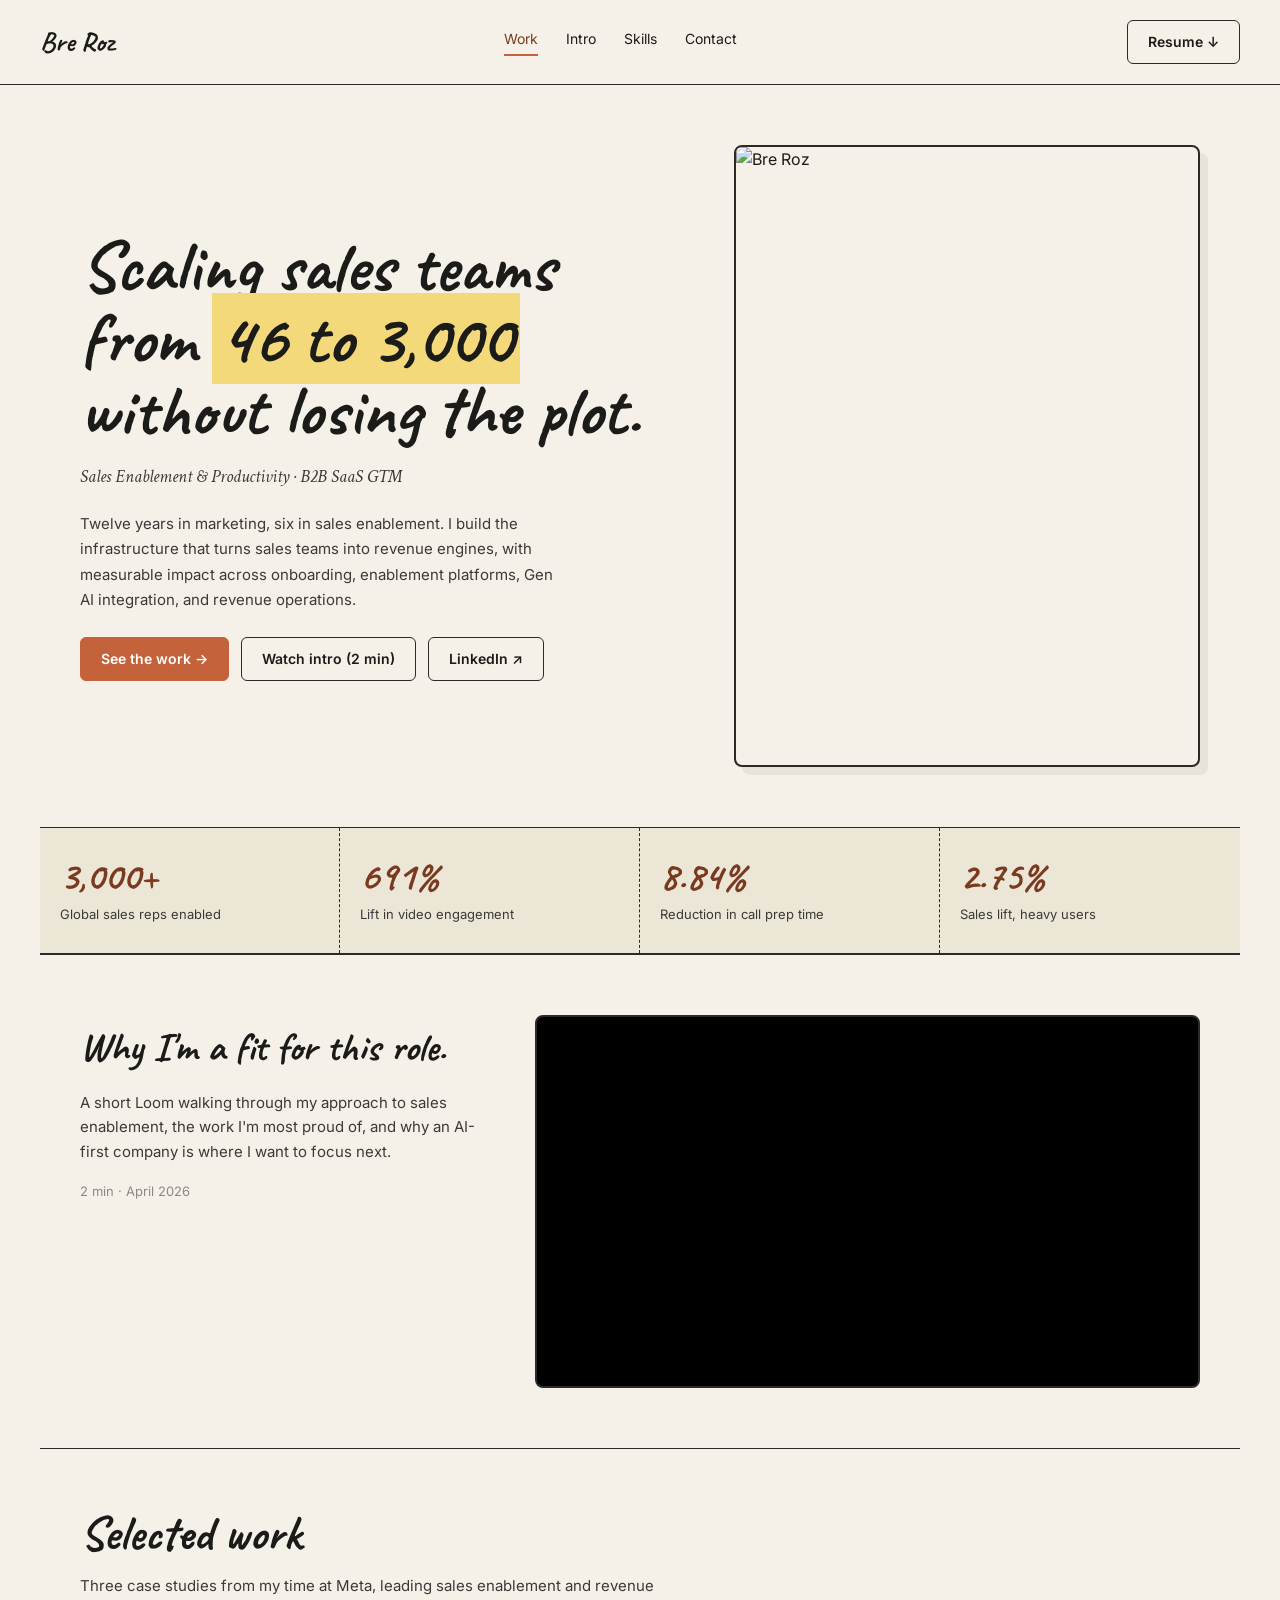
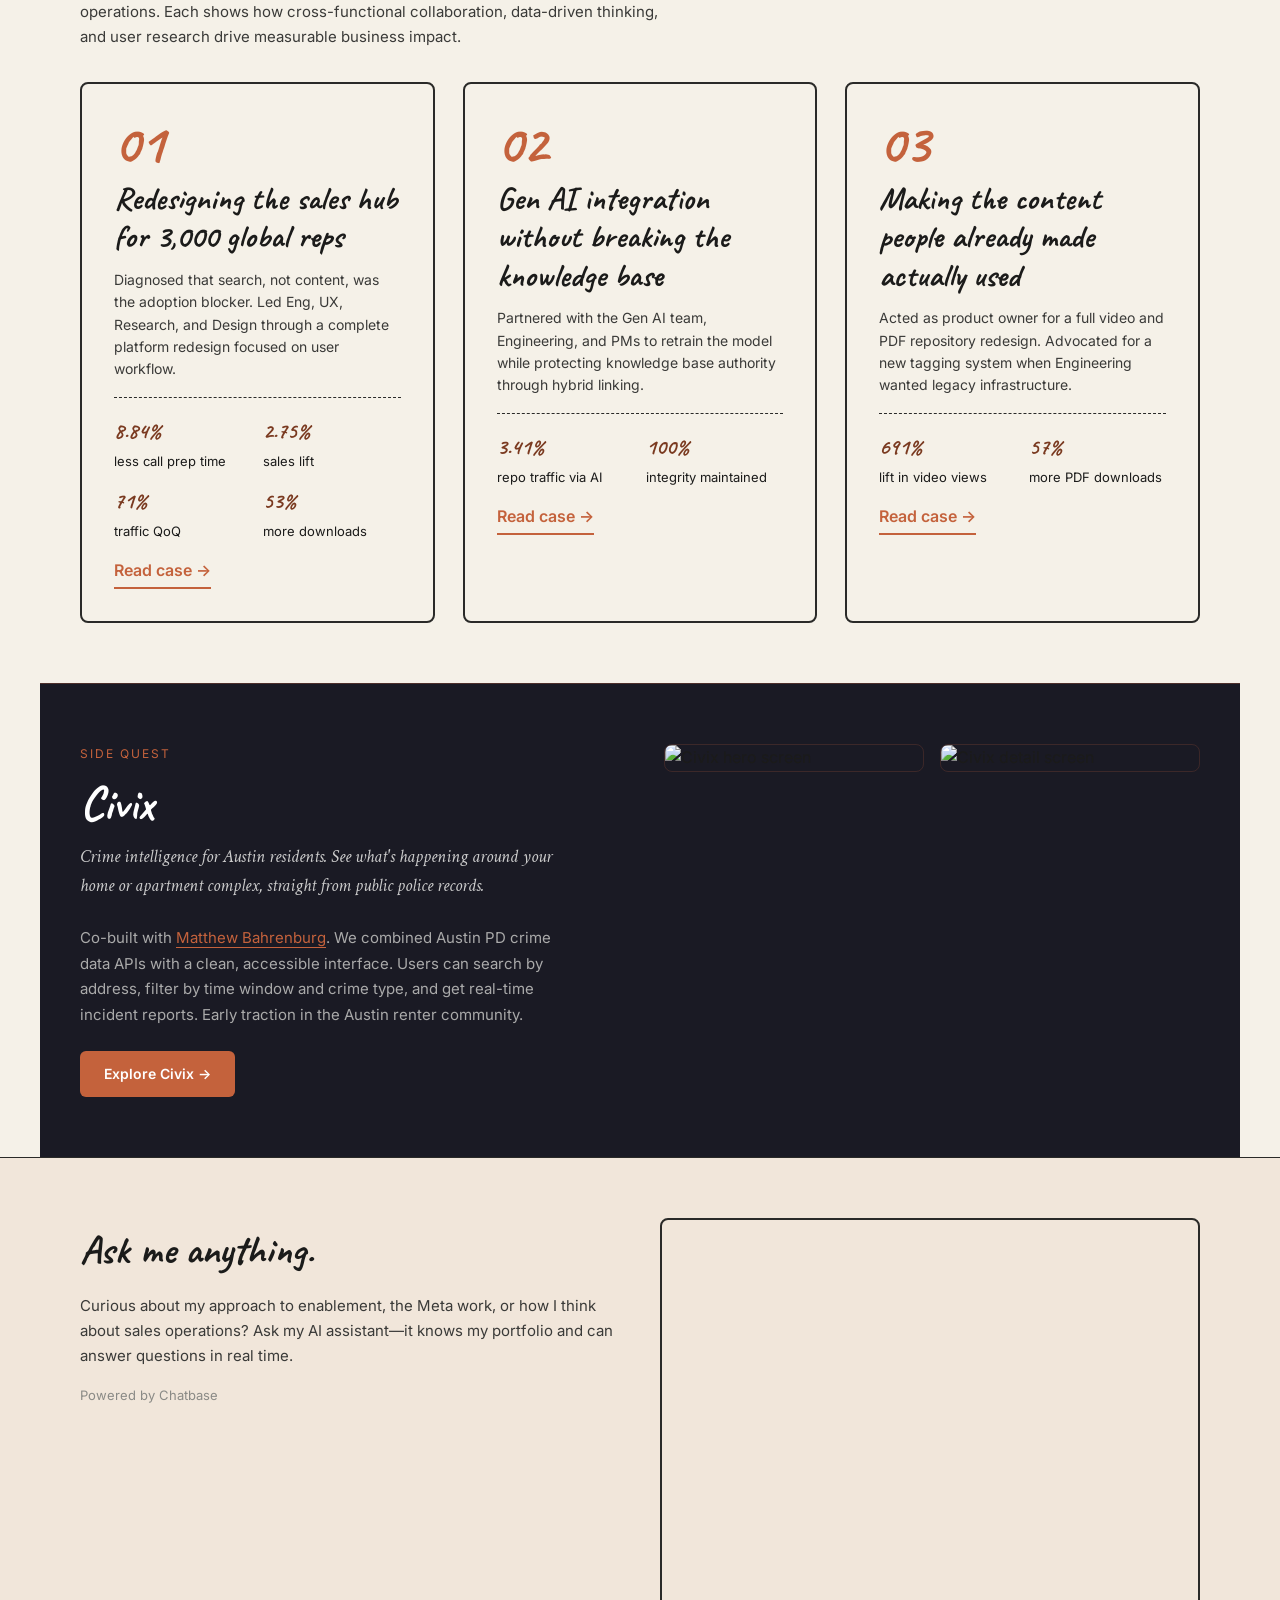
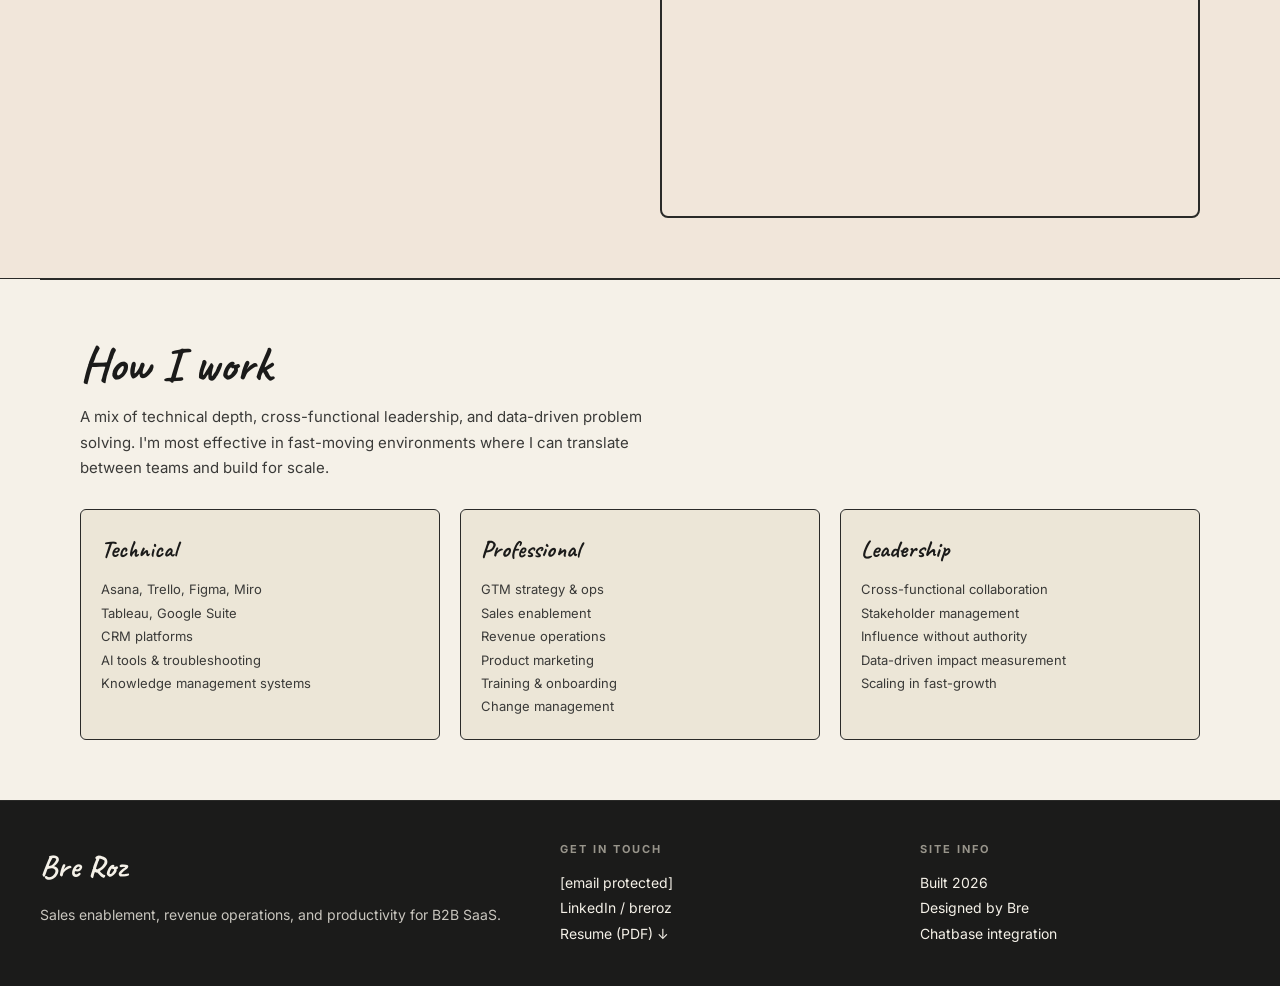
==== zorerb/index.html @ 5a3e775c "Add files via upload" ====
<!doctype html>
<html lang="en">
<head>
<meta charset="utf-8" />
<meta name="viewport" content="width=device-width, initial-scale=1" />
<title>Bre Roz — Sales Enablement & Productivity</title>
<link rel="preconnect" href="https://fonts.googleapis.com" />
<link rel="preconnect" href="https://fonts.gstatic.com" crossorigin />
<link href="https://fonts.googleapis.com/css2?family=Caveat:wght@400;600;700&family=Crimson+Text:ital@0;1&family=Inter:wght@400;500;600;700&display=swap" rel="stylesheet" />
<style>
:root {
  --ink: #1b1b1a;
  --ink-2: #3a3a38;
  --muted: #8a8a86;
  --paper: #f5f1e8;
  --paper-2: #ece6d7;
  --line: #2a2a28;
  --accent: #c4623c;
  --accent-ink: #7a3a20;
  --highlight: #f4d97a;
}

* { box-sizing: border-box; }
html, body { margin: 0; padding: 0; background: var(--paper); color: var(--ink); font-family: 'Inter', sans-serif; line-height: 1.6; }

a { color: var(--accent); text-decoration: none; }
a:hover { text-decoration: underline; }

/* ---- Top nav ---- */
.top-nav {
  display: grid;
  grid-template-columns: auto 1fr auto;
  gap: 24px;
  align-items: center;
  padding: 20px 40px;
  border-bottom: 1px solid var(--line);
  position: sticky;
  top: 0;
  background: var(--paper);
  z-index: 100;
}

.top-nav .brand {
  font-family: 'Caveat', cursive;
  font-weight: 700;
  font-size: 28px;
  line-height: 1;
}

.top-nav .nav-links {
  display: flex;
  gap: 28px;
  justify-content: center;
  font-size: 14px;
}

.top-nav .nav-links a {
  color: var(--ink);
  text-decoration: none;
  border-bottom: 2px solid transparent;
  padding-bottom: 4px;
  transition: border-color .2s;
}

.top-nav .nav-links a:hover,
.top-nav .nav-links a.current {
  border-bottom-color: var(--accent);
  color: var(--accent-ink);
}

.btn {
  display: inline-flex;
  align-items: center;
  gap: 8px;
  padding: 10px 20px;
  border: 1.5px solid var(--line);
  border-radius: 6px;
  font-size: 14px;
  font-weight: 600;
  background: var(--paper);
  color: var(--ink);
  text-decoration: none;
  cursor: pointer;
  transition: all .2s;
}

.btn:hover {
  background: var(--paper-2);
  border-color: var(--accent);
}

.btn.filled {
  background: var(--accent);
  color: white;
  border-color: var(--accent);
}

.btn.filled:hover {
  opacity: .9;
}

/* ---- Hero ---- */
.hero {
  display: grid;
  grid-template-columns: 1.3fr 1fr;
  gap: 48px;
  align-items: center;
  padding: 60px 40px;
  max-width: 1200px;
  margin: 0 auto;
}

.hero h1 {
  font-family: 'Caveat', cursive;
  font-size: 72px;
  line-height: 1;
  margin: 0 0 16px;
  font-weight: 700;
}

.hero h1 em {
  font-style: normal;
  background: var(--highlight);
  padding: 0 8px;
}

.hero .tagline {
  font-family: 'Crimson Text', serif;
  font-size: 18px;
  color: var(--ink-2);
  margin: 0 0 20px;
  max-width: 520px;
  line-height: 1.55;
  font-style: italic;
}

.hero .bio {
  font-size: 15px;
  color: var(--ink-2);
  max-width: 480px;
  line-height: 1.7;
  margin: 0 0 24px;
}

.hero .cta-row {
  display: flex;
  gap: 12px;
  flex-wrap: wrap;
}

.hero-photo {
  aspect-ratio: 3/4;
  border: 2px solid var(--line);
  border-radius: 8px;
  overflow: hidden;
  box-shadow: 8px 8px 0 rgba(0, 0, 0, .06);
}

.hero-photo img {
  width: 100%;
  height: 100%;
  object-fit: cover;
}

/* ---- Metrics strip ---- */
.metrics-strip {
  display: grid;
  grid-template-columns: repeat(4, 1fr);
  gap: 0;
  background: var(--paper-2);
  border-top: 1px solid var(--line);
  border-bottom: 1px solid var(--line);
  max-width: 1200px;
  margin: 0 auto;
}

.metric {
  padding: 28px 20px;
  border-right: 1px dashed var(--line);
}

.metric:last-child { border-right: none; }

.metric .num {
  font-family: 'Caveat', cursive;
  font-weight: 700;
  font-size: 40px;
  line-height: 1;
  color: var(--accent-ink);
  margin-bottom: 8px;
}

.metric .label {
  font-size: 13px;
  color: var(--ink-2);
}

/* ---- Section ---- */
.section {
  max-width: 1200px;
  margin: 0 auto;
  padding: 60px 40px;
  border-top: 1px solid var(--line);
}

.section h2 {
  font-family: 'Caveat', cursive;
  font-size: 48px;
  margin: 0 0 16px;
  font-weight: 700;
  line-height: 1;
}

.section .desc {
  font-size: 15px;
  color: var(--ink-2);
  max-width: 600px;
  margin: 0 0 28px;
  line-height: 1.7;
}

/* ---- Loom section ---- */
.loom-wrapper {
  display: grid;
  grid-template-columns: 1fr 1.6fr;
  gap: 40px;
  align-items: start;
}

.loom-text h3 {
  font-family: 'Caveat', cursive;
  font-size: 40px;
  margin: 0 0 12px;
  font-weight: 700;
}

.loom-text p {
  font-size: 15px;
  color: var(--ink-2);
  line-height: 1.65;
  margin: 0 0 8px;
}

.loom-frame {
  position: relative;
  aspect-ratio: 16/9;
  border: 2px solid var(--line);
  border-radius: 8px;
  overflow: hidden;
  background: #000;
}

.loom-frame iframe {
  width: 100%;
  height: 100%;
  border: none;
}

/* ---- Chatbot section ---- */
.chatbot-section {
  background: color-mix(in srgb, var(--accent) 8%, var(--paper));
  border-top: 1px solid var(--line);
  border-bottom: 1px solid var(--line);
}

.chatbot-wrapper {
  max-width: 1200px;
  margin: 0 auto;
  padding: 60px 40px;
  display: grid;
  grid-template-columns: 1fr 1fr;
  gap: 40px;
  align-items: start;
}

.chatbot-text h3 {
  font-family: 'Caveat', cursive;
  font-size: 40px;
  margin: 0 0 12px;
  font-weight: 700;
}

.chatbot-text p {
  font-size: 15px;
  color: var(--ink-2);
  line-height: 1.65;
  margin: 0 0 16px;
}

.chatbot-embed {
  border: 2px solid var(--line);
  border-radius: 8px;
  overflow: hidden;
  height: 600px;
}

.chatbot-embed iframe {
  width: 100%;
  height: 100%;
  border: none;
}

/* ---- Case studies grid ---- */
.cases-grid {
  display: grid;
  grid-template-columns: repeat(3, 1fr);
  gap: 28px;
  margin-top: 32px;
}

.case-card {
  border: 2px solid var(--line);
  border-radius: 8px;
  padding: 32px;
  background: var(--paper);
  transition: all .2s;
}

.case-card:hover {
  box-shadow: 8px 8px 0 rgba(0, 0, 0, .06);
  transform: translate(-2px, -2px);
}

.case-card .num {
  font-family: 'Caveat', cursive;
  font-size: 56px;
  color: var(--accent);
  line-height: 1;
  margin: 0 0 8px;
  font-weight: 700;
}

.case-card h3 {
  font-family: 'Caveat', cursive;
  font-size: 32px;
  line-height: 1.2;
  margin: 0 0 12px;
  font-weight: 700;
}

.case-card p {
  font-size: 14px;
  color: var(--ink-2);
  line-height: 1.6;
  margin: 0 0 16px;
}

.case-card .kpi-inline {
  display: grid;
  grid-template-columns: repeat(2, 1fr);
  gap: 12px;
  border-top: 1px dashed var(--line);
  padding-top: 16px;
  margin-top: 16px;
}

.case-card .kpi {
  font-size: 13px;
}

.case-card .kpi b {
  font-family: 'Caveat', cursive;
  font-size: 22px;
  color: var(--accent-ink);
  display: block;
  margin-bottom: 2px;
}

.case-card a {
  display: inline-block;
  margin-top: 16px;
  font-weight: 600;
  color: var(--accent);
  border-bottom: 2px solid var(--accent);
  padding-bottom: 4px;
}

/* ---- Skills section ---- */
.skills-grid {
  display: grid;
  grid-template-columns: repeat(3, 1fr);
  gap: 20px;
  margin-top: 28px;
}

.skill-block {
  background: var(--paper-2);
  padding: 20px;
  border-radius: 6px;
  border: 1px solid var(--line);
}

.skill-block h4 {
  font-family: 'Caveat', cursive;
  font-size: 24px;
  margin: 0 0 10px;
  font-weight: 700;
}

.skill-block ul {
  list-style: none;
  padding: 0;
  margin: 0;
  font-size: 13px;
  color: var(--ink-2);
  line-height: 1.8;
}

/* ---- Footer ---- */
.footer {
  background: var(--ink);
  color: var(--paper);
  padding: 40px;
  border-top: 1px solid var(--line);
}

.footer-content {
  max-width: 1200px;
  margin: 0 auto;
  display: grid;
  grid-template-columns: 1.5fr 1fr 1fr;
  gap: 40px;
}

.footer h3 {
  font-family: 'Caveat', cursive;
  font-size: 32px;
  margin: 0 0 12px;
  font-weight: 700;
}

.footer .tagline {
  font-size: 14px;
  opacity: .8;
  margin: 0;
}

.footer h4 {
  font-size: 11px;
  text-transform: uppercase;
  letter-spacing: 2px;
  color: var(--paper-2);
  opacity: .6;
  margin: 0 0 12px;
}

.footer ul {
  list-style: none;
  padding: 0;
  margin: 0;
  font-size: 14px;
  line-height: 1.8;
}

.footer a {
  color: var(--paper);
  text-decoration: none;
  border-bottom: 1px solid transparent;
  transition: border-color .2s;
}

.footer a:hover {
  border-bottom-color: var(--paper);
}

/* ---- Responsive ---- */
@media (max-width: 1024px) {
  .hero, .loom-wrapper, .chatbot-wrapper { grid-template-columns: 1fr; }
  .cases-grid { grid-template-columns: repeat(2, 1fr); }
  .footer-content { grid-template-columns: 1fr; }
  .metrics-strip { grid-template-columns: repeat(2, 1fr); }
}

@media (max-width: 640px) {
  .top-nav { grid-template-columns: 1fr; gap: 12px; }
  .top-nav .nav-links { gap: 16px; font-size: 13px; }
  .hero { padding: 40px 24px; gap: 24px; }
  .hero h1 { font-size: 48px; }
  .section { padding: 40px 24px; }
  .cases-grid { grid-template-columns: 1fr; }
  .skills-grid { grid-template-columns: 1fr; }
  .hero .cta-row { flex-direction: column; }
  .hero .cta-row .btn { width: 100%; justify-content: center; }
}
</style>
</head>
<body>

<!-- NAV -->
<nav class="top-nav">
  <div class="brand">Bre Roz</div>
  <div class="nav-links">
    <a href="#work" class="current">Work</a>
    <a href="#intro">Intro</a>
    <a href="#skills">Skills</a>
    <a href="#contact">Contact</a>
  </div>
  <a href="assets/Bre_Roz_Resume.pdf" download class="btn">Resume ↓</a>
</nav>

<!-- HERO -->
<section class="hero">
  <div>
    <h1>Scaling sales teams from <em>46 to 3,000</em> without losing the plot.</h1>
    <div class="tagline">Sales Enablement & Productivity · B2B SaaS GTM</div>
    <div class="bio">Twelve years in marketing, six in sales enablement. I build the infrastructure that turns sales teams into revenue engines, with measurable impact across onboarding, enablement platforms, Gen AI integration, and revenue operations.</div>
    <div class="cta-row">
      <a href="#work" class="btn filled">See the work →</a>
      <a href="#intro" class="btn">Watch intro (2 min)</a>
      <a href="https://linkedin.com/in/breroz" target="_blank" rel="noopener" class="btn">LinkedIn ↗</a>
    </div>
  </div>
  <div class="hero-photo">
    <img src="assets/headshot.png" alt="Bre Roz" />
  </div>
</section>

<!-- METRICS -->
<div class="metrics-strip">
  <div class="metric">
    <div class="num">3,000+</div>
    <div class="label">Global sales reps enabled</div>
  </div>
  <div class="metric">
    <div class="num">691%</div>
    <div class="label">Lift in video engagement</div>
  </div>
  <div class="metric">
    <div class="num">8.84%</div>
    <div class="label">Reduction in call prep time</div>
  </div>
  <div class="metric">
    <div class="num">2.75%</div>
    <div class="label">Sales lift, heavy users</div>
  </div>
</div>

<!-- LOOM -->
<section id="intro" class="section">
  <div class="loom-wrapper">
    <div class="loom-text">
      <h3>Why I'm a fit for this role.</h3>
      <p>A short Loom walking through my approach to sales enablement, the work I'm most proud of, and why an AI-first company is where I want to focus next.</p>
      <p style="font-size: 13px; color: var(--muted); margin-top: 16px;">2 min · April 2026</p>
    </div>
    <div class="loom-frame">
      <iframe src="https://www.loom.com/embed/7dcdf3bd07a341d9876f40f1c26fb5cd" frameborder="0" webkitallowfullscreen mozallowfullscreen allowfullscreen></iframe>
    </div>
  </div>
</section>

<!-- CASE STUDIES -->
<section id="work" class="section">
  <h2>Selected work</h2>
  <div class="desc">Three case studies from my time at Meta, leading sales enablement and revenue operations. Each shows how cross-functional collaboration, data-driven thinking, and user research drive measurable business impact.</div>
  
  <div class="cases-grid">
    
    <!-- Case 01 -->
    <div class="case-card">
      <div class="num">01</div>
      <h3>Redesigning the sales hub for 3,000 global reps</h3>
      <p>Diagnosed that search, not content, was the adoption blocker. Led Eng, UX, Research, and Design through a complete platform redesign focused on user workflow.</p>
      <div class="kpi-inline">
        <div class="kpi"><b>8.84%</b>less call prep time</div>
        <div class="kpi"><b>2.75%</b>sales lift</div>
        <div class="kpi"><b>71%</b>traffic QoQ</div>
        <div class="kpi"><b>53%</b>more downloads</div>
      </div>
      <a href="case-01-sales-hub.html">Read case →</a>
    </div>

    <!-- Case 02 -->
    <div class="case-card">
      <div class="num">02</div>
      <h3>Gen AI integration without breaking the knowledge base</h3>
      <p>Partnered with the Gen AI team, Engineering, and PMs to retrain the model while protecting knowledge base authority through hybrid linking.</p>
      <div class="kpi-inline">
        <div class="kpi"><b>3.41%</b>repo traffic via AI</div>
        <div class="kpi"><b>100%</b>integrity maintained</div>
      </div>
      <a href="case-02-gen-ai.html">Read case →</a>
    </div>

    <!-- Case 03 -->
    <div class="case-card">
      <div class="num">03</div>
      <h3>Making the content people already made actually used</h3>
      <p>Acted as product owner for a full video and PDF repository redesign. Advocated for a new tagging system when Engineering wanted legacy infrastructure.</p>
      <div class="kpi-inline">
        <div class="kpi"><b>691%</b>lift in video views</div>
        <div class="kpi"><b>57%</b>more PDF downloads</div>
      </div>
      <a href="case-03-video-repo.html">Read case →</a>
    </div>

  </div>
</section>

<!-- CIVIX -->
<section class="section" style="background: #1a1a24; border-top: 1px solid rgba(196, 98, 60, 0.3);">
  <div style="max-width: 1200px; margin: 0 auto;">
    <div style="display: grid; grid-template-columns: 1fr 1fr; gap: 48px; align-items: start;">
      <div>
        <div style="font-size: 12px; text-transform: uppercase; letter-spacing: 2px; color: var(--accent); margin-bottom: 16px;">Side quest</div>
        <h2 style="margin: 0 0 16px; color: white;">Civix</h2>
        <div style="font-family: 'Crimson Text', serif; font-size: 18px; color: #ccc; line-height: 1.6; max-width: 500px; margin-bottom: 24px; font-style: italic;">Crime intelligence for Austin residents. See what's happening around your home or apartment complex, straight from public police records.</div>
        <p style="font-size: 15px; color: #aaa; line-height: 1.7; max-width: 500px; margin: 0 0 24px;">Co-built with <a href="https://linkedin.com/in/matthew-bahrenburg" target="_blank" rel="noopener" style="color: var(--accent); text-decoration: none; border-bottom: 1px solid var(--accent);">Matthew Bahrenburg</a>. We combined Austin PD crime data APIs with a clean, accessible interface. Users can search by address, filter by time window and crime type, and get real-time incident reports. Early traction in the Austin renter community.</p>
        <a href="#" style="display: inline-block; padding: 12px 24px; background: var(--accent); color: white; border-radius: 6px; text-decoration: none; font-weight: 600; font-size: 14px;">Explore Civix →</a>
      </div>
      <div style="display: grid; grid-template-columns: 1fr 1fr; gap: 16px;">
        <img src="assets/civix-1.jpg" alt="Civix hero screen" style="width: 100%; border-radius: 8px; border: 1px solid rgba(196, 98, 60, 0.2);" />
        <img src="assets/civix-2.jpg" alt="Civix detail screen" style="width: 100%; border-radius: 8px; border: 1px solid rgba(196, 98, 60, 0.2);" />
      </div>
    </div>
  </div>
</section>

<!-- CHATBOT -->
<section class="chatbot-section">
  <div class="chatbot-wrapper">
    <div class="chatbot-text">
      <h3>Ask me anything.</h3>
      <p>Curious about my approach to enablement, the Meta work, or how I think about sales operations? Ask my AI assistant—it knows my portfolio and can answer questions in real time.</p>
      <p style="font-size: 13px; color: var(--muted); margin-top: 16px;">Powered by Chatbase</p>
    </div>
    <div class="chatbot-embed">
      <iframe src="https://www.chatbase.co/chatbot-iframe/XVTWdjRxUA3-aeE9b2GaA" frameborder="0"></iframe>
    </div>
  </div>
</section>

<!-- SKILLS -->
<section id="skills" class="section">
  <h2>How I work</h2>
  <div class="desc">A mix of technical depth, cross-functional leadership, and data-driven problem solving. I'm most effective in fast-moving environments where I can translate between teams and build for scale.</div>
  
  <div class="skills-grid">
    
    <div class="skill-block">
      <h4>Technical</h4>
      <ul>
        <li>Asana, Trello, Figma, Miro</li>
        <li>Tableau, Google Suite</li>
        <li>CRM platforms</li>
        <li>AI tools & troubleshooting</li>
        <li>Knowledge management systems</li>
      </ul>
    </div>

    <div class="skill-block">
      <h4>Professional</h4>
      <ul>
        <li>GTM strategy & ops</li>
        <li>Sales enablement</li>
        <li>Revenue operations</li>
        <li>Product marketing</li>
        <li>Training & onboarding</li>
        <li>Change management</li>
      </ul>
    </div>

    <div class="skill-block">
      <h4>Leadership</h4>
      <ul>
        <li>Cross-functional collaboration</li>
        <li>Stakeholder management</li>
        <li>Influence without authority</li>
        <li>Data-driven impact measurement</li>
        <li>Scaling in fast-growth</li>
      </ul>
    </div>

  </div>
</section>

<!-- FOOTER -->
<footer id="contact" class="footer">
  <div class="footer-content">
    <div>
      <h3>Bre Roz</h3>
      <p class="tagline">Sales enablement, revenue operations, and productivity for B2B SaaS.</p>
    </div>
    <div>
      <h4>Get in touch</h4>
      <ul>
        <li><a href="/cdn-cgi/l/email-protection#b9dbcbdcf9dbcbdccbd6c397dad6d4"><span class="__cf_email__" data-cfemail="9af8e8ffdaf8e8ffe8f5e0b4f9f5f7">[email&#160;protected]</span></a></li>
        <li><a href="https://linkedin.com/in/breroz" target="_blank" rel="noopener">LinkedIn / breroz</a></li>
        <li><a href="assets/Bre_Roz_Resume.pdf" download>Resume (PDF) ↓</a></li>
      </ul>
    </div>
    <div>
      <h4>Site info</h4>
      <ul>
        <li>Built 2026</li>
        <li>Designed by Bre</li>
        <li><a href="https://www.chatbase.co" target="_blank" rel="noopener">Chatbase integration</a></li>
      </ul>
    </div>
  </div>
</footer>

<script data-cfasync="false" src="/cdn-cgi/scripts/5c5dd728/cloudflare-static/email-decode.min.js" defer></script></body>
</html>
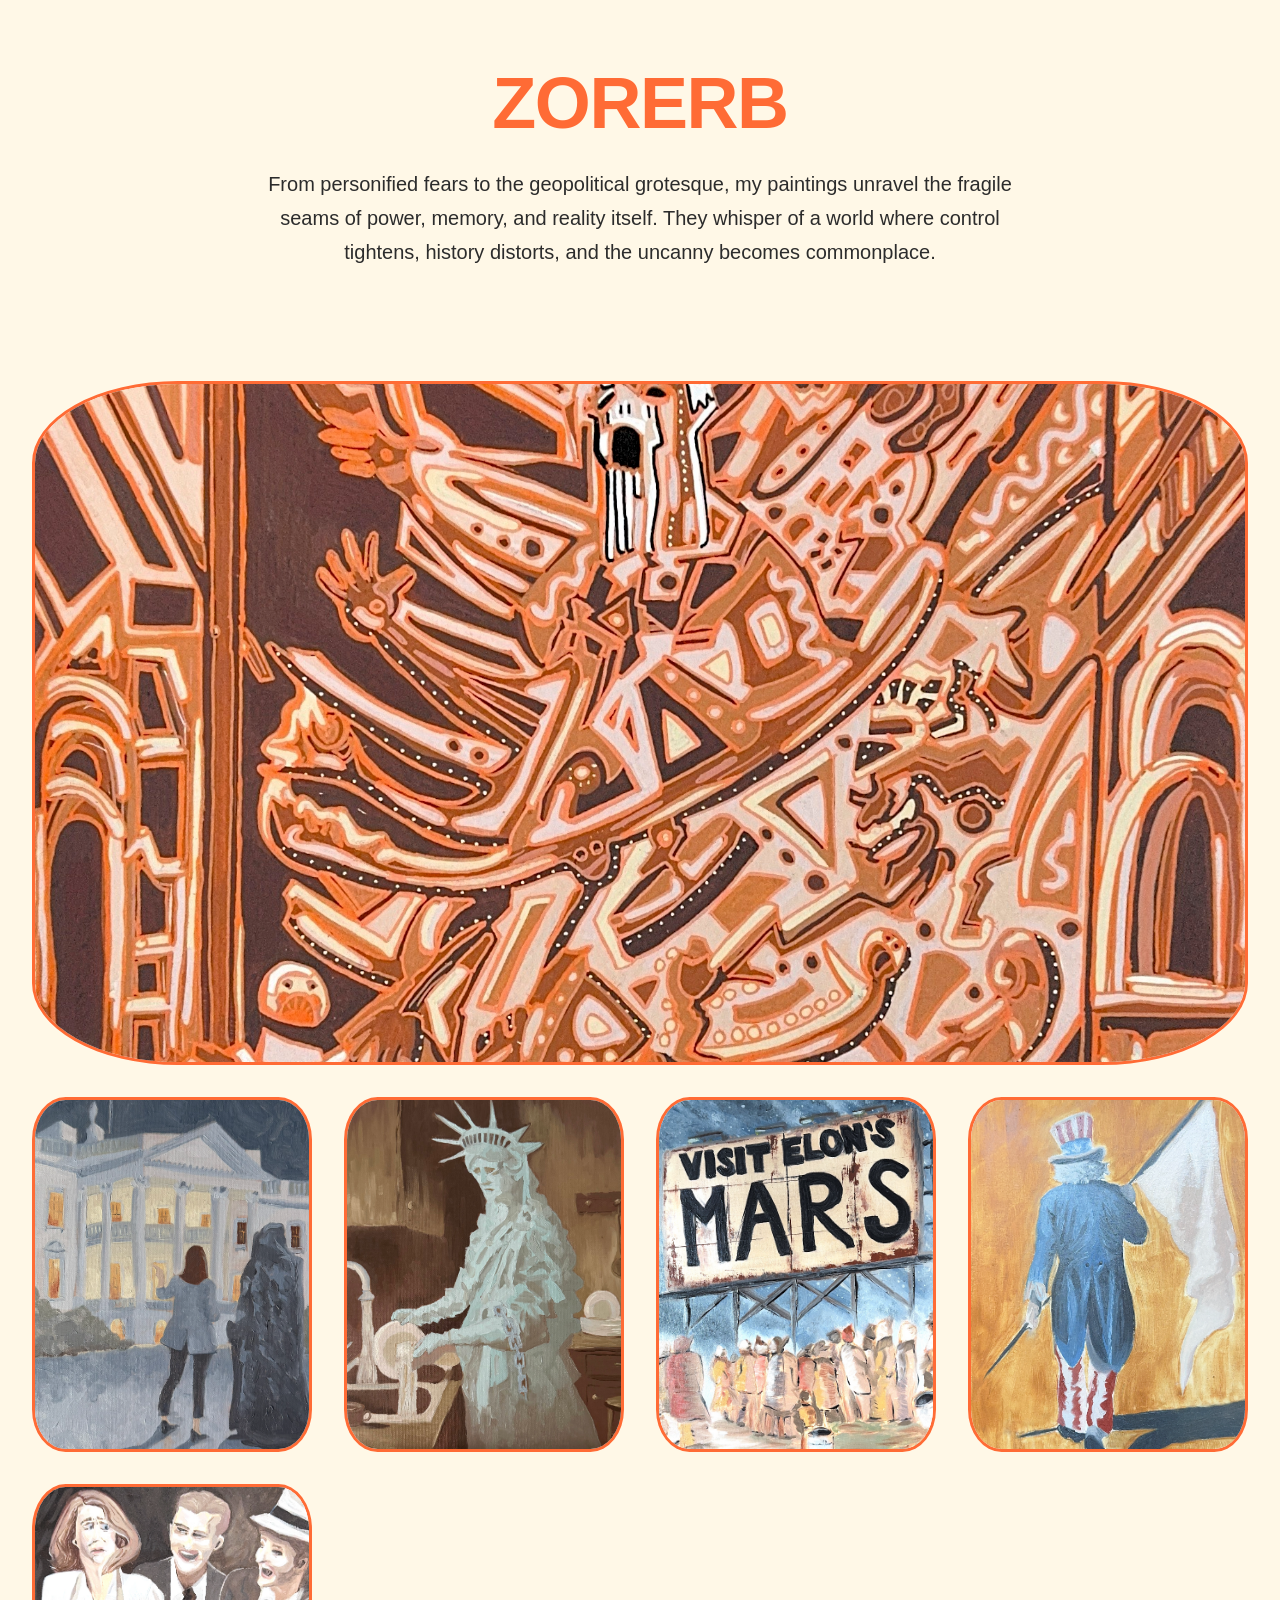
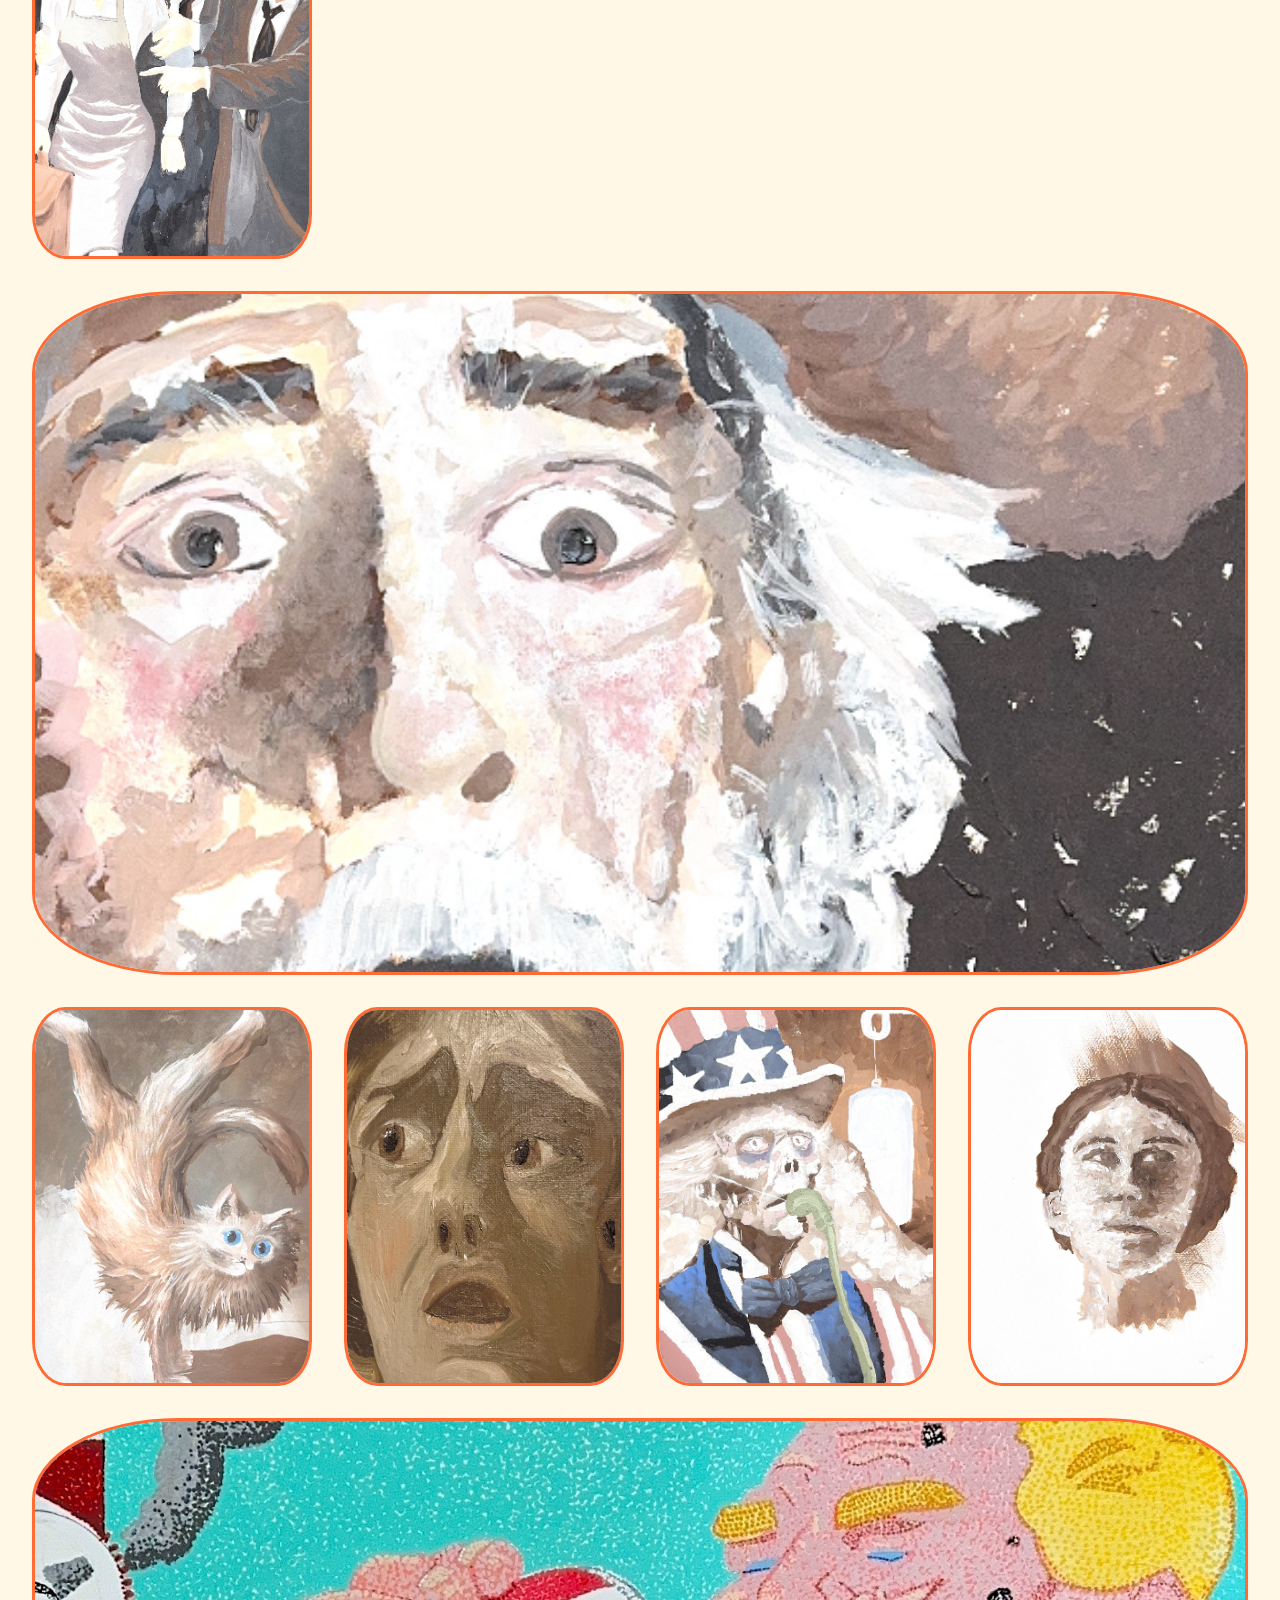
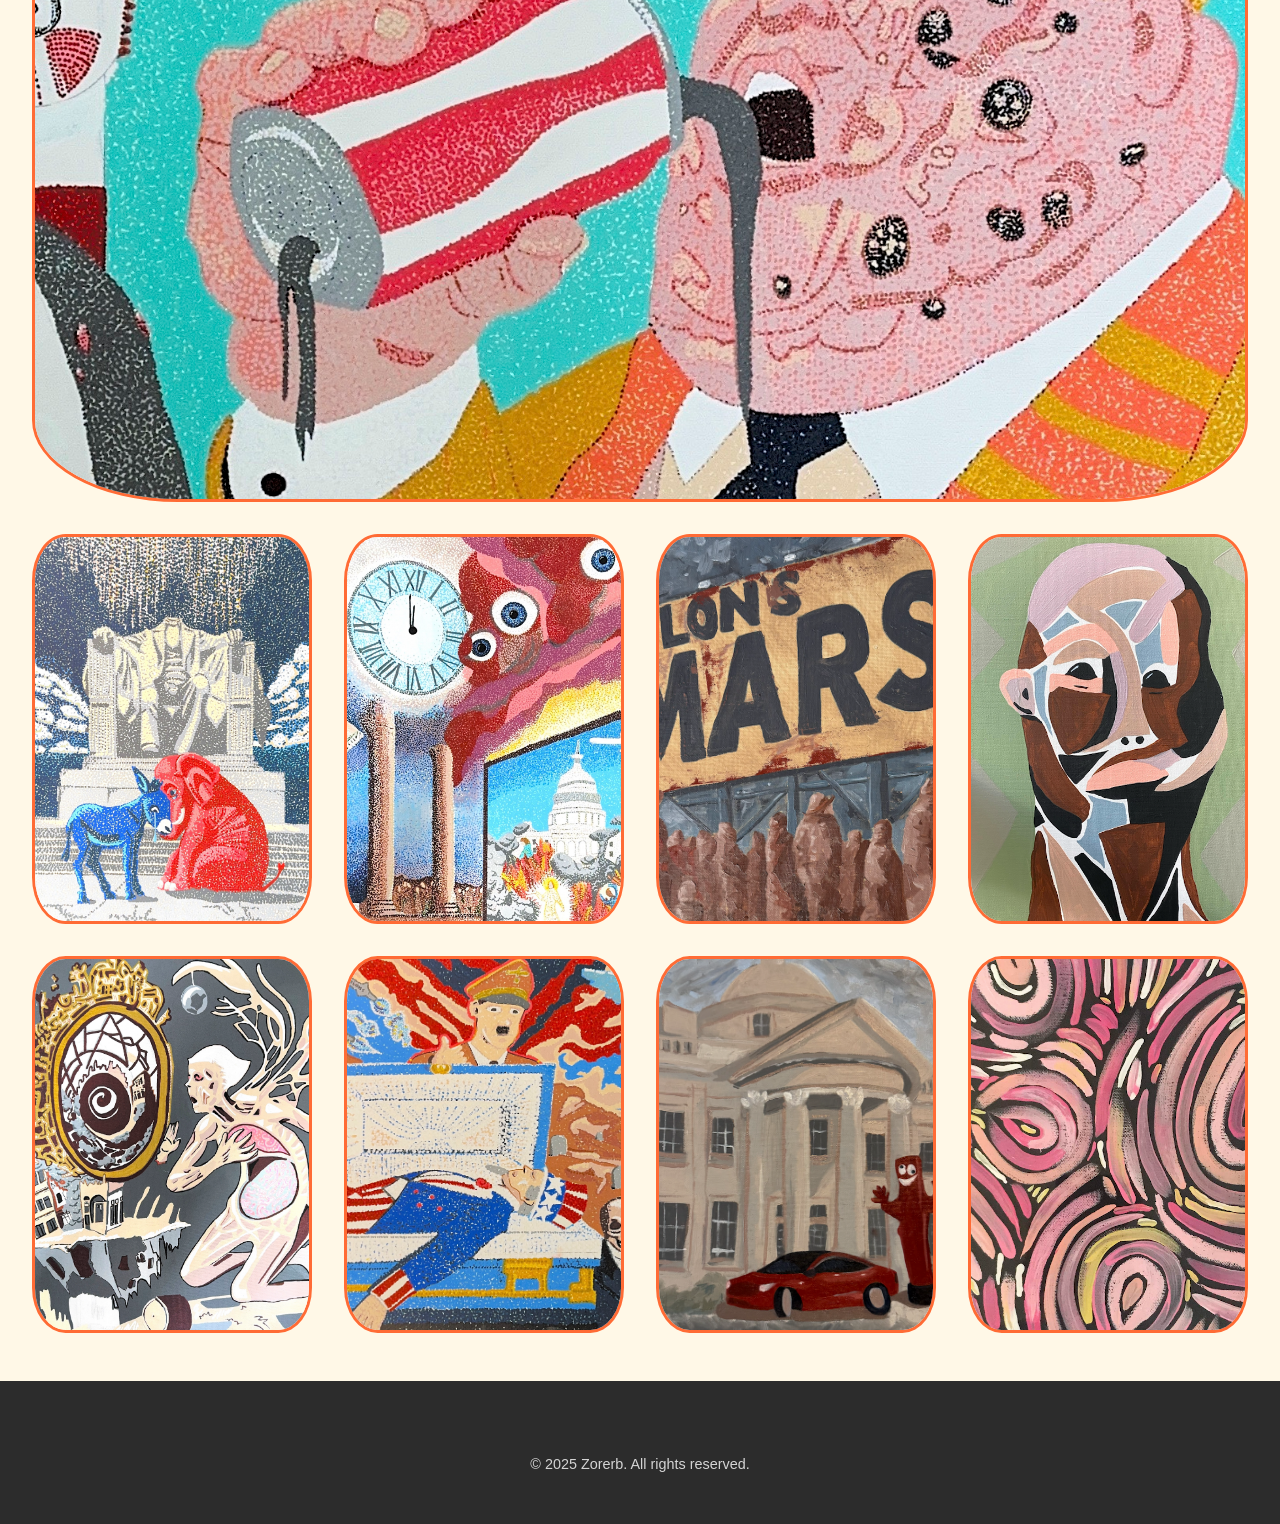
==== commit 4b2f17f8: "Add files via upload" ====
--- a/zorerb/index.html
+++ b/zorerb/index.html
@@ -1,704 +1,619 @@
-<!doctype html>
+<!DOCTYPE html>
 <html lang="en">
 <head>
-<meta charset="utf-8" />
-<meta name="viewport" content="width=device-width, initial-scale=1" />
-<title>Bre Roz — Sales Enablement & Productivity</title>
-<link rel="preconnect" href="https://fonts.googleapis.com" />
-<link rel="preconnect" href="https://fonts.gstatic.com" crossorigin />
-<link href="https://fonts.googleapis.com/css2?family=Caveat:wght@400;600;700&family=Crimson+Text:ital@0;1&family=Inter:wght@400;500;600;700&display=swap" rel="stylesheet" />
-<style>
-:root {
-  --ink: #1b1b1a;
-  --ink-2: #3a3a38;
-  --muted: #8a8a86;
-  --paper: #f5f1e8;
-  --paper-2: #ece6d7;
-  --line: #2a2a28;
-  --accent: #c4623c;
-  --accent-ink: #7a3a20;
-  --highlight: #f4d97a;
-}
-
-* { box-sizing: border-box; }
-html, body { margin: 0; padding: 0; background: var(--paper); color: var(--ink); font-family: 'Inter', sans-serif; line-height: 1.6; }
-
-a { color: var(--accent); text-decoration: none; }
-a:hover { text-decoration: underline; }
-
-/* ---- Top nav ---- */
-.top-nav {
-  display: grid;
-  grid-template-columns: auto 1fr auto;
-  gap: 24px;
-  align-items: center;
-  padding: 20px 40px;
-  border-bottom: 1px solid var(--line);
-  position: sticky;
-  top: 0;
-  background: var(--paper);
-  z-index: 100;
-}
-
-.top-nav .brand {
-  font-family: 'Caveat', cursive;
-  font-weight: 700;
-  font-size: 28px;
-  line-height: 1;
-}
-
-.top-nav .nav-links {
-  display: flex;
-  gap: 28px;
-  justify-content: center;
-  font-size: 14px;
-}
-
-.top-nav .nav-links a {
-  color: var(--ink);
-  text-decoration: none;
-  border-bottom: 2px solid transparent;
-  padding-bottom: 4px;
-  transition: border-color .2s;
-}
-
-.top-nav .nav-links a:hover,
-.top-nav .nav-links a.current {
-  border-bottom-color: var(--accent);
-  color: var(--accent-ink);
-}
-
-.btn {
-  display: inline-flex;
-  align-items: center;
-  gap: 8px;
-  padding: 10px 20px;
-  border: 1.5px solid var(--line);
-  border-radius: 6px;
-  font-size: 14px;
-  font-weight: 600;
-  background: var(--paper);
-  color: var(--ink);
-  text-decoration: none;
-  cursor: pointer;
-  transition: all .2s;
-}
-
-.btn:hover {
-  background: var(--paper-2);
-  border-color: var(--accent);
-}
-
-.btn.filled {
-  background: var(--accent);
-  color: white;
-  border-color: var(--accent);
-}
-
-.btn.filled:hover {
-  opacity: .9;
-}
-
-/* ---- Hero ---- */
-.hero {
-  display: grid;
-  grid-template-columns: 1.3fr 1fr;
-  gap: 48px;
-  align-items: center;
-  padding: 60px 40px;
-  max-width: 1200px;
-  margin: 0 auto;
-}
-
-.hero h1 {
-  font-family: 'Caveat', cursive;
-  font-size: 72px;
-  line-height: 1;
-  margin: 0 0 16px;
-  font-weight: 700;
-}
-
-.hero h1 em {
-  font-style: normal;
-  background: var(--highlight);
-  padding: 0 8px;
-}
-
-.hero .tagline {
-  font-family: 'Crimson Text', serif;
-  font-size: 18px;
-  color: var(--ink-2);
-  margin: 0 0 20px;
-  max-width: 520px;
-  line-height: 1.55;
-  font-style: italic;
-}
-
-.hero .bio {
-  font-size: 15px;
-  color: var(--ink-2);
-  max-width: 480px;
-  line-height: 1.7;
-  margin: 0 0 24px;
-}
-
-.hero .cta-row {
-  display: flex;
-  gap: 12px;
-  flex-wrap: wrap;
-}
-
-.hero-photo {
-  aspect-ratio: 3/4;
-  border: 2px solid var(--line);
-  border-radius: 8px;
-  overflow: hidden;
-  box-shadow: 8px 8px 0 rgba(0, 0, 0, .06);
-}
-
-.hero-photo img {
-  width: 100%;
-  height: 100%;
-  object-fit: cover;
-}
-
-/* ---- Metrics strip ---- */
-.metrics-strip {
-  display: grid;
-  grid-template-columns: repeat(4, 1fr);
-  gap: 0;
-  background: var(--paper-2);
-  border-top: 1px solid var(--line);
-  border-bottom: 1px solid var(--line);
-  max-width: 1200px;
-  margin: 0 auto;
-}
-
-.metric {
-  padding: 28px 20px;
-  border-right: 1px dashed var(--line);
-}
-
-.metric:last-child { border-right: none; }
-
-.metric .num {
-  font-family: 'Caveat', cursive;
-  font-weight: 700;
-  font-size: 40px;
-  line-height: 1;
-  color: var(--accent-ink);
-  margin-bottom: 8px;
-}
-
-.metric .label {
-  font-size: 13px;
-  color: var(--ink-2);
-}
-
-/* ---- Section ---- */
-.section {
-  max-width: 1200px;
-  margin: 0 auto;
-  padding: 60px 40px;
-  border-top: 1px solid var(--line);
-}
-
-.section h2 {
-  font-family: 'Caveat', cursive;
-  font-size: 48px;
-  margin: 0 0 16px;
-  font-weight: 700;
-  line-height: 1;
-}
-
-.section .desc {
-  font-size: 15px;
-  color: var(--ink-2);
-  max-width: 600px;
-  margin: 0 0 28px;
-  line-height: 1.7;
-}
-
-/* ---- Loom section ---- */
-.loom-wrapper {
-  display: grid;
-  grid-template-columns: 1fr 1.6fr;
-  gap: 40px;
-  align-items: start;
-}
-
-.loom-text h3 {
-  font-family: 'Caveat', cursive;
-  font-size: 40px;
-  margin: 0 0 12px;
-  font-weight: 700;
-}
-
-.loom-text p {
-  font-size: 15px;
-  color: var(--ink-2);
-  line-height: 1.65;
-  margin: 0 0 8px;
-}
-
-.loom-frame {
-  position: relative;
-  aspect-ratio: 16/9;
-  border: 2px solid var(--line);
-  border-radius: 8px;
-  overflow: hidden;
-  background: #000;
-}
-
-.loom-frame iframe {
-  width: 100%;
-  height: 100%;
-  border: none;
-}
-
-/* ---- Chatbot section ---- */
-.chatbot-section {
-  background: color-mix(in srgb, var(--accent) 8%, var(--paper));
-  border-top: 1px solid var(--line);
-  border-bottom: 1px solid var(--line);
-}
-
-.chatbot-wrapper {
-  max-width: 1200px;
-  margin: 0 auto;
-  padding: 60px 40px;
-  display: grid;
-  grid-template-columns: 1fr 1fr;
-  gap: 40px;
-  align-items: start;
-}
-
-.chatbot-text h3 {
-  font-family: 'Caveat', cursive;
-  font-size: 40px;
-  margin: 0 0 12px;
-  font-weight: 700;
-}
-
-.chatbot-text p {
-  font-size: 15px;
-  color: var(--ink-2);
-  line-height: 1.65;
-  margin: 0 0 16px;
-}
-
-.chatbot-embed {
-  border: 2px solid var(--line);
-  border-radius: 8px;
-  overflow: hidden;
-  height: 600px;
-}
-
-.chatbot-embed iframe {
-  width: 100%;
-  height: 100%;
-  border: none;
-}
-
-/* ---- Case studies grid ---- */
-.cases-grid {
-  display: grid;
-  grid-template-columns: repeat(3, 1fr);
-  gap: 28px;
-  margin-top: 32px;
-}
-
-.case-card {
-  border: 2px solid var(--line);
-  border-radius: 8px;
-  padding: 32px;
-  background: var(--paper);
-  transition: all .2s;
-}
-
-.case-card:hover {
-  box-shadow: 8px 8px 0 rgba(0, 0, 0, .06);
-  transform: translate(-2px, -2px);
-}
-
-.case-card .num {
-  font-family: 'Caveat', cursive;
-  font-size: 56px;
-  color: var(--accent);
-  line-height: 1;
-  margin: 0 0 8px;
-  font-weight: 700;
-}
-
-.case-card h3 {
-  font-family: 'Caveat', cursive;
-  font-size: 32px;
-  line-height: 1.2;
-  margin: 0 0 12px;
-  font-weight: 700;
-}
-
-.case-card p {
-  font-size: 14px;
-  color: var(--ink-2);
-  line-height: 1.6;
-  margin: 0 0 16px;
-}
-
-.case-card .kpi-inline {
-  display: grid;
-  grid-template-columns: repeat(2, 1fr);
-  gap: 12px;
-  border-top: 1px dashed var(--line);
-  padding-top: 16px;
-  margin-top: 16px;
-}
-
-.case-card .kpi {
-  font-size: 13px;
-}
-
-.case-card .kpi b {
-  font-family: 'Caveat', cursive;
-  font-size: 22px;
-  color: var(--accent-ink);
-  display: block;
-  margin-bottom: 2px;
-}
-
-.case-card a {
-  display: inline-block;
-  margin-top: 16px;
-  font-weight: 600;
-  color: var(--accent);
-  border-bottom: 2px solid var(--accent);
-  padding-bottom: 4px;
-}
-
-/* ---- Skills section ---- */
-.skills-grid {
-  display: grid;
-  grid-template-columns: repeat(3, 1fr);
-  gap: 20px;
-  margin-top: 28px;
-}
-
-.skill-block {
-  background: var(--paper-2);
-  padding: 20px;
-  border-radius: 6px;
-  border: 1px solid var(--line);
-}
-
-.skill-block h4 {
-  font-family: 'Caveat', cursive;
-  font-size: 24px;
-  margin: 0 0 10px;
-  font-weight: 700;
-}
-
-.skill-block ul {
-  list-style: none;
-  padding: 0;
-  margin: 0;
-  font-size: 13px;
-  color: var(--ink-2);
-  line-height: 1.8;
-}
-
-/* ---- Footer ---- */
-.footer {
-  background: var(--ink);
-  color: var(--paper);
-  padding: 40px;
-  border-top: 1px solid var(--line);
-}
-
-.footer-content {
-  max-width: 1200px;
-  margin: 0 auto;
-  display: grid;
-  grid-template-columns: 1.5fr 1fr 1fr;
-  gap: 40px;
-}
-
-.footer h3 {
-  font-family: 'Caveat', cursive;
-  font-size: 32px;
-  margin: 0 0 12px;
-  font-weight: 700;
-}
-
-.footer .tagline {
-  font-size: 14px;
-  opacity: .8;
-  margin: 0;
-}
-
-.footer h4 {
-  font-size: 11px;
-  text-transform: uppercase;
-  letter-spacing: 2px;
-  color: var(--paper-2);
-  opacity: .6;
-  margin: 0 0 12px;
-}
-
-.footer ul {
-  list-style: none;
-  padding: 0;
-  margin: 0;
-  font-size: 14px;
-  line-height: 1.8;
-}
-
-.footer a {
-  color: var(--paper);
-  text-decoration: none;
-  border-bottom: 1px solid transparent;
-  transition: border-color .2s;
-}
-
-.footer a:hover {
-  border-bottom-color: var(--paper);
-}
-
-/* ---- Responsive ---- */
-@media (max-width: 1024px) {
-  .hero, .loom-wrapper, .chatbot-wrapper { grid-template-columns: 1fr; }
-  .cases-grid { grid-template-columns: repeat(2, 1fr); }
-  .footer-content { grid-template-columns: 1fr; }
-  .metrics-strip { grid-template-columns: repeat(2, 1fr); }
-}
-
-@media (max-width: 640px) {
-  .top-nav { grid-template-columns: 1fr; gap: 12px; }
-  .top-nav .nav-links { gap: 16px; font-size: 13px; }
-  .hero { padding: 40px 24px; gap: 24px; }
-  .hero h1 { font-size: 48px; }
-  .section { padding: 40px 24px; }
-  .cases-grid { grid-template-columns: 1fr; }
-  .skills-grid { grid-template-columns: 1fr; }
-  .hero .cta-row { flex-direction: column; }
-  .hero .cta-row .btn { width: 100%; justify-content: center; }
-}
-</style>
+    <meta charset="UTF-8">
+    <meta name="viewport" content="width=device-width, initial-scale=1.0">
+    <title>Zorerb — Contemporary Art</title>
+    <style>
+        * {
+            margin: 0;
+            padding: 0;
+            box-sizing: border-box;
+        }
+
+        :root {
+            --cream: #FFF8E7;
+            --orange: #FF6B35;
+            --pink: #FF6B9D;
+            --yellow: #FFC837;
+            --dark: #2C2C2C;
+            --light-gray: #F5F5F5;
+        }
+
+        html {
+            scroll-behavior: smooth;
+        }
+
+        body {
+            font-family: -apple-system, BlinkMacSystemFont, 'Segoe UI', 'Helvetica Neue', sans-serif;
+            background: var(--cream);
+            color: var(--dark);
+            line-height: 1.6;
+        }
+
+        /* HEADER / HERO */
+        header {
+            background: var(--cream);
+            padding: 4rem 2rem;
+            text-align: center;
+            position: relative;
+            overflow: hidden;
+        }
+
+        header h1 {
+            font-size: clamp(2.5rem, 8vw, 4.5rem);
+            font-weight: 900;
+            color: var(--orange);
+            text-transform: uppercase;
+            letter-spacing: -0.02em;
+            margin-bottom: 1.5rem;
+            line-height: 1.1;
+        }
+
+        header p {
+            font-size: clamp(1rem, 2vw, 1.25rem);
+            color: var(--dark);
+            max-width: 800px;
+            margin: 0 auto;
+            line-height: 1.7;
+        }
+
+        /* NAVIGATION */
+        nav {
+            display: none;
+        }
+
+        /* MAIN CONTENT */
+        main {
+            max-width: 1400px;
+            margin: 0 auto;
+            padding: 3rem 2rem;
+        }
+
+        /* GALLERY GRID */
+        .gallery {
+            display: grid;
+            gap: 2rem;
+        }
+
+        .gallery-item {
+            position: relative;
+            overflow: hidden;
+            background: white;
+            cursor: pointer;
+            transition: transform 0.3s ease, box-shadow 0.3s ease;
+            border: 3px solid var(--orange);
+            border-radius: 12%;
+        }
+
+        .gallery-item:hover {
+            transform: scale(1.02);
+            box-shadow: 0 10px 30px rgba(0, 0, 0, 0.2);
+        }
+
+        .gallery-item img {
+            width: 100%;
+            height: 100%;
+            object-fit: cover;
+            object-position: center;
+            display: block;
+            scale: 1.05;
+        }
+
+        /* FULL-BLEED HERO ITEMS */
+        .gallery-item.hero {
+            grid-column: 1 / -1;
+            aspect-ratio: 16 / 9;
+        }
+
+        .gallery-item.worry-is-worship img {
+            object-position: center 35%;
+        }
+
+        .gallery-item.sipping-on-empire img {
+            object-position: center 30%;
+        }
+
+        /* GRID ITEMS */
+        .gallery {
+            grid-template-columns: repeat(auto-fit, minmax(250px, 1fr));
+        }
+
+        .gallery-item.hero {
+            grid-column: 1 / -1;
+        }
+
+        /* TITLE & DESCRIPTION OVERLAY */
+        .gallery-item-info {
+            position: absolute;
+            bottom: 0;
+            left: 0;
+            right: 0;
+            background: linear-gradient(to top, rgba(0,0,0,0.8), transparent);
+            padding: 2rem 1.5rem 1.5rem;
+            color: white;
+            opacity: 0;
+            transition: opacity 0.3s ease;
+        }
+
+        .gallery-item:hover .gallery-item-info {
+            opacity: 1;
+        }
+
+        .gallery-item-info h3 {
+            font-size: 1.25rem;
+            font-weight: 700;
+            margin-bottom: 0.5rem;
+        }
+
+        .gallery-item-info p {
+            font-size: 0.9rem;
+            opacity: 0.9;
+        }
+
+        /* LIGHTBOX */
+        .lightbox {
+            display: none;
+            position: fixed;
+            top: 0;
+            left: 0;
+            right: 0;
+            bottom: 0;
+            background: rgba(0, 0, 0, 0.95);
+            z-index: 1000;
+            align-items: center;
+            justify-content: center;
+            padding: 2rem;
+        }
+
+        .lightbox.active {
+            display: flex;
+        }
+
+        .lightbox-content {
+            position: relative;
+            max-width: 90vw;
+            max-height: 90vh;
+            display: flex;
+            flex-direction: column;
+            align-items: center;
+        }
+
+        .lightbox-image {
+            max-width: 100%;
+            max-height: 70vh;
+            object-fit: contain;
+            margin-bottom: 1.5rem;
+        }
+
+        .lightbox-info {
+            color: white;
+            text-align: center;
+            max-width: 600px;
+        }
+
+        .lightbox-info h3 {
+            font-size: 1.5rem;
+            margin-bottom: 0.5rem;
+        }
+
+        .lightbox-info p {
+            font-size: 1rem;
+            opacity: 0.9;
+        }
+
+        .lightbox-close {
+            position: absolute;
+            top: 1rem;
+            right: 1rem;
+            font-size: 2.5rem;
+            color: white;
+            cursor: pointer;
+            background: none;
+            border: none;
+            width: 50px;
+            height: 50px;
+            display: flex;
+            align-items: center;
+            justify-content: center;
+            transition: color 0.3s ease;
+        }
+
+        .lightbox-close:hover {
+            color: var(--orange);
+        }
+
+        .lightbox-nav {
+            position: absolute;
+            bottom: -60px;
+            left: 50%;
+            transform: translateX(-50%);
+            display: flex;
+            gap: 1rem;
+        }
+
+        .lightbox-nav button {
+            background: var(--orange);
+            color: white;
+            border: none;
+            padding: 0.75rem 1.5rem;
+            font-size: 1rem;
+            cursor: pointer;
+            font-weight: 600;
+            transition: background 0.3s ease;
+        }
+
+        .lightbox-nav button:hover {
+            background: var(--pink);
+        }
+
+        /* FOOTER */
+        footer {
+            background: var(--dark);
+            color: white;
+            padding: 3rem 2rem;
+            text-align: center;
+        }
+
+        .social-links {
+            display: flex;
+            justify-content: center;
+            gap: 2rem;
+            margin-bottom: 1.5rem;
+            flex-wrap: wrap;
+        }
+
+        .social-links a {
+            color: var(--orange);
+            text-decoration: none;
+            font-weight: 600;
+            transition: color 0.3s ease;
+        }
+
+        .social-links a:hover {
+            color: var(--yellow);
+        }
+
+        footer p {
+            opacity: 0.8;
+            font-size: 0.9rem;
+        }
+
+        /* RESPONSIVE */
+        @media (max-width: 768px) {
+            header {
+                padding: 2.5rem 1.5rem;
+            }
+
+            header h1 {
+                font-size: 2rem;
+            }
+
+            header p {
+                font-size: 1rem;
+            }
+
+            nav {
+                gap: 1rem;
+                padding: 0.75rem 1rem;
+            }
+
+            nav a {
+                font-size: 0.85rem;
+            }
+
+            main {
+                padding: 2rem 1rem;
+            }
+
+            .gallery {
+                gap: 1.5rem;
+                grid-template-columns: repeat(auto-fit, minmax(150px, 1fr));
+            }
+
+            .gallery-item.hero {
+                aspect-ratio: 4 / 3;
+            }
+
+            .lightbox-nav {
+                bottom: -50px;
+            }
+
+            .lightbox-nav button {
+                padding: 0.5rem 1rem;
+                font-size: 0.9rem;
+            }
+        }
+
+        @media (max-width: 480px) {
+            header h1 {
+                font-size: 1.5rem;
+            }
+
+            header p {
+                font-size: 0.9rem;
+            }
+
+            .gallery {
+                grid-template-columns: 1fr;
+            }
+
+            .gallery-item.hero {
+                aspect-ratio: auto;
+            }
+
+            .lightbox-nav {
+                flex-direction: column;
+                gap: 0.5rem;
+            }
+        }
+    </style>
 </head>
 <body>
-
-<!-- NAV -->
-<nav class="top-nav">
-  <div class="brand">Bre Roz</div>
-  <div class="nav-links">
-    <a href="#work" class="current">Work</a>
-    <a href="#intro">Intro</a>
-    <a href="#skills">Skills</a>
-    <a href="#contact">Contact</a>
-  </div>
-  <a href="assets/Bre_Roz_Resume.pdf" download class="btn">Resume ↓</a>
-</nav>
-
-<!-- HERO -->
-<section class="hero">
-  <div>
-    <h1>Scaling sales teams from <em>46 to 3,000</em> without losing the plot.</h1>
-    <div class="tagline">Sales Enablement & Productivity · B2B SaaS GTM</div>
-    <div class="bio">Twelve years in marketing, six in sales enablement. I build the infrastructure that turns sales teams into revenue engines, with measurable impact across onboarding, enablement platforms, Gen AI integration, and revenue operations.</div>
-    <div class="cta-row">
-      <a href="#work" class="btn filled">See the work →</a>
-      <a href="#intro" class="btn">Watch intro (2 min)</a>
-      <a href="https://linkedin.com/in/breroz" target="_blank" rel="noopener" class="btn">LinkedIn ↗</a>
+    <!-- HEADER -->
+    <header>
+        <h1>Zorerb</h1>
+        <p>From personified fears to the geopolitical grotesque, my paintings unravel the fragile seams of power, memory, and reality itself. They whisper of a world where control tightens, history distorts, and the uncanny becomes commonplace.</p>
+    </header>
+
+    <!-- NAVIGATION -->
+    <nav>
+        <a href="#gallery">Gallery</a>
+        <a href="/cdn-cgi/l/email-protection#42212d2c3623213602382d302730206c212d2f">Email</a>
+        <a href="https://zorerb.artstation.com" target="_blank">ArtStation</a>
+        <a href="https://www.tiktok.com/@chiknpox" target="_blank">TikTok</a>
+        <a href="https://bsky.app/profile/zorerb.bsky.social" target="_blank">Bluesky</a>
+    </nav>
+
+    <!-- MAIN GALLERY -->
+    <main>
+        <section class="gallery" id="gallery">
+            <!-- Hero Piece 1 -->
+            <div class="gallery-item hero worry-is-worship" data-title="Worry is Worship" data-medium="Acrylic marker on paper" data-size="11&quot; x 15&quot;" data-date="January 2025" data-image="uploads/worry_is_worship.jpg">
+                <img src="uploads/worry_is_worship.jpg" alt="Worry is Worship">
+                <div class="gallery-item-info">
+                    <h3>Worry is Worship</h3>
+                    <p>Acrylic marker on paper • 11" x 15" • January 2025</p>
+                </div>
+            </div>
+
+            <!-- Grid Items -->
+            <div class="gallery-item" data-title="A Request" data-medium="Oil on canvas" data-size="12&quot; x 12&quot;" data-date="March 2025" data-image="uploads/a_request.png">
+                <img src="uploads/a_request.png" alt="A Request">
+                <div class="gallery-item-info">
+                    <h3>A Request</h3>
+                    <p>Oil on canvas • 12" x 12"</p>
+                </div>
+            </div>
+
+            <div class="gallery-item" data-title="From Power to Plates" data-medium="Oil on canvas" data-size="12&quot; x 12&quot;" data-date="March 2025" data-image="uploads/from_power_to_plates.jpeg">
+                <img src="uploads/from_power_to_plates.jpeg" alt="From Power to Plates">
+                <div class="gallery-item-info">
+                    <h3>From Power to Plates</h3>
+                    <p>Oil on canvas • 12" x 12"</p>
+                </div>
+            </div>
+
+            <div class="gallery-item" data-title="Billionaire's Ark (V1)" data-medium="Oil on canvas" data-size="11&quot; x 14&quot;" data-date="March 2025" data-image="uploads/billionaires_ark_v1.png">
+                <img src="uploads/billionaires_ark_v1.png" alt="Billionaire's Ark (V1)">
+                <div class="gallery-item-info">
+                    <h3>Billionaire's Ark (V1)</h3>
+                    <p>Oil on canvas • 11" x 14"</p>
+                </div>
+            </div>
+
+            <div class="gallery-item" data-title="No Foreign War Needed" data-medium="Oil on canvas" data-size="11&quot; x 14&quot;" data-date="March 2025" data-image="uploads/no_foreign_war_needed.png">
+                <img src="uploads/no_foreign_war_needed.png" alt="No Foreign War Needed">
+                <div class="gallery-item-info">
+                    <h3>No Foreign War Needed</h3>
+                    <p>Oil on canvas • 11" x 14"</p>
+                </div>
+            </div>
+
+            <div class="gallery-item" data-title="Back Where You Belong?" data-medium="Oil on canvas" data-size="11&quot; x 14&quot;" data-date="March 2025" data-image="uploads/back_where_you_belong.png">
+                <img src="uploads/back_where_you_belong.png" alt="Back Where You Belong?">
+                <div class="gallery-item-info">
+                    <h3>Back Where You Belong?</h3>
+                    <p>Oil on canvas • 11" x 14"</p>
+                </div>
+            </div>
+
+            <!-- Hero Piece 2 -->
+            <div class="gallery-item hero" data-title="Last Light of Liberty" data-medium="Oil on paper" data-size="11&quot; x 15&quot;" data-date="March 2025" data-image="uploads/last_light_of_liberty.png">
+                <img src="uploads/last_light_of_liberty.png" alt="Last Light of Liberty">
+                <div class="gallery-item-info">
+                    <h3>Last Light of Liberty</h3>
+                    <p>Oil on paper • 11" x 15" • March 2025</p>
+                </div>
+            </div>
+
+            <!-- More Grid Items -->
+            <div class="gallery-item" data-title="Balance in Chaos" data-medium="Oil on paper" data-size="11&quot; x 15&quot;" data-date="February 2025" data-image="uploads/balance_in_chaos.png">
+                <img src="uploads/balance_in_chaos.png" alt="Balance in Chaos">
+                <div class="gallery-item-info">
+                    <h3>Balance in Chaos</h3>
+                    <p>Oil on paper • 11" x 15"</p>
+                </div>
+            </div>
+
+            <div class="gallery-item" data-title="Oizys" data-medium="Oil on canvas" data-size="5&quot; x 7&quot;" data-date="February 2025" data-image="uploads/oizys.png">
+                <img src="uploads/oizys.png" alt="Oizys">
+                <div class="gallery-item-info">
+                    <h3>Oizys</h3>
+                    <p>Oil on canvas • 5" x 7"</p>
+                </div>
+            </div>
+
+            <div class="gallery-item" data-title="Samsara" data-medium="Oil on paper" data-size="11&quot; x 15&quot;" data-date="February 2025" data-image="uploads/samsara.png">
+                <img src="uploads/samsara.png" alt="Samsara">
+                <div class="gallery-item-info">
+                    <h3>Samsara</h3>
+                    <p>Oil on paper • 11" x 15"</p>
+                </div>
+            </div>
+
+            <div class="gallery-item" data-title="Stuck in Time" data-medium="Oil on paper" data-size="11&quot; x 15&quot;" data-date="February 2025" data-image="uploads/stuck_in_time.png">
+                <img src="uploads/stuck_in_time.png" alt="Stuck in Time">
+                <div class="gallery-item-info">
+                    <h3>Stuck in Time</h3>
+                    <p>Oil on paper • 11" x 15"</p>
+                </div>
+            </div>
+
+            <!-- Hero Piece 3 -->
+            <div class="gallery-item hero sipping-on-empire" data-title="Sipping on Empire" data-medium="Acrylic marker on canvas" data-size="24&quot; x 36&quot;" data-date="January 2025" data-image="uploads/sipping_on_empire.jpg">
+                <img src="uploads/sipping_on_empire.jpg" alt="Sipping on Empire">
+                <div class="gallery-item-info">
+                    <h3>Sipping on Empire</h3>
+                    <p>Acrylic marker on canvas • 24" x 36" • January 2025</p>
+                </div>
+            </div>
+
+            <!-- More Grid Items -->
+            <div class="gallery-item" data-title="Eulogy for an Ideal" data-medium="Acrylic marker on paper" data-size="11&quot; x 15&quot;" data-date="January 2025" data-image="uploads/eulogy_for_an_ideal.jpg">
+                <img src="uploads/eulogy_for_an_ideal.jpg" alt="Eulogy for an Ideal">
+                <div class="gallery-item-info">
+                    <h3>Eulogy for an Ideal</h3>
+                    <p>Acrylic marker on paper • 11" x 15"</p>
+                </div>
+            </div>
+
+            <div class="gallery-item" data-title="The Last Broadcast" data-medium="Acrylic marker on canvas" data-size="24&quot; x 36&quot;" data-date="January 2025" data-image="uploads/the_last_broadcast.jpg">
+                <img src="uploads/the_last_broadcast.jpg" alt="The Last Broadcast">
+                <div class="gallery-item-info">
+                    <h3>The Last Broadcast</h3>
+                    <p>Acrylic marker on canvas • 24" x 36"</p>
+                </div>
+            </div>
+
+            <div class="gallery-item" data-title="Billionaire's Ark (V2)" data-medium="Oil on canvas" data-size="12&quot; x 12&quot;" data-date="March 2025" data-image="uploads/billionaires_ark_v2.png">
+                <img src="uploads/billionaires_ark_v2.png" alt="Billionaire's Ark (V2)">
+                <div class="gallery-item-info">
+                    <h3>Billionaire's Ark (V2)</h3>
+                    <p>Oil on canvas • 12" x 12"</p>
+                </div>
+            </div>
+
+            <div class="gallery-item" data-title="Warren Piece" data-medium="Acrylic marker on canvas" data-image="uploads/warren_piece.png">
+                <img src="uploads/warren_piece.png" alt="Warren Piece">
+                <div class="gallery-item-info">
+                    <h3>Warren Piece</h3>
+                    <p>Acrylic marker on canvas</p>
+                </div>
+            </div>
+
+            <div class="gallery-item" data-title="Echo Chamber of Dread" data-medium="Acrylic marker on canvas" data-size="11&quot; x 14&quot;" data-date="January 2025" data-image="uploads/echo_chamber_of_dread.jpg">
+                <img src="uploads/echo_chamber_of_dread.jpg" alt="Echo Chamber of Dread">
+                <div class="gallery-item-info">
+                    <h3>Echo Chamber of Dread</h3>
+                    <p>Acrylic marker on canvas • 11" x 14"</p>
+                </div>
+            </div>
+
+            <div class="gallery-item" data-title="American Afterlife" data-medium="Acrylic marker on canvas" data-size="24&quot; x 36&quot;" data-date="January 2025" data-image="uploads/american_afterlife.jpg">
+                <img src="uploads/american_afterlife.jpg" alt="American Afterlife">
+                <div class="gallery-item-info">
+                    <h3>American Afterlife</h3>
+                    <p>Acrylic marker on canvas • 24" x 36"</p>
+                </div>
+            </div>
+
+            <div class="gallery-item" data-title="Stars, Stripes, and Sticker Prices" data-medium="Oil on canvas" data-size="12&quot; x 12&quot;" data-date="March 2025" data-image="uploads/starsstripesandsticker_prices.png">
+                <img src="uploads/starsstripesandsticker_prices.png" alt="Stars, Stripes, and Sticker Prices">
+                <div class="gallery-item-info">
+                    <h3>Stars, Stripes, and Sticker Prices</h3>
+                    <p>Oil on canvas • 12" x 12"</p>
+                </div>
+            </div>
+
+            <div class="gallery-item" data-title="The Folds of Perception" data-medium="Acrylic on canvas" data-image="uploads/the_folds_of_perception.png">
+                <img src="uploads/the_folds_of_perception.png" alt="The Folds of Perception">
+                <div class="gallery-item-info">
+                    <h3>The Folds of Perception</h3>
+                    <p>Acrylic on canvas</p>
+                </div>
+            </div>
+        </section>
+    </main>
+
+    <!-- LIGHTBOX -->
+    <div class="lightbox" id="lightbox">
+        <button class="lightbox-close" onclick="closeLightbox()">&times;</button>
+        <div class="lightbox-content">
+            <img id="lightbox-image" class="lightbox-image" src="" alt="">
+            <div class="lightbox-info">
+                <h3 id="lightbox-title"></h3>
+                <p id="lightbox-description"></p>
+            </div>
+            <div class="lightbox-nav">
+                <button onclick="previousImage()">← Previous</button>
+                <button onclick="nextImage()">Next →</button>
+            </div>
+        </div>
     </div>
-  </div>
-  <div class="hero-photo">
-    <img src="assets/headshot.png" alt="Bre Roz" />
-  </div>
-</section>
-
-<!-- METRICS -->
-<div class="metrics-strip">
-  <div class="metric">
-    <div class="num">3,000+</div>
-    <div class="label">Global sales reps enabled</div>
-  </div>
-  <div class="metric">
-    <div class="num">691%</div>
-    <div class="label">Lift in video engagement</div>
-  </div>
-  <div class="metric">
-    <div class="num">8.84%</div>
-    <div class="label">Reduction in call prep time</div>
-  </div>
-  <div class="metric">
-    <div class="num">2.75%</div>
-    <div class="label">Sales lift, heavy users</div>
-  </div>
-</div>
-
-<!-- LOOM -->
-<section id="intro" class="section">
-  <div class="loom-wrapper">
-    <div class="loom-text">
-      <h3>Why I'm a fit for this role.</h3>
-      <p>A short Loom walking through my approach to sales enablement, the work I'm most proud of, and why an AI-first company is where I want to focus next.</p>
-      <p style="font-size: 13px; color: var(--muted); margin-top: 16px;">2 min · April 2026</p>
-    </div>
-    <div class="loom-frame">
-      <iframe src="https://www.loom.com/embed/7dcdf3bd07a341d9876f40f1c26fb5cd" frameborder="0" webkitallowfullscreen mozallowfullscreen allowfullscreen></iframe>
-    </div>
-  </div>
-</section>
-
-<!-- CASE STUDIES -->
-<section id="work" class="section">
-  <h2>Selected work</h2>
-  <div class="desc">Three case studies from my time at Meta, leading sales enablement and revenue operations. Each shows how cross-functional collaboration, data-driven thinking, and user research drive measurable business impact.</div>
-  
-  <div class="cases-grid">
-    
-    <!-- Case 01 -->
-    <div class="case-card">
-      <div class="num">01</div>
-      <h3>Redesigning the sales hub for 3,000 global reps</h3>
-      <p>Diagnosed that search, not content, was the adoption blocker. Led Eng, UX, Research, and Design through a complete platform redesign focused on user workflow.</p>
-      <div class="kpi-inline">
-        <div class="kpi"><b>8.84%</b>less call prep time</div>
-        <div class="kpi"><b>2.75%</b>sales lift</div>
-        <div class="kpi"><b>71%</b>traffic QoQ</div>
-        <div class="kpi"><b>53%</b>more downloads</div>
-      </div>
-      <a href="case-01-sales-hub.html">Read case →</a>
-    </div>
-
-    <!-- Case 02 -->
-    <div class="case-card">
-      <div class="num">02</div>
-      <h3>Gen AI integration without breaking the knowledge base</h3>
-      <p>Partnered with the Gen AI team, Engineering, and PMs to retrain the model while protecting knowledge base authority through hybrid linking.</p>
-      <div class="kpi-inline">
-        <div class="kpi"><b>3.41%</b>repo traffic via AI</div>
-        <div class="kpi"><b>100%</b>integrity maintained</div>
-      </div>
-      <a href="case-02-gen-ai.html">Read case →</a>
-    </div>
-
-    <!-- Case 03 -->
-    <div class="case-card">
-      <div class="num">03</div>
-      <h3>Making the content people already made actually used</h3>
-      <p>Acted as product owner for a full video and PDF repository redesign. Advocated for a new tagging system when Engineering wanted legacy infrastructure.</p>
-      <div class="kpi-inline">
-        <div class="kpi"><b>691%</b>lift in video views</div>
-        <div class="kpi"><b>57%</b>more PDF downloads</div>
-      </div>
-      <a href="case-03-video-repo.html">Read case →</a>
-    </div>
-
-  </div>
-</section>
-
-<!-- CIVIX -->
-<section class="section" style="background: #1a1a24; border-top: 1px solid rgba(196, 98, 60, 0.3);">
-  <div style="max-width: 1200px; margin: 0 auto;">
-    <div style="display: grid; grid-template-columns: 1fr 1fr; gap: 48px; align-items: start;">
-      <div>
-        <div style="font-size: 12px; text-transform: uppercase; letter-spacing: 2px; color: var(--accent); margin-bottom: 16px;">Side quest</div>
-        <h2 style="margin: 0 0 16px; color: white;">Civix</h2>
-        <div style="font-family: 'Crimson Text', serif; font-size: 18px; color: #ccc; line-height: 1.6; max-width: 500px; margin-bottom: 24px; font-style: italic;">Crime intelligence for Austin residents. See what's happening around your home or apartment complex, straight from public police records.</div>
-        <p style="font-size: 15px; color: #aaa; line-height: 1.7; max-width: 500px; margin: 0 0 24px;">Co-built with <a href="https://linkedin.com/in/matthew-bahrenburg" target="_blank" rel="noopener" style="color: var(--accent); text-decoration: none; border-bottom: 1px solid var(--accent);">Matthew Bahrenburg</a>. We combined Austin PD crime data APIs with a clean, accessible interface. Users can search by address, filter by time window and crime type, and get real-time incident reports. Early traction in the Austin renter community.</p>
-        <a href="#" style="display: inline-block; padding: 12px 24px; background: var(--accent); color: white; border-radius: 6px; text-decoration: none; font-weight: 600; font-size: 14px;">Explore Civix →</a>
-      </div>
-      <div style="display: grid; grid-template-columns: 1fr 1fr; gap: 16px;">
-        <img src="assets/civix-1.jpg" alt="Civix hero screen" style="width: 100%; border-radius: 8px; border: 1px solid rgba(196, 98, 60, 0.2);" />
-        <img src="assets/civix-2.jpg" alt="Civix detail screen" style="width: 100%; border-radius: 8px; border: 1px solid rgba(196, 98, 60, 0.2);" />
-      </div>
-    </div>
-  </div>
-</section>
-
-<!-- CHATBOT -->
-<section class="chatbot-section">
-  <div class="chatbot-wrapper">
-    <div class="chatbot-text">
-      <h3>Ask me anything.</h3>
-      <p>Curious about my approach to enablement, the Meta work, or how I think about sales operations? Ask my AI assistant—it knows my portfolio and can answer questions in real time.</p>
-      <p style="font-size: 13px; color: var(--muted); margin-top: 16px;">Powered by Chatbase</p>
-    </div>
-    <div class="chatbot-embed">
-      <iframe src="https://www.chatbase.co/chatbot-iframe/XVTWdjRxUA3-aeE9b2GaA" frameborder="0"></iframe>
-    </div>
-  </div>
-</section>
-
-<!-- SKILLS -->
-<section id="skills" class="section">
-  <h2>How I work</h2>
-  <div class="desc">A mix of technical depth, cross-functional leadership, and data-driven problem solving. I'm most effective in fast-moving environments where I can translate between teams and build for scale.</div>
-  
-  <div class="skills-grid">
-    
-    <div class="skill-block">
-      <h4>Technical</h4>
-      <ul>
-        <li>Asana, Trello, Figma, Miro</li>
-        <li>Tableau, Google Suite</li>
-        <li>CRM platforms</li>
-        <li>AI tools & troubleshooting</li>
-        <li>Knowledge management systems</li>
-      </ul>
-    </div>
-
-    <div class="skill-block">
-      <h4>Professional</h4>
-      <ul>
-        <li>GTM strategy & ops</li>
-        <li>Sales enablement</li>
-        <li>Revenue operations</li>
-        <li>Product marketing</li>
-        <li>Training & onboarding</li>
-        <li>Change management</li>
-      </ul>
-    </div>
-
-    <div class="skill-block">
-      <h4>Leadership</h4>
-      <ul>
-        <li>Cross-functional collaboration</li>
-        <li>Stakeholder management</li>
-        <li>Influence without authority</li>
-        <li>Data-driven impact measurement</li>
-        <li>Scaling in fast-growth</li>
-      </ul>
-    </div>
-
-  </div>
-</section>
-
-<!-- FOOTER -->
-<footer id="contact" class="footer">
-  <div class="footer-content">
-    <div>
-      <h3>Bre Roz</h3>
-      <p class="tagline">Sales enablement, revenue operations, and productivity for B2B SaaS.</p>
-    </div>
-    <div>
-      <h4>Get in touch</h4>
-      <ul>
-        <li><a href="/cdn-cgi/l/email-protection#b9dbcbdcf9dbcbdccbd6c397dad6d4"><span class="__cf_email__" data-cfemail="9af8e8ffdaf8e8ffe8f5e0b4f9f5f7">[email&#160;protected]</span></a></li>
-        <li><a href="https://linkedin.com/in/breroz" target="_blank" rel="noopener">LinkedIn / breroz</a></li>
-        <li><a href="assets/Bre_Roz_Resume.pdf" download>Resume (PDF) ↓</a></li>
-      </ul>
-    </div>
-    <div>
-      <h4>Site info</h4>
-      <ul>
-        <li>Built 2026</li>
-        <li>Designed by Bre</li>
-        <li><a href="https://www.chatbase.co" target="_blank" rel="noopener">Chatbase integration</a></li>
-      </ul>
-    </div>
-  </div>
-</footer>
-
-<script data-cfasync="false" src="/cdn-cgi/scripts/5c5dd728/cloudflare-static/email-decode.min.js" defer></script></body>
-</html>
+
+    <!-- FOOTER -->
+    <footer>
+        <div class="social-links">
+        </div>
+        <p>&copy; 2025 Zorerb. All rights reserved.</p>
+    </footer>
+
+    <script data-cfasync="false" src="/cdn-cgi/scripts/5c5dd728/cloudflare-static/email-decode.min.js" defer></script><script>
+        let currentImageIndex = 0;
+        const galleryItems = document.querySelectorAll('.gallery-item');
+
+        // Add click handlers to gallery items
+        galleryItems.forEach((item, index) => {
+            item.addEventListener('click', () => {
+                currentImageIndex = index;
+                openLightbox(item);
+            });
+        });
+
+        function openLightbox(element) {
+            const title = element.dataset.title;
+            const medium = element.dataset.medium;
+            const size = element.dataset.size;
+            const date = element.dataset.date;
+            const image = element.dataset.image;
+
+            document.getElementById('lightbox-image').src = image;
+            document.getElementById('lightbox-title').textContent = title;
+            
+            let description = medium;
+            if (size) description += ' • ' + size;
+            if (date) description += ' • ' + date;
+            document.getElementById('lightbox-description').textContent = description;
+
+            document.getElementById('lightbox').classList.add('active');
+        }
+
+        function closeLightbox() {
+            document.getElementById('lightbox').classList.remove('active');
+        }
+
+        function nextImage() {
+            currentImageIndex = (currentImageIndex + 1) % galleryItems.length;
+            openLightbox(galleryItems[currentImageIndex]);
+        }
+
+        function previousImage() {
+            currentImageIndex = (currentImageIndex - 1 + galleryItems.length) % galleryItems.length;
+            openLightbox(galleryItems[currentImageIndex]);
+        }
+
+        // Close lightbox on Esc key
+        document.addEventListener('keydown', (e) => {
+            if (e.key === 'Escape') closeLightbox();
+            if (e.key === 'ArrowRight') nextImage();
+            if (e.key === 'ArrowLeft') previousImage();
+        });
+
+        // Close lightbox when clicking outside the image
+        document.getElementById('lightbox').addEventListener('click', (e) => {
+            if (e.target.id === 'lightbox') closeLightbox();
+        });
+    </script>
+</body>
+</html>
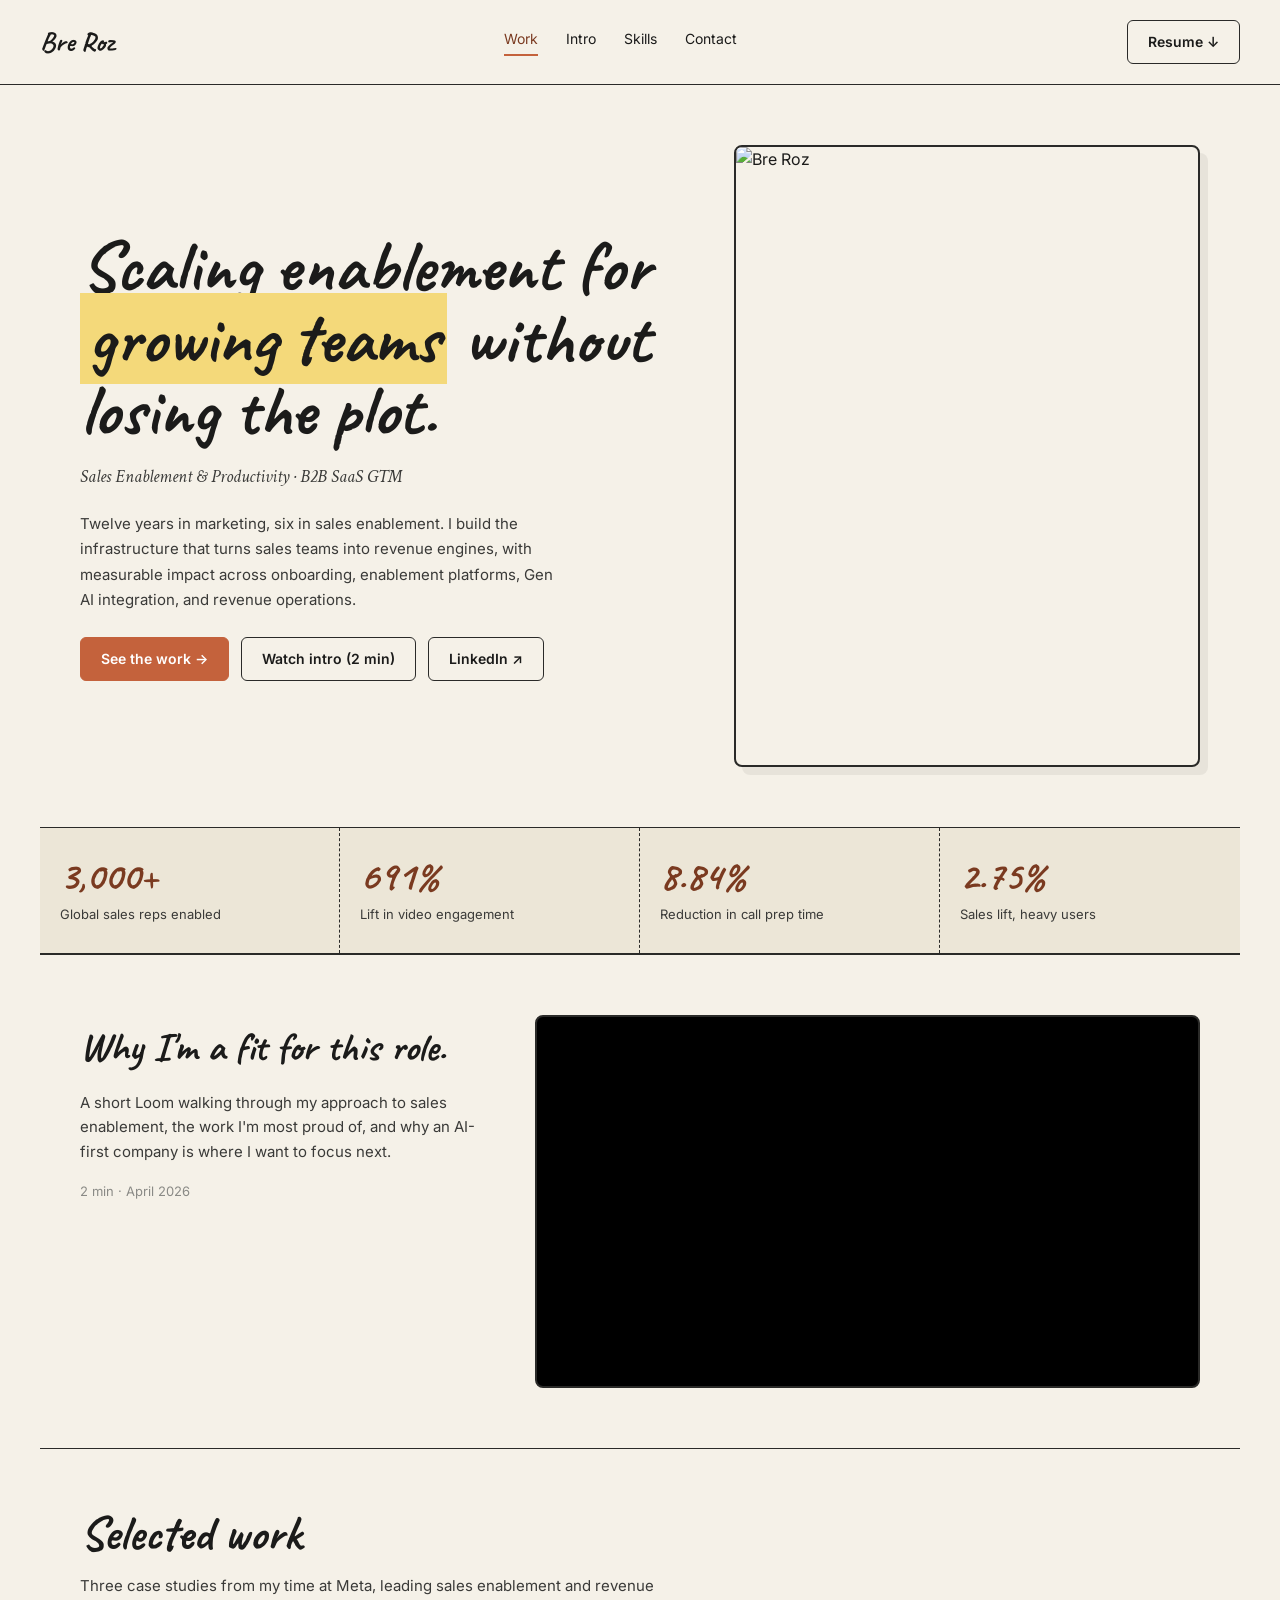
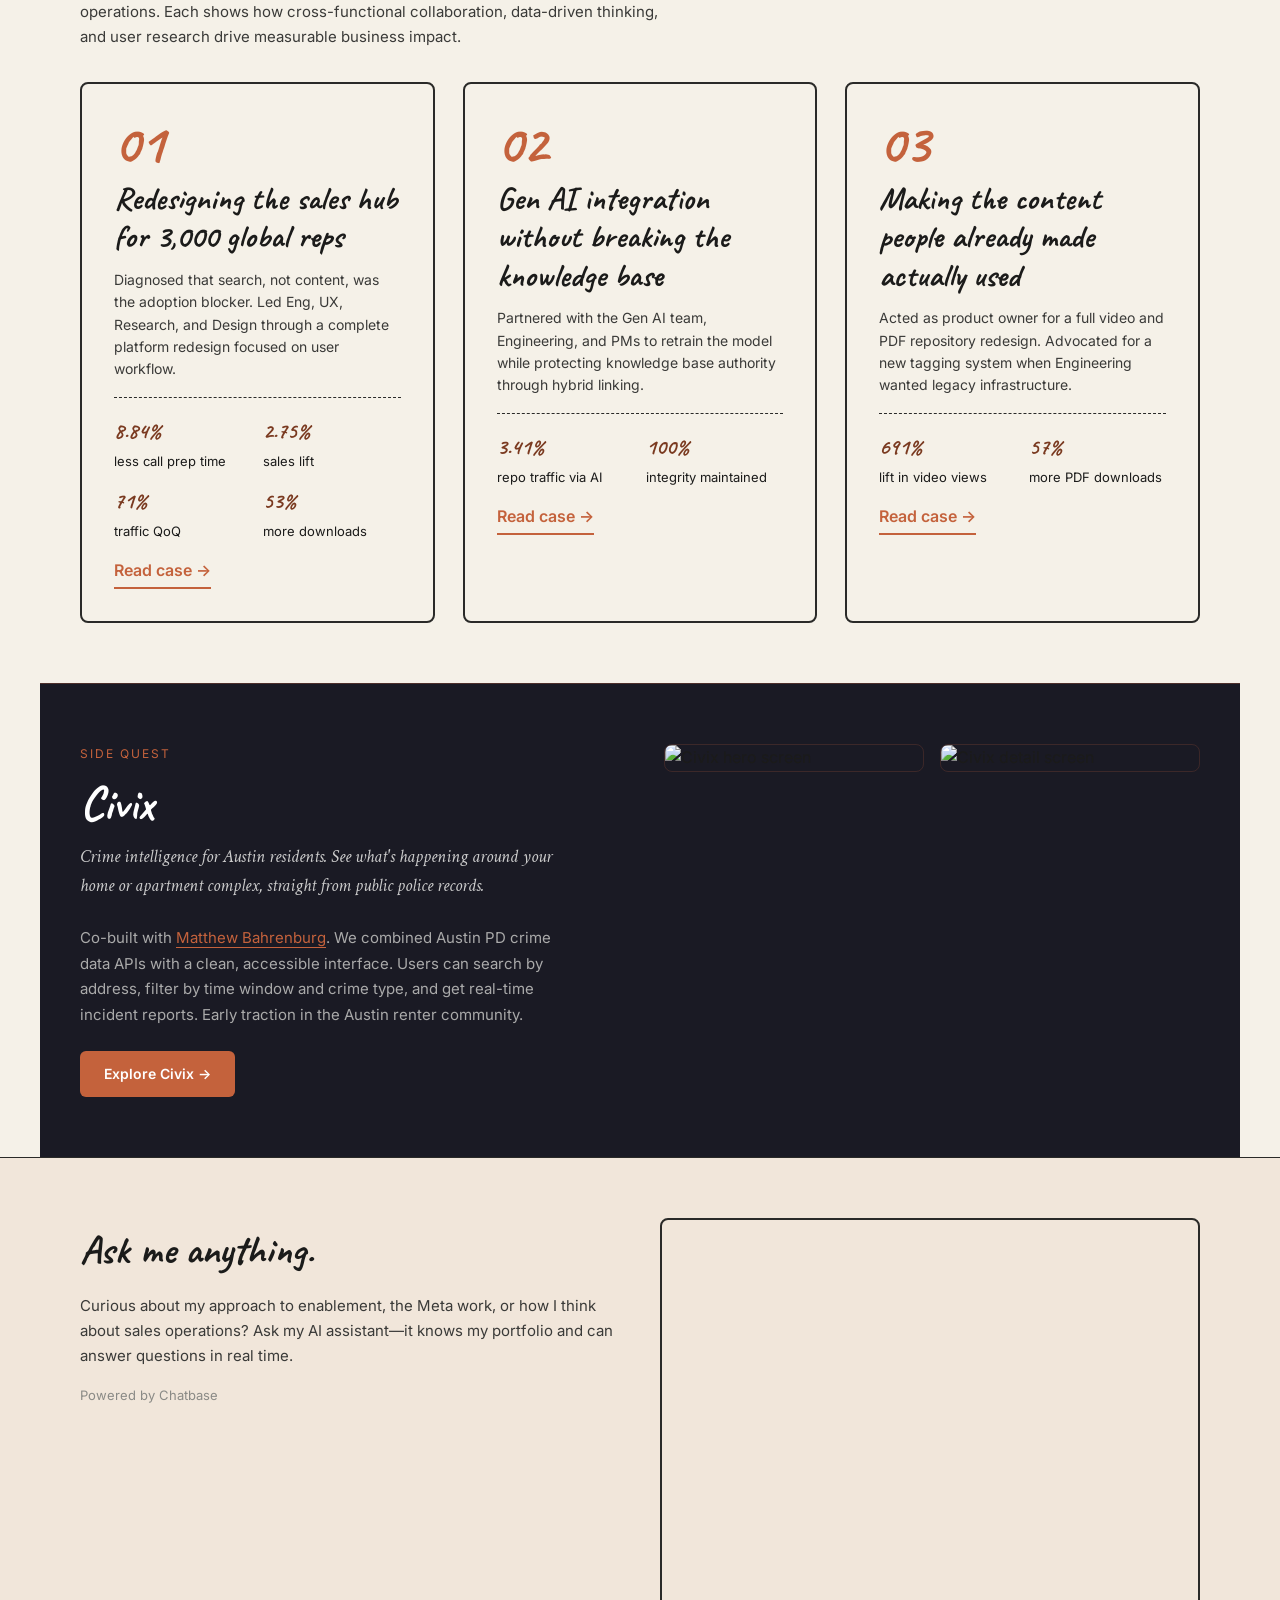
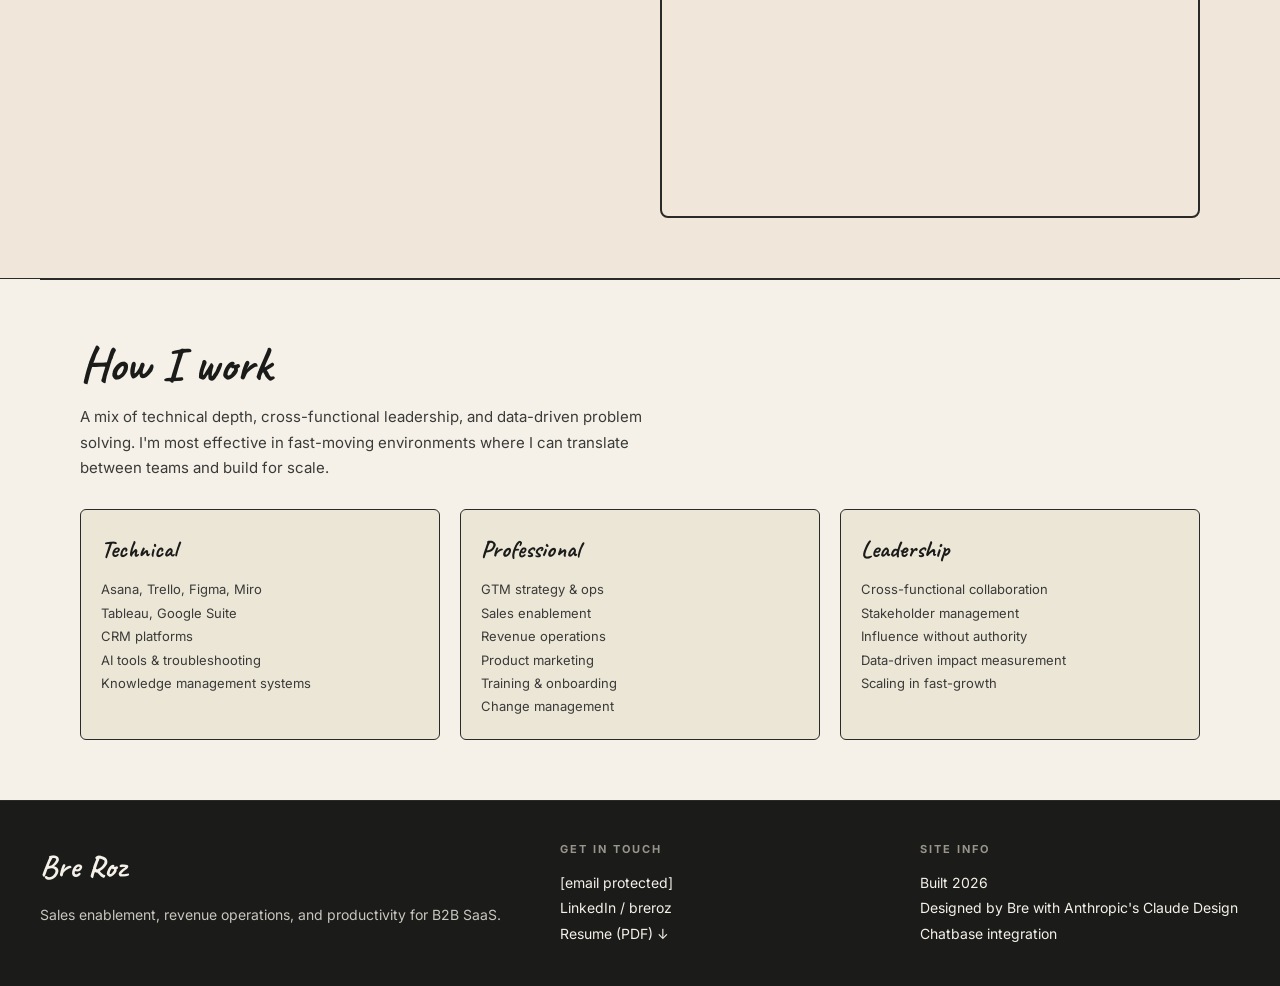
==== commit eb74b45f: "Add files via upload" ====
--- a/zorerb/index.html
+++ b/zorerb/index.html
@@ -1,619 +1,704 @@
-<!DOCTYPE html>
+<!doctype html>
 <html lang="en">
 <head>
-    <meta charset="UTF-8">
-    <meta name="viewport" content="width=device-width, initial-scale=1.0">
-    <title>Zorerb — Contemporary Art</title>
-    <style>
-        * {
-            margin: 0;
-            padding: 0;
-            box-sizing: border-box;
-        }
-
-        :root {
-            --cream: #FFF8E7;
-            --orange: #FF6B35;
-            --pink: #FF6B9D;
-            --yellow: #FFC837;
-            --dark: #2C2C2C;
-            --light-gray: #F5F5F5;
-        }
-
-        html {
-            scroll-behavior: smooth;
-        }
-
-        body {
-            font-family: -apple-system, BlinkMacSystemFont, 'Segoe UI', 'Helvetica Neue', sans-serif;
-            background: var(--cream);
-            color: var(--dark);
-            line-height: 1.6;
-        }
-
-        /* HEADER / HERO */
-        header {
-            background: var(--cream);
-            padding: 4rem 2rem;
-            text-align: center;
-            position: relative;
-            overflow: hidden;
-        }
-
-        header h1 {
-            font-size: clamp(2.5rem, 8vw, 4.5rem);
-            font-weight: 900;
-            color: var(--orange);
-            text-transform: uppercase;
-            letter-spacing: -0.02em;
-            margin-bottom: 1.5rem;
-            line-height: 1.1;
-        }
-
-        header p {
-            font-size: clamp(1rem, 2vw, 1.25rem);
-            color: var(--dark);
-            max-width: 800px;
-            margin: 0 auto;
-            line-height: 1.7;
-        }
-
-        /* NAVIGATION */
-        nav {
-            display: none;
-        }
-
-        /* MAIN CONTENT */
-        main {
-            max-width: 1400px;
-            margin: 0 auto;
-            padding: 3rem 2rem;
-        }
-
-        /* GALLERY GRID */
-        .gallery {
-            display: grid;
-            gap: 2rem;
-        }
-
-        .gallery-item {
-            position: relative;
-            overflow: hidden;
-            background: white;
-            cursor: pointer;
-            transition: transform 0.3s ease, box-shadow 0.3s ease;
-            border: 3px solid var(--orange);
-            border-radius: 12%;
-        }
-
-        .gallery-item:hover {
-            transform: scale(1.02);
-            box-shadow: 0 10px 30px rgba(0, 0, 0, 0.2);
-        }
-
-        .gallery-item img {
-            width: 100%;
-            height: 100%;
-            object-fit: cover;
-            object-position: center;
-            display: block;
-            scale: 1.05;
-        }
-
-        /* FULL-BLEED HERO ITEMS */
-        .gallery-item.hero {
-            grid-column: 1 / -1;
-            aspect-ratio: 16 / 9;
-        }
-
-        .gallery-item.worry-is-worship img {
-            object-position: center 35%;
-        }
-
-        .gallery-item.sipping-on-empire img {
-            object-position: center 30%;
-        }
-
-        /* GRID ITEMS */
-        .gallery {
-            grid-template-columns: repeat(auto-fit, minmax(250px, 1fr));
-        }
-
-        .gallery-item.hero {
-            grid-column: 1 / -1;
-        }
-
-        /* TITLE & DESCRIPTION OVERLAY */
-        .gallery-item-info {
-            position: absolute;
-            bottom: 0;
-            left: 0;
-            right: 0;
-            background: linear-gradient(to top, rgba(0,0,0,0.8), transparent);
-            padding: 2rem 1.5rem 1.5rem;
-            color: white;
-            opacity: 0;
-            transition: opacity 0.3s ease;
-        }
-
-        .gallery-item:hover .gallery-item-info {
-            opacity: 1;
-        }
-
-        .gallery-item-info h3 {
-            font-size: 1.25rem;
-            font-weight: 700;
-            margin-bottom: 0.5rem;
-        }
-
-        .gallery-item-info p {
-            font-size: 0.9rem;
-            opacity: 0.9;
-        }
-
-        /* LIGHTBOX */
-        .lightbox {
-            display: none;
-            position: fixed;
-            top: 0;
-            left: 0;
-            right: 0;
-            bottom: 0;
-            background: rgba(0, 0, 0, 0.95);
-            z-index: 1000;
-            align-items: center;
-            justify-content: center;
-            padding: 2rem;
-        }
-
-        .lightbox.active {
-            display: flex;
-        }
-
-        .lightbox-content {
-            position: relative;
-            max-width: 90vw;
-            max-height: 90vh;
-            display: flex;
-            flex-direction: column;
-            align-items: center;
-        }
-
-        .lightbox-image {
-            max-width: 100%;
-            max-height: 70vh;
-            object-fit: contain;
-            margin-bottom: 1.5rem;
-        }
-
-        .lightbox-info {
-            color: white;
-            text-align: center;
-            max-width: 600px;
-        }
-
-        .lightbox-info h3 {
-            font-size: 1.5rem;
-            margin-bottom: 0.5rem;
-        }
-
-        .lightbox-info p {
-            font-size: 1rem;
-            opacity: 0.9;
-        }
-
-        .lightbox-close {
-            position: absolute;
-            top: 1rem;
-            right: 1rem;
-            font-size: 2.5rem;
-            color: white;
-            cursor: pointer;
-            background: none;
-            border: none;
-            width: 50px;
-            height: 50px;
-            display: flex;
-            align-items: center;
-            justify-content: center;
-            transition: color 0.3s ease;
-        }
-
-        .lightbox-close:hover {
-            color: var(--orange);
-        }
-
-        .lightbox-nav {
-            position: absolute;
-            bottom: -60px;
-            left: 50%;
-            transform: translateX(-50%);
-            display: flex;
-            gap: 1rem;
-        }
-
-        .lightbox-nav button {
-            background: var(--orange);
-            color: white;
-            border: none;
-            padding: 0.75rem 1.5rem;
-            font-size: 1rem;
-            cursor: pointer;
-            font-weight: 600;
-            transition: background 0.3s ease;
-        }
-
-        .lightbox-nav button:hover {
-            background: var(--pink);
-        }
-
-        /* FOOTER */
-        footer {
-            background: var(--dark);
-            color: white;
-            padding: 3rem 2rem;
-            text-align: center;
-        }
-
-        .social-links {
-            display: flex;
-            justify-content: center;
-            gap: 2rem;
-            margin-bottom: 1.5rem;
-            flex-wrap: wrap;
-        }
-
-        .social-links a {
-            color: var(--orange);
-            text-decoration: none;
-            font-weight: 600;
-            transition: color 0.3s ease;
-        }
-
-        .social-links a:hover {
-            color: var(--yellow);
-        }
-
-        footer p {
-            opacity: 0.8;
-            font-size: 0.9rem;
-        }
-
-        /* RESPONSIVE */
-        @media (max-width: 768px) {
-            header {
-                padding: 2.5rem 1.5rem;
-            }
-
-            header h1 {
-                font-size: 2rem;
-            }
-
-            header p {
-                font-size: 1rem;
-            }
-
-            nav {
-                gap: 1rem;
-                padding: 0.75rem 1rem;
-            }
-
-            nav a {
-                font-size: 0.85rem;
-            }
-
-            main {
-                padding: 2rem 1rem;
-            }
-
-            .gallery {
-                gap: 1.5rem;
-                grid-template-columns: repeat(auto-fit, minmax(150px, 1fr));
-            }
-
-            .gallery-item.hero {
-                aspect-ratio: 4 / 3;
-            }
-
-            .lightbox-nav {
-                bottom: -50px;
-            }
-
-            .lightbox-nav button {
-                padding: 0.5rem 1rem;
-                font-size: 0.9rem;
-            }
-        }
-
-        @media (max-width: 480px) {
-            header h1 {
-                font-size: 1.5rem;
-            }
-
-            header p {
-                font-size: 0.9rem;
-            }
-
-            .gallery {
-                grid-template-columns: 1fr;
-            }
-
-            .gallery-item.hero {
-                aspect-ratio: auto;
-            }
-
-            .lightbox-nav {
-                flex-direction: column;
-                gap: 0.5rem;
-            }
-        }
-    </style>
+<meta charset="utf-8" />
+<meta name="viewport" content="width=device-width, initial-scale=1" />
+<title>Scaling enablement for growing teams without losing the plot — Bre Roz</title>
+<link rel="preconnect" href="https://fonts.googleapis.com" />
+<link rel="preconnect" href="https://fonts.gstatic.com" crossorigin />
+<link href="https://fonts.googleapis.com/css2?family=Caveat:wght@400;600;700&family=Crimson+Text:ital@0;1&family=Inter:wght@400;500;600;700&display=swap" rel="stylesheet" />
+<style>
+:root {
+  --ink: #1b1b1a;
+  --ink-2: #3a3a38;
+  --muted: #8a8a86;
+  --paper: #f5f1e8;
+  --paper-2: #ece6d7;
+  --line: #2a2a28;
+  --accent: #c4623c;
+  --accent-ink: #7a3a20;
+  --highlight: #f4d97a;
+}
+
+* { box-sizing: border-box; }
+html, body { margin: 0; padding: 0; background: var(--paper); color: var(--ink); font-family: 'Inter', sans-serif; line-height: 1.6; }
+
+a { color: var(--accent); text-decoration: none; }
+a:hover { text-decoration: underline; }
+
+/* ---- Top nav ---- */
+.top-nav {
+  display: grid;
+  grid-template-columns: auto 1fr auto;
+  gap: 24px;
+  align-items: center;
+  padding: 20px 40px;
+  border-bottom: 1px solid var(--line);
+  position: sticky;
+  top: 0;
+  background: var(--paper);
+  z-index: 100;
+}
+
+.top-nav .brand {
+  font-family: 'Caveat', cursive;
+  font-weight: 700;
+  font-size: 28px;
+  line-height: 1;
+}
+
+.top-nav .nav-links {
+  display: flex;
+  gap: 28px;
+  justify-content: center;
+  font-size: 14px;
+}
+
+.top-nav .nav-links a {
+  color: var(--ink);
+  text-decoration: none;
+  border-bottom: 2px solid transparent;
+  padding-bottom: 4px;
+  transition: border-color .2s;
+}
+
+.top-nav .nav-links a:hover,
+.top-nav .nav-links a.current {
+  border-bottom-color: var(--accent);
+  color: var(--accent-ink);
+}
+
+.btn {
+  display: inline-flex;
+  align-items: center;
+  gap: 8px;
+  padding: 10px 20px;
+  border: 1.5px solid var(--line);
+  border-radius: 6px;
+  font-size: 14px;
+  font-weight: 600;
+  background: var(--paper);
+  color: var(--ink);
+  text-decoration: none;
+  cursor: pointer;
+  transition: all .2s;
+}
+
+.btn:hover {
+  background: var(--paper-2);
+  border-color: var(--accent);
+}
+
+.btn.filled {
+  background: var(--accent);
+  color: white;
+  border-color: var(--accent);
+}
+
+.btn.filled:hover {
+  opacity: .9;
+}
+
+/* ---- Hero ---- */
+.hero {
+  display: grid;
+  grid-template-columns: 1.3fr 1fr;
+  gap: 48px;
+  align-items: center;
+  padding: 60px 40px;
+  max-width: 1200px;
+  margin: 0 auto;
+}
+
+.hero h1 {
+  font-family: 'Caveat', cursive;
+  font-size: 72px;
+  line-height: 1;
+  margin: 0 0 16px;
+  font-weight: 700;
+}
+
+.hero h1 em {
+  font-style: normal;
+  background: var(--highlight);
+  padding: 0 8px;
+}
+
+.hero .tagline {
+  font-family: 'Crimson Text', serif;
+  font-size: 18px;
+  color: var(--ink-2);
+  margin: 0 0 20px;
+  max-width: 520px;
+  line-height: 1.55;
+  font-style: italic;
+}
+
+.hero .bio {
+  font-size: 15px;
+  color: var(--ink-2);
+  max-width: 480px;
+  line-height: 1.7;
+  margin: 0 0 24px;
+}
+
+.hero .cta-row {
+  display: flex;
+  gap: 12px;
+  flex-wrap: wrap;
+}
+
+.hero-photo {
+  aspect-ratio: 3/4;
+  border: 2px solid var(--line);
+  border-radius: 8px;
+  overflow: hidden;
+  box-shadow: 8px 8px 0 rgba(0, 0, 0, .06);
+}
+
+.hero-photo img {
+  width: 100%;
+  height: 100%;
+  object-fit: cover;
+}
+
+/* ---- Metrics strip ---- */
+.metrics-strip {
+  display: grid;
+  grid-template-columns: repeat(4, 1fr);
+  gap: 0;
+  background: var(--paper-2);
+  border-top: 1px solid var(--line);
+  border-bottom: 1px solid var(--line);
+  max-width: 1200px;
+  margin: 0 auto;
+}
+
+.metric {
+  padding: 28px 20px;
+  border-right: 1px dashed var(--line);
+}
+
+.metric:last-child { border-right: none; }
+
+.metric .num {
+  font-family: 'Caveat', cursive;
+  font-weight: 700;
+  font-size: 40px;
+  line-height: 1;
+  color: var(--accent-ink);
+  margin-bottom: 8px;
+}
+
+.metric .label {
+  font-size: 13px;
+  color: var(--ink-2);
+}
+
+/* ---- Section ---- */
+.section {
+  max-width: 1200px;
+  margin: 0 auto;
+  padding: 60px 40px;
+  border-top: 1px solid var(--line);
+}
+
+.section h2 {
+  font-family: 'Caveat', cursive;
+  font-size: 48px;
+  margin: 0 0 16px;
+  font-weight: 700;
+  line-height: 1;
+}
+
+.section .desc {
+  font-size: 15px;
+  color: var(--ink-2);
+  max-width: 600px;
+  margin: 0 0 28px;
+  line-height: 1.7;
+}
+
+/* ---- Loom section ---- */
+.loom-wrapper {
+  display: grid;
+  grid-template-columns: 1fr 1.6fr;
+  gap: 40px;
+  align-items: start;
+}
+
+.loom-text h3 {
+  font-family: 'Caveat', cursive;
+  font-size: 40px;
+  margin: 0 0 12px;
+  font-weight: 700;
+}
+
+.loom-text p {
+  font-size: 15px;
+  color: var(--ink-2);
+  line-height: 1.65;
+  margin: 0 0 8px;
+}
+
+.loom-frame {
+  position: relative;
+  aspect-ratio: 16/9;
+  border: 2px solid var(--line);
+  border-radius: 8px;
+  overflow: hidden;
+  background: #000;
+}
+
+.loom-frame iframe {
+  width: 100%;
+  height: 100%;
+  border: none;
+}
+
+/* ---- Chatbot section ---- */
+.chatbot-section {
+  background: color-mix(in srgb, var(--accent) 8%, var(--paper));
+  border-top: 1px solid var(--line);
+  border-bottom: 1px solid var(--line);
+}
+
+.chatbot-wrapper {
+  max-width: 1200px;
+  margin: 0 auto;
+  padding: 60px 40px;
+  display: grid;
+  grid-template-columns: 1fr 1fr;
+  gap: 40px;
+  align-items: start;
+}
+
+.chatbot-text h3 {
+  font-family: 'Caveat', cursive;
+  font-size: 40px;
+  margin: 0 0 12px;
+  font-weight: 700;
+}
+
+.chatbot-text p {
+  font-size: 15px;
+  color: var(--ink-2);
+  line-height: 1.65;
+  margin: 0 0 16px;
+}
+
+.chatbot-embed {
+  border: 2px solid var(--line);
+  border-radius: 8px;
+  overflow: hidden;
+  height: 600px;
+}
+
+.chatbot-embed iframe {
+  width: 100%;
+  height: 100%;
+  border: none;
+}
+
+/* ---- Case studies grid ---- */
+.cases-grid {
+  display: grid;
+  grid-template-columns: repeat(3, 1fr);
+  gap: 28px;
+  margin-top: 32px;
+}
+
+.case-card {
+  border: 2px solid var(--line);
+  border-radius: 8px;
+  padding: 32px;
+  background: var(--paper);
+  transition: all .2s;
+}
+
+.case-card:hover {
+  box-shadow: 8px 8px 0 rgba(0, 0, 0, .06);
+  transform: translate(-2px, -2px);
+}
+
+.case-card .num {
+  font-family: 'Caveat', cursive;
+  font-size: 56px;
+  color: var(--accent);
+  line-height: 1;
+  margin: 0 0 8px;
+  font-weight: 700;
+}
+
+.case-card h3 {
+  font-family: 'Caveat', cursive;
+  font-size: 32px;
+  line-height: 1.2;
+  margin: 0 0 12px;
+  font-weight: 700;
+}
+
+.case-card p {
+  font-size: 14px;
+  color: var(--ink-2);
+  line-height: 1.6;
+  margin: 0 0 16px;
+}
+
+.case-card .kpi-inline {
+  display: grid;
+  grid-template-columns: repeat(2, 1fr);
+  gap: 12px;
+  border-top: 1px dashed var(--line);
+  padding-top: 16px;
+  margin-top: 16px;
+}
+
+.case-card .kpi {
+  font-size: 13px;
+}
+
+.case-card .kpi b {
+  font-family: 'Caveat', cursive;
+  font-size: 22px;
+  color: var(--accent-ink);
+  display: block;
+  margin-bottom: 2px;
+}
+
+.case-card a {
+  display: inline-block;
+  margin-top: 16px;
+  font-weight: 600;
+  color: var(--accent);
+  border-bottom: 2px solid var(--accent);
+  padding-bottom: 4px;
+}
+
+/* ---- Skills section ---- */
+.skills-grid {
+  display: grid;
+  grid-template-columns: repeat(3, 1fr);
+  gap: 20px;
+  margin-top: 28px;
+}
+
+.skill-block {
+  background: var(--paper-2);
+  padding: 20px;
+  border-radius: 6px;
+  border: 1px solid var(--line);
+}
+
+.skill-block h4 {
+  font-family: 'Caveat', cursive;
+  font-size: 24px;
+  margin: 0 0 10px;
+  font-weight: 700;
+}
+
+.skill-block ul {
+  list-style: none;
+  padding: 0;
+  margin: 0;
+  font-size: 13px;
+  color: var(--ink-2);
+  line-height: 1.8;
+}
+
+/* ---- Footer ---- */
+.footer {
+  background: var(--ink);
+  color: var(--paper);
+  padding: 40px;
+  border-top: 1px solid var(--line);
+}
+
+.footer-content {
+  max-width: 1200px;
+  margin: 0 auto;
+  display: grid;
+  grid-template-columns: 1.5fr 1fr 1fr;
+  gap: 40px;
+}
+
+.footer h3 {
+  font-family: 'Caveat', cursive;
+  font-size: 32px;
+  margin: 0 0 12px;
+  font-weight: 700;
+}
+
+.footer .tagline {
+  font-size: 14px;
+  opacity: .8;
+  margin: 0;
+}
+
+.footer h4 {
+  font-size: 11px;
+  text-transform: uppercase;
+  letter-spacing: 2px;
+  color: var(--paper-2);
+  opacity: .6;
+  margin: 0 0 12px;
+}
+
+.footer ul {
+  list-style: none;
+  padding: 0;
+  margin: 0;
+  font-size: 14px;
+  line-height: 1.8;
+}
+
+.footer a {
+  color: var(--paper);
+  text-decoration: none;
+  border-bottom: 1px solid transparent;
+  transition: border-color .2s;
+}
+
+.footer a:hover {
+  border-bottom-color: var(--paper);
+}
+
+/* ---- Responsive ---- */
+@media (max-width: 1024px) {
+  .hero, .loom-wrapper, .chatbot-wrapper { grid-template-columns: 1fr; }
+  .cases-grid { grid-template-columns: repeat(2, 1fr); }
+  .footer-content { grid-template-columns: 1fr; }
+  .metrics-strip { grid-template-columns: repeat(2, 1fr); }
+}
+
+@media (max-width: 640px) {
+  .top-nav { grid-template-columns: 1fr; gap: 12px; }
+  .top-nav .nav-links { gap: 16px; font-size: 13px; }
+  .hero { padding: 40px 24px; gap: 24px; }
+  .hero h1 { font-size: 48px; }
+  .section { padding: 40px 24px; }
+  .cases-grid { grid-template-columns: 1fr; }
+  .skills-grid { grid-template-columns: 1fr; }
+  .hero .cta-row { flex-direction: column; }
+  .hero .cta-row .btn { width: 100%; justify-content: center; }
+}
+</style>
 </head>
 <body>
-    <!-- HEADER -->
-    <header>
-        <h1>Zorerb</h1>
-        <p>From personified fears to the geopolitical grotesque, my paintings unravel the fragile seams of power, memory, and reality itself. They whisper of a world where control tightens, history distorts, and the uncanny becomes commonplace.</p>
-    </header>
-
-    <!-- NAVIGATION -->
-    <nav>
-        <a href="#gallery">Gallery</a>
-        <a href="/cdn-cgi/l/email-protection#42212d2c3623213602382d302730206c212d2f">Email</a>
-        <a href="https://zorerb.artstation.com" target="_blank">ArtStation</a>
-        <a href="https://www.tiktok.com/@chiknpox" target="_blank">TikTok</a>
-        <a href="https://bsky.app/profile/zorerb.bsky.social" target="_blank">Bluesky</a>
-    </nav>
-
-    <!-- MAIN GALLERY -->
-    <main>
-        <section class="gallery" id="gallery">
-            <!-- Hero Piece 1 -->
-            <div class="gallery-item hero worry-is-worship" data-title="Worry is Worship" data-medium="Acrylic marker on paper" data-size="11&quot; x 15&quot;" data-date="January 2025" data-image="uploads/worry_is_worship.jpg">
-                <img src="uploads/worry_is_worship.jpg" alt="Worry is Worship">
-                <div class="gallery-item-info">
-                    <h3>Worry is Worship</h3>
-                    <p>Acrylic marker on paper • 11" x 15" • January 2025</p>
-                </div>
-            </div>
-
-            <!-- Grid Items -->
-            <div class="gallery-item" data-title="A Request" data-medium="Oil on canvas" data-size="12&quot; x 12&quot;" data-date="March 2025" data-image="uploads/a_request.png">
-                <img src="uploads/a_request.png" alt="A Request">
-                <div class="gallery-item-info">
-                    <h3>A Request</h3>
-                    <p>Oil on canvas • 12" x 12"</p>
-                </div>
-            </div>
-
-            <div class="gallery-item" data-title="From Power to Plates" data-medium="Oil on canvas" data-size="12&quot; x 12&quot;" data-date="March 2025" data-image="uploads/from_power_to_plates.jpeg">
-                <img src="uploads/from_power_to_plates.jpeg" alt="From Power to Plates">
-                <div class="gallery-item-info">
-                    <h3>From Power to Plates</h3>
-                    <p>Oil on canvas • 12" x 12"</p>
-                </div>
-            </div>
-
-            <div class="gallery-item" data-title="Billionaire's Ark (V1)" data-medium="Oil on canvas" data-size="11&quot; x 14&quot;" data-date="March 2025" data-image="uploads/billionaires_ark_v1.png">
-                <img src="uploads/billionaires_ark_v1.png" alt="Billionaire's Ark (V1)">
-                <div class="gallery-item-info">
-                    <h3>Billionaire's Ark (V1)</h3>
-                    <p>Oil on canvas • 11" x 14"</p>
-                </div>
-            </div>
-
-            <div class="gallery-item" data-title="No Foreign War Needed" data-medium="Oil on canvas" data-size="11&quot; x 14&quot;" data-date="March 2025" data-image="uploads/no_foreign_war_needed.png">
-                <img src="uploads/no_foreign_war_needed.png" alt="No Foreign War Needed">
-                <div class="gallery-item-info">
-                    <h3>No Foreign War Needed</h3>
-                    <p>Oil on canvas • 11" x 14"</p>
-                </div>
-            </div>
-
-            <div class="gallery-item" data-title="Back Where You Belong?" data-medium="Oil on canvas" data-size="11&quot; x 14&quot;" data-date="March 2025" data-image="uploads/back_where_you_belong.png">
-                <img src="uploads/back_where_you_belong.png" alt="Back Where You Belong?">
-                <div class="gallery-item-info">
-                    <h3>Back Where You Belong?</h3>
-                    <p>Oil on canvas • 11" x 14"</p>
-                </div>
-            </div>
-
-            <!-- Hero Piece 2 -->
-            <div class="gallery-item hero" data-title="Last Light of Liberty" data-medium="Oil on paper" data-size="11&quot; x 15&quot;" data-date="March 2025" data-image="uploads/last_light_of_liberty.png">
-                <img src="uploads/last_light_of_liberty.png" alt="Last Light of Liberty">
-                <div class="gallery-item-info">
-                    <h3>Last Light of Liberty</h3>
-                    <p>Oil on paper • 11" x 15" • March 2025</p>
-                </div>
-            </div>
-
-            <!-- More Grid Items -->
-            <div class="gallery-item" data-title="Balance in Chaos" data-medium="Oil on paper" data-size="11&quot; x 15&quot;" data-date="February 2025" data-image="uploads/balance_in_chaos.png">
-                <img src="uploads/balance_in_chaos.png" alt="Balance in Chaos">
-                <div class="gallery-item-info">
-                    <h3>Balance in Chaos</h3>
-                    <p>Oil on paper • 11" x 15"</p>
-                </div>
-            </div>
-
-            <div class="gallery-item" data-title="Oizys" data-medium="Oil on canvas" data-size="5&quot; x 7&quot;" data-date="February 2025" data-image="uploads/oizys.png">
-                <img src="uploads/oizys.png" alt="Oizys">
-                <div class="gallery-item-info">
-                    <h3>Oizys</h3>
-                    <p>Oil on canvas • 5" x 7"</p>
-                </div>
-            </div>
-
-            <div class="gallery-item" data-title="Samsara" data-medium="Oil on paper" data-size="11&quot; x 15&quot;" data-date="February 2025" data-image="uploads/samsara.png">
-                <img src="uploads/samsara.png" alt="Samsara">
-                <div class="gallery-item-info">
-                    <h3>Samsara</h3>
-                    <p>Oil on paper • 11" x 15"</p>
-                </div>
-            </div>
-
-            <div class="gallery-item" data-title="Stuck in Time" data-medium="Oil on paper" data-size="11&quot; x 15&quot;" data-date="February 2025" data-image="uploads/stuck_in_time.png">
-                <img src="uploads/stuck_in_time.png" alt="Stuck in Time">
-                <div class="gallery-item-info">
-                    <h3>Stuck in Time</h3>
-                    <p>Oil on paper • 11" x 15"</p>
-                </div>
-            </div>
-
-            <!-- Hero Piece 3 -->
-            <div class="gallery-item hero sipping-on-empire" data-title="Sipping on Empire" data-medium="Acrylic marker on canvas" data-size="24&quot; x 36&quot;" data-date="January 2025" data-image="uploads/sipping_on_empire.jpg">
-                <img src="uploads/sipping_on_empire.jpg" alt="Sipping on Empire">
-                <div class="gallery-item-info">
-                    <h3>Sipping on Empire</h3>
-                    <p>Acrylic marker on canvas • 24" x 36" • January 2025</p>
-                </div>
-            </div>
-
-            <!-- More Grid Items -->
-            <div class="gallery-item" data-title="Eulogy for an Ideal" data-medium="Acrylic marker on paper" data-size="11&quot; x 15&quot;" data-date="January 2025" data-image="uploads/eulogy_for_an_ideal.jpg">
-                <img src="uploads/eulogy_for_an_ideal.jpg" alt="Eulogy for an Ideal">
-                <div class="gallery-item-info">
-                    <h3>Eulogy for an Ideal</h3>
-                    <p>Acrylic marker on paper • 11" x 15"</p>
-                </div>
-            </div>
-
-            <div class="gallery-item" data-title="The Last Broadcast" data-medium="Acrylic marker on canvas" data-size="24&quot; x 36&quot;" data-date="January 2025" data-image="uploads/the_last_broadcast.jpg">
-                <img src="uploads/the_last_broadcast.jpg" alt="The Last Broadcast">
-                <div class="gallery-item-info">
-                    <h3>The Last Broadcast</h3>
-                    <p>Acrylic marker on canvas • 24" x 36"</p>
-                </div>
-            </div>
-
-            <div class="gallery-item" data-title="Billionaire's Ark (V2)" data-medium="Oil on canvas" data-size="12&quot; x 12&quot;" data-date="March 2025" data-image="uploads/billionaires_ark_v2.png">
-                <img src="uploads/billionaires_ark_v2.png" alt="Billionaire's Ark (V2)">
-                <div class="gallery-item-info">
-                    <h3>Billionaire's Ark (V2)</h3>
-                    <p>Oil on canvas • 12" x 12"</p>
-                </div>
-            </div>
-
-            <div class="gallery-item" data-title="Warren Piece" data-medium="Acrylic marker on canvas" data-image="uploads/warren_piece.png">
-                <img src="uploads/warren_piece.png" alt="Warren Piece">
-                <div class="gallery-item-info">
-                    <h3>Warren Piece</h3>
-                    <p>Acrylic marker on canvas</p>
-                </div>
-            </div>
-
-            <div class="gallery-item" data-title="Echo Chamber of Dread" data-medium="Acrylic marker on canvas" data-size="11&quot; x 14&quot;" data-date="January 2025" data-image="uploads/echo_chamber_of_dread.jpg">
-                <img src="uploads/echo_chamber_of_dread.jpg" alt="Echo Chamber of Dread">
-                <div class="gallery-item-info">
-                    <h3>Echo Chamber of Dread</h3>
-                    <p>Acrylic marker on canvas • 11" x 14"</p>
-                </div>
-            </div>
-
-            <div class="gallery-item" data-title="American Afterlife" data-medium="Acrylic marker on canvas" data-size="24&quot; x 36&quot;" data-date="January 2025" data-image="uploads/american_afterlife.jpg">
-                <img src="uploads/american_afterlife.jpg" alt="American Afterlife">
-                <div class="gallery-item-info">
-                    <h3>American Afterlife</h3>
-                    <p>Acrylic marker on canvas • 24" x 36"</p>
-                </div>
-            </div>
-
-            <div class="gallery-item" data-title="Stars, Stripes, and Sticker Prices" data-medium="Oil on canvas" data-size="12&quot; x 12&quot;" data-date="March 2025" data-image="uploads/starsstripesandsticker_prices.png">
-                <img src="uploads/starsstripesandsticker_prices.png" alt="Stars, Stripes, and Sticker Prices">
-                <div class="gallery-item-info">
-                    <h3>Stars, Stripes, and Sticker Prices</h3>
-                    <p>Oil on canvas • 12" x 12"</p>
-                </div>
-            </div>
-
-            <div class="gallery-item" data-title="The Folds of Perception" data-medium="Acrylic on canvas" data-image="uploads/the_folds_of_perception.png">
-                <img src="uploads/the_folds_of_perception.png" alt="The Folds of Perception">
-                <div class="gallery-item-info">
-                    <h3>The Folds of Perception</h3>
-                    <p>Acrylic on canvas</p>
-                </div>
-            </div>
-        </section>
-    </main>
-
-    <!-- LIGHTBOX -->
-    <div class="lightbox" id="lightbox">
-        <button class="lightbox-close" onclick="closeLightbox()">&times;</button>
-        <div class="lightbox-content">
-            <img id="lightbox-image" class="lightbox-image" src="" alt="">
-            <div class="lightbox-info">
-                <h3 id="lightbox-title"></h3>
-                <p id="lightbox-description"></p>
-            </div>
-            <div class="lightbox-nav">
-                <button onclick="previousImage()">← Previous</button>
-                <button onclick="nextImage()">Next →</button>
-            </div>
-        </div>
-    </div>
-
-    <!-- FOOTER -->
-    <footer>
-        <div class="social-links">
-        </div>
-        <p>&copy; 2025 Zorerb. All rights reserved.</p>
-    </footer>
-
-    <script data-cfasync="false" src="/cdn-cgi/scripts/5c5dd728/cloudflare-static/email-decode.min.js" defer></script><script>
-        let currentImageIndex = 0;
-        const galleryItems = document.querySelectorAll('.gallery-item');
-
-        // Add click handlers to gallery items
-        galleryItems.forEach((item, index) => {
-            item.addEventListener('click', () => {
-                currentImageIndex = index;
-                openLightbox(item);
-            });
-        });
-
-        function openLightbox(element) {
-            const title = element.dataset.title;
-            const medium = element.dataset.medium;
-            const size = element.dataset.size;
-            const date = element.dataset.date;
-            const image = element.dataset.image;
-
-            document.getElementById('lightbox-image').src = image;
-            document.getElementById('lightbox-title').textContent = title;
-            
-            let description = medium;
-            if (size) description += ' • ' + size;
-            if (date) description += ' • ' + date;
-            document.getElementById('lightbox-description').textContent = description;
-
-            document.getElementById('lightbox').classList.add('active');
-        }
-
-        function closeLightbox() {
-            document.getElementById('lightbox').classList.remove('active');
-        }
-
-        function nextImage() {
-            currentImageIndex = (currentImageIndex + 1) % galleryItems.length;
-            openLightbox(galleryItems[currentImageIndex]);
-        }
-
-        function previousImage() {
-            currentImageIndex = (currentImageIndex - 1 + galleryItems.length) % galleryItems.length;
-            openLightbox(galleryItems[currentImageIndex]);
-        }
-
-        // Close lightbox on Esc key
-        document.addEventListener('keydown', (e) => {
-            if (e.key === 'Escape') closeLightbox();
-            if (e.key === 'ArrowRight') nextImage();
-            if (e.key === 'ArrowLeft') previousImage();
-        });
-
-        // Close lightbox when clicking outside the image
-        document.getElementById('lightbox').addEventListener('click', (e) => {
-            if (e.target.id === 'lightbox') closeLightbox();
-        });
-    </script>
-</body>
-</html>+
+<!-- NAV -->
+<nav class="top-nav">
+  <div class="brand">Bre Roz</div>
+  <div class="nav-links">
+    <a href="#work" class="current">Work</a>
+    <a href="#intro">Intro</a>
+    <a href="#skills">Skills</a>
+    <a href="#contact">Contact</a>
+  </div>
+  <a href="assets/Bre_Roz_Resume.pdf" download class="btn">Resume ↓</a>
+</nav>
+
+<!-- HERO -->
+<section class="hero">
+  <div>
+    <h1>Scaling enablement for <em>growing teams</em> without losing the plot.</h1>
+    <div class="tagline">Sales Enablement & Productivity · B2B SaaS GTM</div>
+    <div class="bio">Twelve years in marketing, six in sales enablement. I build the infrastructure that turns sales teams into revenue engines, with measurable impact across onboarding, enablement platforms, Gen AI integration, and revenue operations.</div>
+    <div class="cta-row">
+      <a href="#work" class="btn filled">See the work →</a>
+      <a href="#intro" class="btn">Watch intro (2 min)</a>
+      <a href="https://linkedin.com/in/breroz" target="_blank" rel="noopener" class="btn">LinkedIn ↗</a>
+    </div>
+  </div>
+  <div class="hero-photo">
+    <img src="assets/headshot.png" alt="Bre Roz" />
+  </div>
+</section>
+
+<!-- METRICS -->
+<div class="metrics-strip">
+  <div class="metric">
+    <div class="num">3,000+</div>
+    <div class="label">Global sales reps enabled</div>
+  </div>
+  <div class="metric">
+    <div class="num">691%</div>
+    <div class="label">Lift in video engagement</div>
+  </div>
+  <div class="metric">
+    <div class="num">8.84%</div>
+    <div class="label">Reduction in call prep time</div>
+  </div>
+  <div class="metric">
+    <div class="num">2.75%</div>
+    <div class="label">Sales lift, heavy users</div>
+  </div>
+</div>
+
+<!-- LOOM -->
+<section id="intro" class="section">
+  <div class="loom-wrapper">
+    <div class="loom-text">
+      <h3>Why I'm a fit for this role.</h3>
+      <p>A short Loom walking through my approach to sales enablement, the work I'm most proud of, and why an AI-first company is where I want to focus next.</p>
+      <p style="font-size: 13px; color: var(--muted); margin-top: 16px;">2 min · April 2026</p>
+    </div>
+    <div class="loom-frame">
+      <iframe src="https://www.loom.com/embed/7dcdf3bd07a341d9876f40f1c26fb5cd" frameborder="0" webkitallowfullscreen mozallowfullscreen allowfullscreen></iframe>
+    </div>
+  </div>
+</section>
+
+<!-- CASE STUDIES -->
+<section id="work" class="section">
+  <h2>Selected work</h2>
+  <div class="desc">Three case studies from my time at Meta, leading sales enablement and revenue operations. Each shows how cross-functional collaboration, data-driven thinking, and user research drive measurable business impact.</div>
+  
+  <div class="cases-grid">
+    
+    <!-- Case 01 -->
+    <div class="case-card">
+      <div class="num">01</div>
+      <h3>Redesigning the sales hub for 3,000 global reps</h3>
+      <p>Diagnosed that search, not content, was the adoption blocker. Led Eng, UX, Research, and Design through a complete platform redesign focused on user workflow.</p>
+      <div class="kpi-inline">
+        <div class="kpi"><b>8.84%</b>less call prep time</div>
+        <div class="kpi"><b>2.75%</b>sales lift</div>
+        <div class="kpi"><b>71%</b>traffic QoQ</div>
+        <div class="kpi"><b>53%</b>more downloads</div>
+      </div>
+      <a href="case-01-sales-hub.html">Read case →</a>
+    </div>
+
+    <!-- Case 02 -->
+    <div class="case-card">
+      <div class="num">02</div>
+      <h3>Gen AI integration without breaking the knowledge base</h3>
+      <p>Partnered with the Gen AI team, Engineering, and PMs to retrain the model while protecting knowledge base authority through hybrid linking.</p>
+      <div class="kpi-inline">
+        <div class="kpi"><b>3.41%</b>repo traffic via AI</div>
+        <div class="kpi"><b>100%</b>integrity maintained</div>
+      </div>
+      <a href="case-02-gen-ai.html">Read case →</a>
+    </div>
+
+    <!-- Case 03 -->
+    <div class="case-card">
+      <div class="num">03</div>
+      <h3>Making the content people already made actually used</h3>
+      <p>Acted as product owner for a full video and PDF repository redesign. Advocated for a new tagging system when Engineering wanted legacy infrastructure.</p>
+      <div class="kpi-inline">
+        <div class="kpi"><b>691%</b>lift in video views</div>
+        <div class="kpi"><b>57%</b>more PDF downloads</div>
+      </div>
+      <a href="case-03-video-repo.html">Read case →</a>
+    </div>
+
+  </div>
+</section>
+
+<!-- CIVIX -->
+<section class="section" style="background: #1a1a24; border-top: 1px solid rgba(196, 98, 60, 0.3);">
+  <div style="max-width: 1200px; margin: 0 auto;">
+    <div style="display: grid; grid-template-columns: 1fr 1fr; gap: 48px; align-items: start;">
+      <div>
+        <div style="font-size: 12px; text-transform: uppercase; letter-spacing: 2px; color: var(--accent); margin-bottom: 16px;">Side quest</div>
+        <h2 style="margin: 0 0 16px; color: white;">Civix</h2>
+        <div style="font-family: 'Crimson Text', serif; font-size: 18px; color: #ccc; line-height: 1.6; max-width: 500px; margin-bottom: 24px; font-style: italic;">Crime intelligence for Austin residents. See what's happening around your home or apartment complex, straight from public police records.</div>
+        <p style="font-size: 15px; color: #aaa; line-height: 1.7; max-width: 500px; margin: 0 0 24px;">Co-built with <a href="https://linkedin.com/in/matthew-bahrenburg" target="_blank" rel="noopener" style="color: var(--accent); text-decoration: none; border-bottom: 1px solid var(--accent);">Matthew Bahrenburg</a>. We combined Austin PD crime data APIs with a clean, accessible interface. Users can search by address, filter by time window and crime type, and get real-time incident reports. Early traction in the Austin renter community.</p>
+        <a href="#" style="display: inline-block; padding: 12px 24px; background: var(--accent); color: white; border-radius: 6px; text-decoration: none; font-weight: 600; font-size: 14px;">Explore Civix →</a>
+      </div>
+      <div style="display: grid; grid-template-columns: 1fr 1fr; gap: 16px;">
+        <img src="uploads/IMG_3776.jpg" alt="Civix hero screen" style="width: 100%; border-radius: 8px; border: 1px solid rgba(196, 98, 60, 0.2);" />
+        <img src="uploads/IMG_3777.jpg" alt="Civix detail screen" style="width: 100%; border-radius: 8px; border: 1px solid rgba(196, 98, 60, 0.2);" />
+      </div>
+    </div>
+  </div>
+</section>
+
+<!-- CHATBOT -->
+<section class="chatbot-section">
+  <div class="chatbot-wrapper">
+    <div class="chatbot-text">
+      <h3>Ask me anything.</h3>
+      <p>Curious about my approach to enablement, the Meta work, or how I think about sales operations? Ask my AI assistant—it knows my portfolio and can answer questions in real time.</p>
+      <p style="font-size: 13px; color: var(--muted); margin-top: 16px;">Powered by Chatbase</p>
+    </div>
+    <div class="chatbot-embed">
+      <iframe src="https://www.chatbase.co/chatbot-iframe/XVTWdjRxUA3-aeE9b2GaA" frameborder="0"></iframe>
+    </div>
+  </div>
+</section>
+
+<!-- SKILLS -->
+<section id="skills" class="section">
+  <h2>How I work</h2>
+  <div class="desc">A mix of technical depth, cross-functional leadership, and data-driven problem solving. I'm most effective in fast-moving environments where I can translate between teams and build for scale.</div>
+  
+  <div class="skills-grid">
+    
+    <div class="skill-block">
+      <h4>Technical</h4>
+      <ul>
+        <li>Asana, Trello, Figma, Miro</li>
+        <li>Tableau, Google Suite</li>
+        <li>CRM platforms</li>
+        <li>AI tools & troubleshooting</li>
+        <li>Knowledge management systems</li>
+      </ul>
+    </div>
+
+    <div class="skill-block">
+      <h4>Professional</h4>
+      <ul>
+        <li>GTM strategy & ops</li>
+        <li>Sales enablement</li>
+        <li>Revenue operations</li>
+        <li>Product marketing</li>
+        <li>Training & onboarding</li>
+        <li>Change management</li>
+      </ul>
+    </div>
+
+    <div class="skill-block">
+      <h4>Leadership</h4>
+      <ul>
+        <li>Cross-functional collaboration</li>
+        <li>Stakeholder management</li>
+        <li>Influence without authority</li>
+        <li>Data-driven impact measurement</li>
+        <li>Scaling in fast-growth</li>
+      </ul>
+    </div>
+
+  </div>
+</section>
+
+<!-- FOOTER -->
+<footer id="contact" class="footer">
+  <div class="footer-content">
+    <div>
+      <h3>Bre Roz</h3>
+      <p class="tagline">Sales enablement, revenue operations, and productivity for B2B SaaS.</p>
+    </div>
+    <div>
+      <h4>Get in touch</h4>
+      <ul>
+        <li><a href="/cdn-cgi/l/email-protection#4b29392e0b29392e39243165282426"><span class="__cf_email__" data-cfemail="d9bbabbc99bbabbcabb6a3f7bab6b4">[email&#160;protected]</span></a></li>
+        <li><a href="https://linkedin.com/in/breroz" target="_blank" rel="noopener">LinkedIn / breroz</a></li>
+        <li><a href="assets/Bre_Roz_Resume.pdf" download>Resume (PDF) ↓</a></li>
+      </ul>
+    </div>
+    <div>
+      <h4>Site info</h4>
+      <ul>
+        <li>Built 2026</li>
+        <li>Designed by Bre with Anthropic's Claude Design</li>
+        <li><a href="https://www.chatbase.co" target="_blank" rel="noopener">Chatbase integration</a></li>
+      </ul>
+    </div>
+  </div>
+</footer>
+
+<script data-cfasync="false" src="/cdn-cgi/scripts/5c5dd728/cloudflare-static/email-decode.min.js" defer></script></body>
+</html>
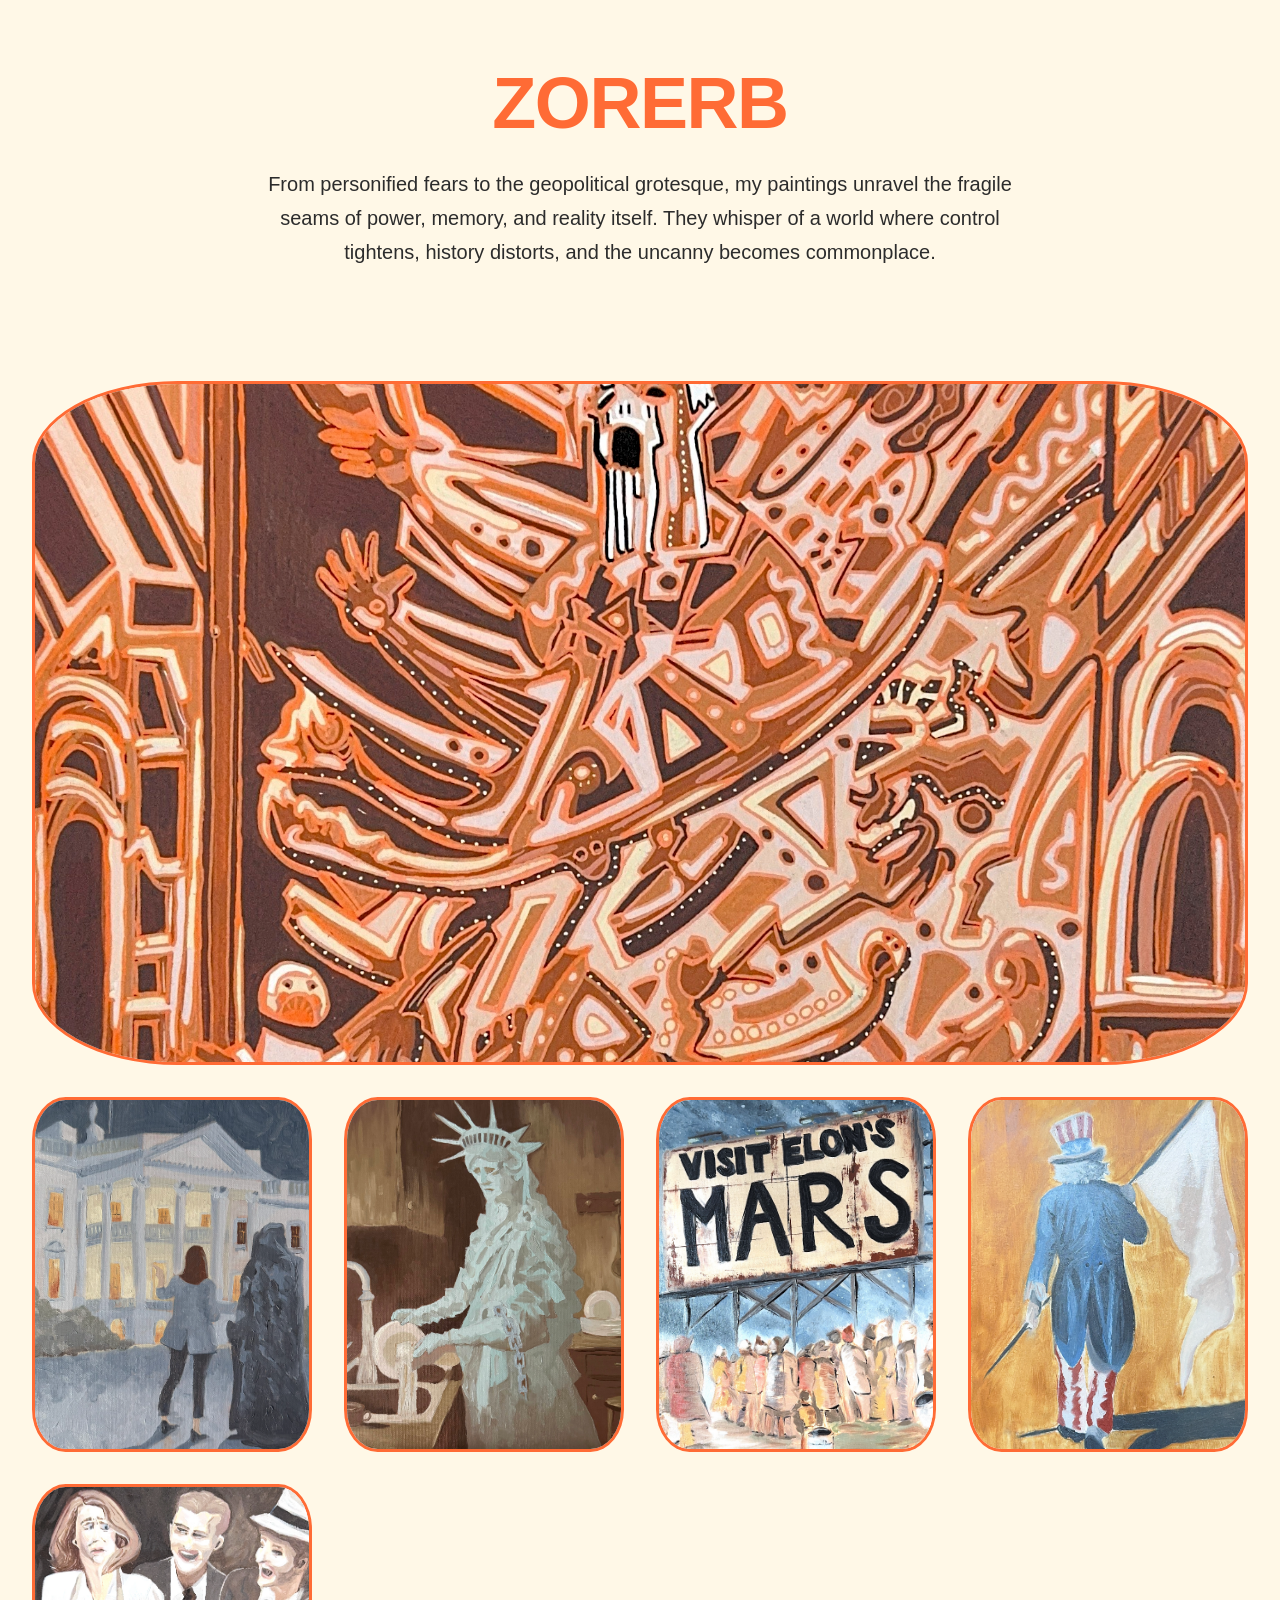
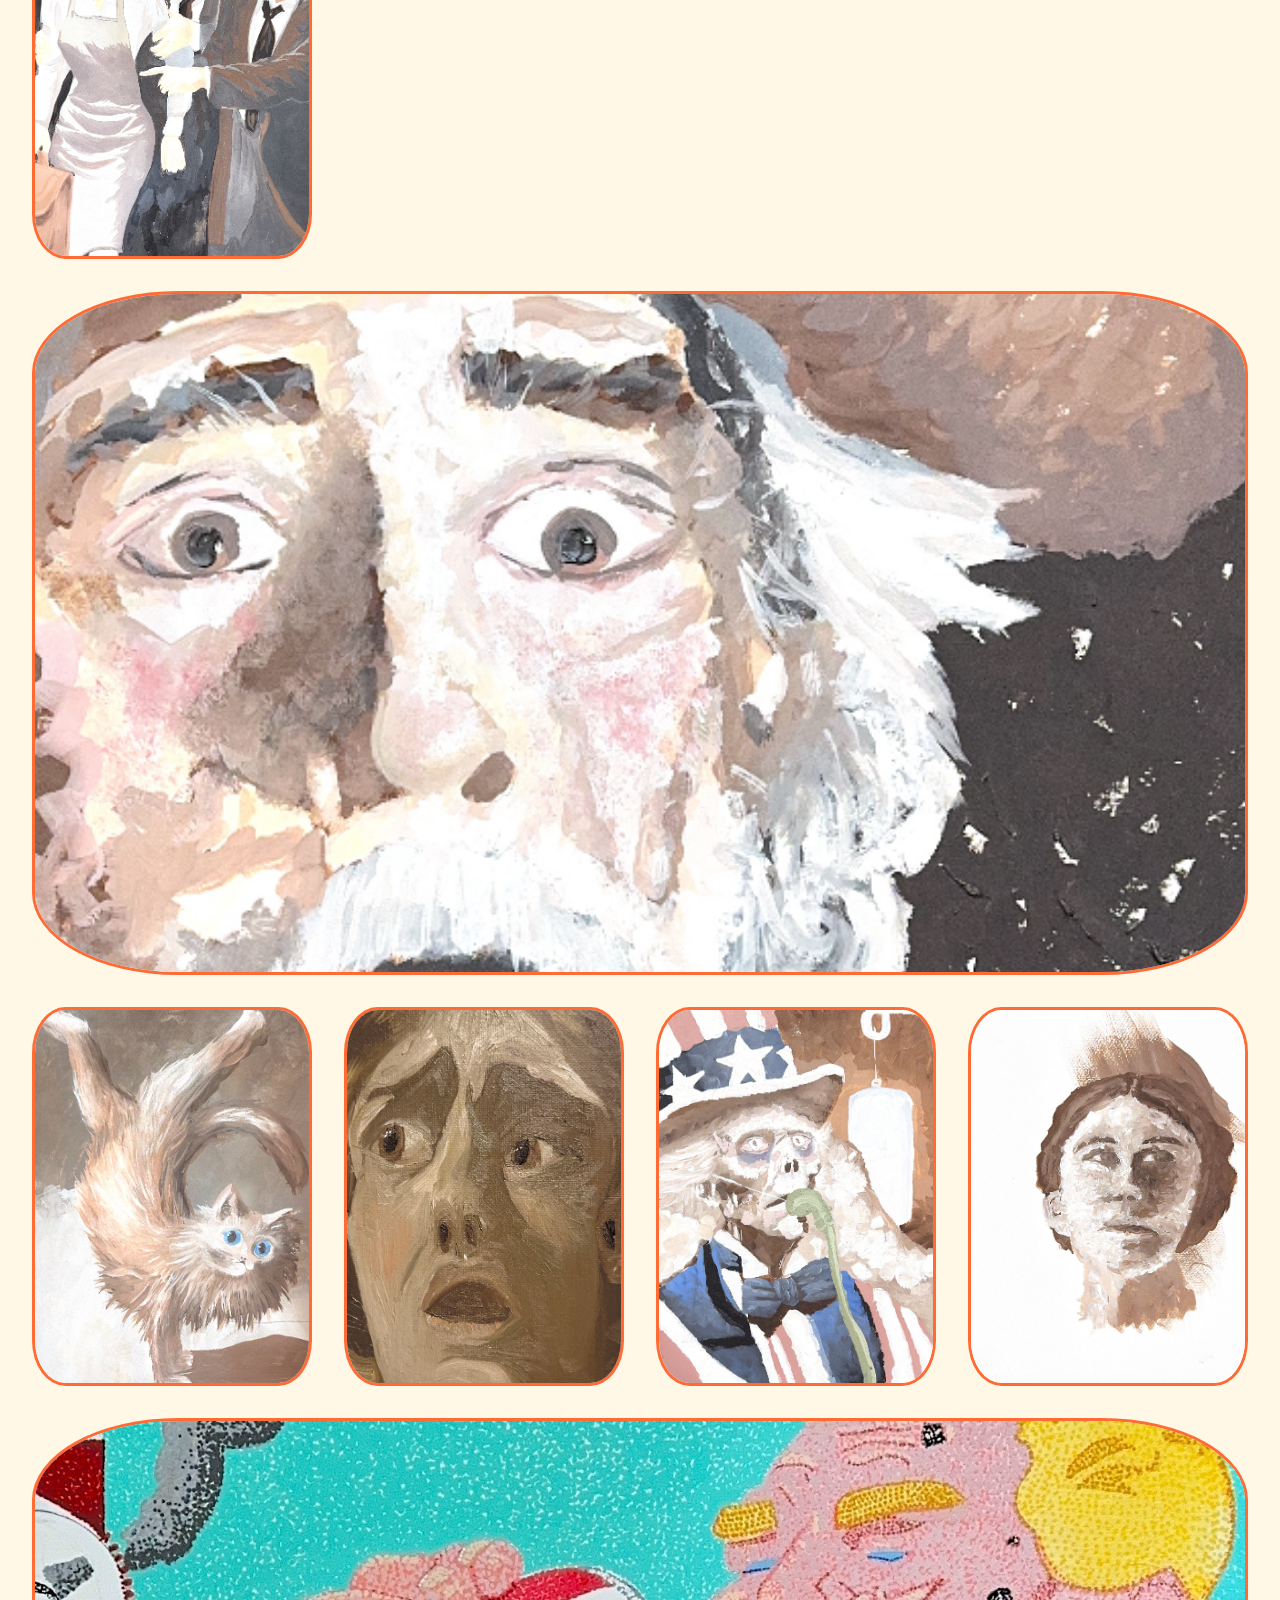
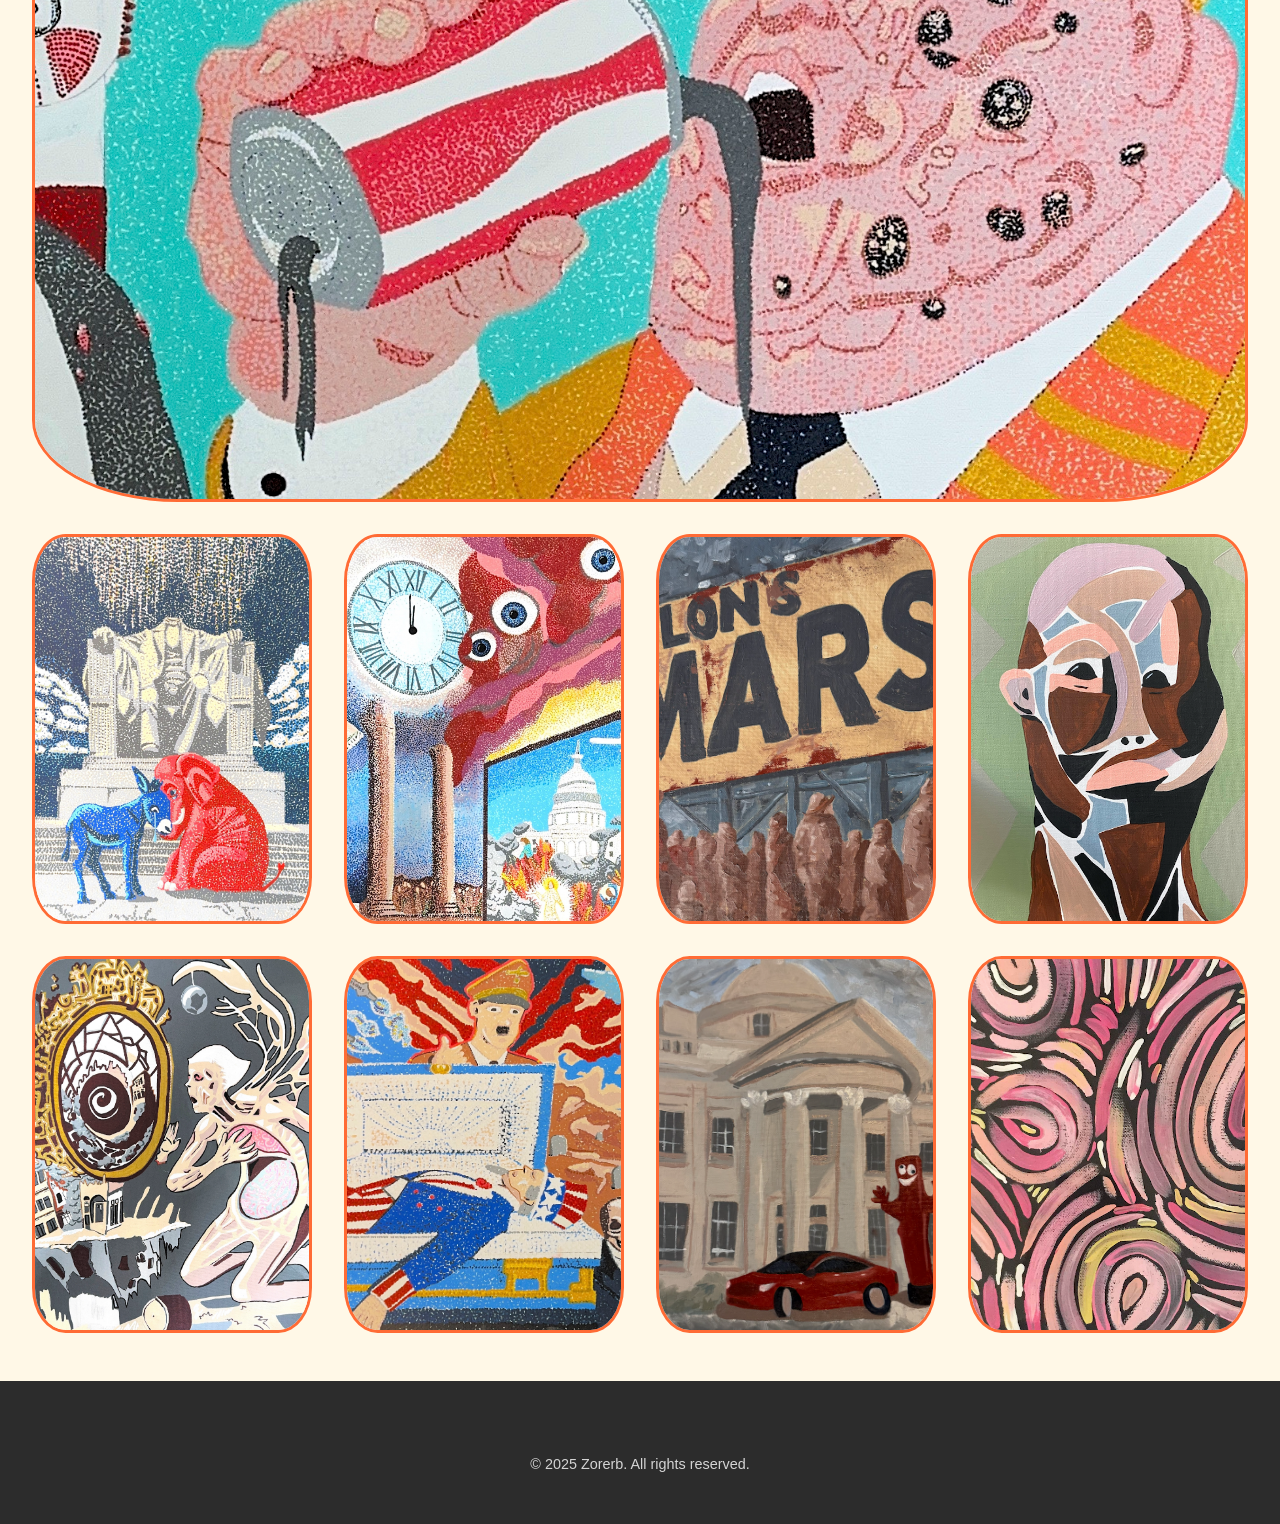
==== commit 5f620898: "Add files via upload" ====
--- a/zorerb/index.html
+++ b/zorerb/index.html
@@ -1,704 +1,619 @@
-<!doctype html>
+<!DOCTYPE html>
 <html lang="en">
 <head>
-<meta charset="utf-8" />
-<meta name="viewport" content="width=device-width, initial-scale=1" />
-<title>Scaling enablement for growing teams without losing the plot — Bre Roz</title>
-<link rel="preconnect" href="https://fonts.googleapis.com" />
-<link rel="preconnect" href="https://fonts.gstatic.com" crossorigin />
-<link href="https://fonts.googleapis.com/css2?family=Caveat:wght@400;600;700&family=Crimson+Text:ital@0;1&family=Inter:wght@400;500;600;700&display=swap" rel="stylesheet" />
-<style>
-:root {
-  --ink: #1b1b1a;
-  --ink-2: #3a3a38;
-  --muted: #8a8a86;
-  --paper: #f5f1e8;
-  --paper-2: #ece6d7;
-  --line: #2a2a28;
-  --accent: #c4623c;
-  --accent-ink: #7a3a20;
-  --highlight: #f4d97a;
-}
-
-* { box-sizing: border-box; }
-html, body { margin: 0; padding: 0; background: var(--paper); color: var(--ink); font-family: 'Inter', sans-serif; line-height: 1.6; }
-
-a { color: var(--accent); text-decoration: none; }
-a:hover { text-decoration: underline; }
-
-/* ---- Top nav ---- */
-.top-nav {
-  display: grid;
-  grid-template-columns: auto 1fr auto;
-  gap: 24px;
-  align-items: center;
-  padding: 20px 40px;
-  border-bottom: 1px solid var(--line);
-  position: sticky;
-  top: 0;
-  background: var(--paper);
-  z-index: 100;
-}
-
-.top-nav .brand {
-  font-family: 'Caveat', cursive;
-  font-weight: 700;
-  font-size: 28px;
-  line-height: 1;
-}
-
-.top-nav .nav-links {
-  display: flex;
-  gap: 28px;
-  justify-content: center;
-  font-size: 14px;
-}
-
-.top-nav .nav-links a {
-  color: var(--ink);
-  text-decoration: none;
-  border-bottom: 2px solid transparent;
-  padding-bottom: 4px;
-  transition: border-color .2s;
-}
-
-.top-nav .nav-links a:hover,
-.top-nav .nav-links a.current {
-  border-bottom-color: var(--accent);
-  color: var(--accent-ink);
-}
-
-.btn {
-  display: inline-flex;
-  align-items: center;
-  gap: 8px;
-  padding: 10px 20px;
-  border: 1.5px solid var(--line);
-  border-radius: 6px;
-  font-size: 14px;
-  font-weight: 600;
-  background: var(--paper);
-  color: var(--ink);
-  text-decoration: none;
-  cursor: pointer;
-  transition: all .2s;
-}
-
-.btn:hover {
-  background: var(--paper-2);
-  border-color: var(--accent);
-}
-
-.btn.filled {
-  background: var(--accent);
-  color: white;
-  border-color: var(--accent);
-}
-
-.btn.filled:hover {
-  opacity: .9;
-}
-
-/* ---- Hero ---- */
-.hero {
-  display: grid;
-  grid-template-columns: 1.3fr 1fr;
-  gap: 48px;
-  align-items: center;
-  padding: 60px 40px;
-  max-width: 1200px;
-  margin: 0 auto;
-}
-
-.hero h1 {
-  font-family: 'Caveat', cursive;
-  font-size: 72px;
-  line-height: 1;
-  margin: 0 0 16px;
-  font-weight: 700;
-}
-
-.hero h1 em {
-  font-style: normal;
-  background: var(--highlight);
-  padding: 0 8px;
-}
-
-.hero .tagline {
-  font-family: 'Crimson Text', serif;
-  font-size: 18px;
-  color: var(--ink-2);
-  margin: 0 0 20px;
-  max-width: 520px;
-  line-height: 1.55;
-  font-style: italic;
-}
-
-.hero .bio {
-  font-size: 15px;
-  color: var(--ink-2);
-  max-width: 480px;
-  line-height: 1.7;
-  margin: 0 0 24px;
-}
-
-.hero .cta-row {
-  display: flex;
-  gap: 12px;
-  flex-wrap: wrap;
-}
-
-.hero-photo {
-  aspect-ratio: 3/4;
-  border: 2px solid var(--line);
-  border-radius: 8px;
-  overflow: hidden;
-  box-shadow: 8px 8px 0 rgba(0, 0, 0, .06);
-}
-
-.hero-photo img {
-  width: 100%;
-  height: 100%;
-  object-fit: cover;
-}
-
-/* ---- Metrics strip ---- */
-.metrics-strip {
-  display: grid;
-  grid-template-columns: repeat(4, 1fr);
-  gap: 0;
-  background: var(--paper-2);
-  border-top: 1px solid var(--line);
-  border-bottom: 1px solid var(--line);
-  max-width: 1200px;
-  margin: 0 auto;
-}
-
-.metric {
-  padding: 28px 20px;
-  border-right: 1px dashed var(--line);
-}
-
-.metric:last-child { border-right: none; }
-
-.metric .num {
-  font-family: 'Caveat', cursive;
-  font-weight: 700;
-  font-size: 40px;
-  line-height: 1;
-  color: var(--accent-ink);
-  margin-bottom: 8px;
-}
-
-.metric .label {
-  font-size: 13px;
-  color: var(--ink-2);
-}
-
-/* ---- Section ---- */
-.section {
-  max-width: 1200px;
-  margin: 0 auto;
-  padding: 60px 40px;
-  border-top: 1px solid var(--line);
-}
-
-.section h2 {
-  font-family: 'Caveat', cursive;
-  font-size: 48px;
-  margin: 0 0 16px;
-  font-weight: 700;
-  line-height: 1;
-}
-
-.section .desc {
-  font-size: 15px;
-  color: var(--ink-2);
-  max-width: 600px;
-  margin: 0 0 28px;
-  line-height: 1.7;
-}
-
-/* ---- Loom section ---- */
-.loom-wrapper {
-  display: grid;
-  grid-template-columns: 1fr 1.6fr;
-  gap: 40px;
-  align-items: start;
-}
-
-.loom-text h3 {
-  font-family: 'Caveat', cursive;
-  font-size: 40px;
-  margin: 0 0 12px;
-  font-weight: 700;
-}
-
-.loom-text p {
-  font-size: 15px;
-  color: var(--ink-2);
-  line-height: 1.65;
-  margin: 0 0 8px;
-}
-
-.loom-frame {
-  position: relative;
-  aspect-ratio: 16/9;
-  border: 2px solid var(--line);
-  border-radius: 8px;
-  overflow: hidden;
-  background: #000;
-}
-
-.loom-frame iframe {
-  width: 100%;
-  height: 100%;
-  border: none;
-}
-
-/* ---- Chatbot section ---- */
-.chatbot-section {
-  background: color-mix(in srgb, var(--accent) 8%, var(--paper));
-  border-top: 1px solid var(--line);
-  border-bottom: 1px solid var(--line);
-}
-
-.chatbot-wrapper {
-  max-width: 1200px;
-  margin: 0 auto;
-  padding: 60px 40px;
-  display: grid;
-  grid-template-columns: 1fr 1fr;
-  gap: 40px;
-  align-items: start;
-}
-
-.chatbot-text h3 {
-  font-family: 'Caveat', cursive;
-  font-size: 40px;
-  margin: 0 0 12px;
-  font-weight: 700;
-}
-
-.chatbot-text p {
-  font-size: 15px;
-  color: var(--ink-2);
-  line-height: 1.65;
-  margin: 0 0 16px;
-}
-
-.chatbot-embed {
-  border: 2px solid var(--line);
-  border-radius: 8px;
-  overflow: hidden;
-  height: 600px;
-}
-
-.chatbot-embed iframe {
-  width: 100%;
-  height: 100%;
-  border: none;
-}
-
-/* ---- Case studies grid ---- */
-.cases-grid {
-  display: grid;
-  grid-template-columns: repeat(3, 1fr);
-  gap: 28px;
-  margin-top: 32px;
-}
-
-.case-card {
-  border: 2px solid var(--line);
-  border-radius: 8px;
-  padding: 32px;
-  background: var(--paper);
-  transition: all .2s;
-}
-
-.case-card:hover {
-  box-shadow: 8px 8px 0 rgba(0, 0, 0, .06);
-  transform: translate(-2px, -2px);
-}
-
-.case-card .num {
-  font-family: 'Caveat', cursive;
-  font-size: 56px;
-  color: var(--accent);
-  line-height: 1;
-  margin: 0 0 8px;
-  font-weight: 700;
-}
-
-.case-card h3 {
-  font-family: 'Caveat', cursive;
-  font-size: 32px;
-  line-height: 1.2;
-  margin: 0 0 12px;
-  font-weight: 700;
-}
-
-.case-card p {
-  font-size: 14px;
-  color: var(--ink-2);
-  line-height: 1.6;
-  margin: 0 0 16px;
-}
-
-.case-card .kpi-inline {
-  display: grid;
-  grid-template-columns: repeat(2, 1fr);
-  gap: 12px;
-  border-top: 1px dashed var(--line);
-  padding-top: 16px;
-  margin-top: 16px;
-}
-
-.case-card .kpi {
-  font-size: 13px;
-}
-
-.case-card .kpi b {
-  font-family: 'Caveat', cursive;
-  font-size: 22px;
-  color: var(--accent-ink);
-  display: block;
-  margin-bottom: 2px;
-}
-
-.case-card a {
-  display: inline-block;
-  margin-top: 16px;
-  font-weight: 600;
-  color: var(--accent);
-  border-bottom: 2px solid var(--accent);
-  padding-bottom: 4px;
-}
-
-/* ---- Skills section ---- */
-.skills-grid {
-  display: grid;
-  grid-template-columns: repeat(3, 1fr);
-  gap: 20px;
-  margin-top: 28px;
-}
-
-.skill-block {
-  background: var(--paper-2);
-  padding: 20px;
-  border-radius: 6px;
-  border: 1px solid var(--line);
-}
-
-.skill-block h4 {
-  font-family: 'Caveat', cursive;
-  font-size: 24px;
-  margin: 0 0 10px;
-  font-weight: 700;
-}
-
-.skill-block ul {
-  list-style: none;
-  padding: 0;
-  margin: 0;
-  font-size: 13px;
-  color: var(--ink-2);
-  line-height: 1.8;
-}
-
-/* ---- Footer ---- */
-.footer {
-  background: var(--ink);
-  color: var(--paper);
-  padding: 40px;
-  border-top: 1px solid var(--line);
-}
-
-.footer-content {
-  max-width: 1200px;
-  margin: 0 auto;
-  display: grid;
-  grid-template-columns: 1.5fr 1fr 1fr;
-  gap: 40px;
-}
-
-.footer h3 {
-  font-family: 'Caveat', cursive;
-  font-size: 32px;
-  margin: 0 0 12px;
-  font-weight: 700;
-}
-
-.footer .tagline {
-  font-size: 14px;
-  opacity: .8;
-  margin: 0;
-}
-
-.footer h4 {
-  font-size: 11px;
-  text-transform: uppercase;
-  letter-spacing: 2px;
-  color: var(--paper-2);
-  opacity: .6;
-  margin: 0 0 12px;
-}
-
-.footer ul {
-  list-style: none;
-  padding: 0;
-  margin: 0;
-  font-size: 14px;
-  line-height: 1.8;
-}
-
-.footer a {
-  color: var(--paper);
-  text-decoration: none;
-  border-bottom: 1px solid transparent;
-  transition: border-color .2s;
-}
-
-.footer a:hover {
-  border-bottom-color: var(--paper);
-}
-
-/* ---- Responsive ---- */
-@media (max-width: 1024px) {
-  .hero, .loom-wrapper, .chatbot-wrapper { grid-template-columns: 1fr; }
-  .cases-grid { grid-template-columns: repeat(2, 1fr); }
-  .footer-content { grid-template-columns: 1fr; }
-  .metrics-strip { grid-template-columns: repeat(2, 1fr); }
-}
-
-@media (max-width: 640px) {
-  .top-nav { grid-template-columns: 1fr; gap: 12px; }
-  .top-nav .nav-links { gap: 16px; font-size: 13px; }
-  .hero { padding: 40px 24px; gap: 24px; }
-  .hero h1 { font-size: 48px; }
-  .section { padding: 40px 24px; }
-  .cases-grid { grid-template-columns: 1fr; }
-  .skills-grid { grid-template-columns: 1fr; }
-  .hero .cta-row { flex-direction: column; }
-  .hero .cta-row .btn { width: 100%; justify-content: center; }
-}
-</style>
+    <meta charset="UTF-8">
+    <meta name="viewport" content="width=device-width, initial-scale=1.0">
+    <title>Zorerb — Contemporary Art</title>
+    <style>
+        * {
+            margin: 0;
+            padding: 0;
+            box-sizing: border-box;
+        }
+
+        :root {
+            --cream: #FFF8E7;
+            --orange: #FF6B35;
+            --pink: #FF6B9D;
+            --yellow: #FFC837;
+            --dark: #2C2C2C;
+            --light-gray: #F5F5F5;
+        }
+
+        html {
+            scroll-behavior: smooth;
+        }
+
+        body {
+            font-family: -apple-system, BlinkMacSystemFont, 'Segoe UI', 'Helvetica Neue', sans-serif;
+            background: var(--cream);
+            color: var(--dark);
+            line-height: 1.6;
+        }
+
+        /* HEADER / HERO */
+        header {
+            background: var(--cream);
+            padding: 4rem 2rem;
+            text-align: center;
+            position: relative;
+            overflow: hidden;
+        }
+
+        header h1 {
+            font-size: clamp(2.5rem, 8vw, 4.5rem);
+            font-weight: 900;
+            color: var(--orange);
+            text-transform: uppercase;
+            letter-spacing: -0.02em;
+            margin-bottom: 1.5rem;
+            line-height: 1.1;
+        }
+
+        header p {
+            font-size: clamp(1rem, 2vw, 1.25rem);
+            color: var(--dark);
+            max-width: 800px;
+            margin: 0 auto;
+            line-height: 1.7;
+        }
+
+        /* NAVIGATION */
+        nav {
+            display: none;
+        }
+
+        /* MAIN CONTENT */
+        main {
+            max-width: 1400px;
+            margin: 0 auto;
+            padding: 3rem 2rem;
+        }
+
+        /* GALLERY GRID */
+        .gallery {
+            display: grid;
+            gap: 2rem;
+        }
+
+        .gallery-item {
+            position: relative;
+            overflow: hidden;
+            background: white;
+            cursor: pointer;
+            transition: transform 0.3s ease, box-shadow 0.3s ease;
+            border: 3px solid var(--orange);
+            border-radius: 12%;
+        }
+
+        .gallery-item:hover {
+            transform: scale(1.02);
+            box-shadow: 0 10px 30px rgba(0, 0, 0, 0.2);
+        }
+
+        .gallery-item img {
+            width: 100%;
+            height: 100%;
+            object-fit: cover;
+            object-position: center;
+            display: block;
+            scale: 1.05;
+        }
+
+        /* FULL-BLEED HERO ITEMS */
+        .gallery-item.hero {
+            grid-column: 1 / -1;
+            aspect-ratio: 16 / 9;
+        }
+
+        .gallery-item.worry-is-worship img {
+            object-position: center 35%;
+        }
+
+        .gallery-item.sipping-on-empire img {
+            object-position: center 30%;
+        }
+
+        /* GRID ITEMS */
+        .gallery {
+            grid-template-columns: repeat(auto-fit, minmax(250px, 1fr));
+        }
+
+        .gallery-item.hero {
+            grid-column: 1 / -1;
+        }
+
+        /* TITLE & DESCRIPTION OVERLAY */
+        .gallery-item-info {
+            position: absolute;
+            bottom: 0;
+            left: 0;
+            right: 0;
+            background: linear-gradient(to top, rgba(0,0,0,0.8), transparent);
+            padding: 2rem 1.5rem 1.5rem;
+            color: white;
+            opacity: 0;
+            transition: opacity 0.3s ease;
+        }
+
+        .gallery-item:hover .gallery-item-info {
+            opacity: 1;
+        }
+
+        .gallery-item-info h3 {
+            font-size: 1.25rem;
+            font-weight: 700;
+            margin-bottom: 0.5rem;
+        }
+
+        .gallery-item-info p {
+            font-size: 0.9rem;
+            opacity: 0.9;
+        }
+
+        /* LIGHTBOX */
+        .lightbox {
+            display: none;
+            position: fixed;
+            top: 0;
+            left: 0;
+            right: 0;
+            bottom: 0;
+            background: rgba(0, 0, 0, 0.95);
+            z-index: 1000;
+            align-items: center;
+            justify-content: center;
+            padding: 2rem;
+        }
+
+        .lightbox.active {
+            display: flex;
+        }
+
+        .lightbox-content {
+            position: relative;
+            max-width: 90vw;
+            max-height: 90vh;
+            display: flex;
+            flex-direction: column;
+            align-items: center;
+        }
+
+        .lightbox-image {
+            max-width: 100%;
+            max-height: 70vh;
+            object-fit: contain;
+            margin-bottom: 1.5rem;
+        }
+
+        .lightbox-info {
+            color: white;
+            text-align: center;
+            max-width: 600px;
+        }
+
+        .lightbox-info h3 {
+            font-size: 1.5rem;
+            margin-bottom: 0.5rem;
+        }
+
+        .lightbox-info p {
+            font-size: 1rem;
+            opacity: 0.9;
+        }
+
+        .lightbox-close {
+            position: absolute;
+            top: 1rem;
+            right: 1rem;
+            font-size: 2.5rem;
+            color: white;
+            cursor: pointer;
+            background: none;
+            border: none;
+            width: 50px;
+            height: 50px;
+            display: flex;
+            align-items: center;
+            justify-content: center;
+            transition: color 0.3s ease;
+        }
+
+        .lightbox-close:hover {
+            color: var(--orange);
+        }
+
+        .lightbox-nav {
+            position: absolute;
+            bottom: -60px;
+            left: 50%;
+            transform: translateX(-50%);
+            display: flex;
+            gap: 1rem;
+        }
+
+        .lightbox-nav button {
+            background: var(--orange);
+            color: white;
+            border: none;
+            padding: 0.75rem 1.5rem;
+            font-size: 1rem;
+            cursor: pointer;
+            font-weight: 600;
+            transition: background 0.3s ease;
+        }
+
+        .lightbox-nav button:hover {
+            background: var(--pink);
+        }
+
+        /* FOOTER */
+        footer {
+            background: var(--dark);
+            color: white;
+            padding: 3rem 2rem;
+            text-align: center;
+        }
+
+        .social-links {
+            display: flex;
+            justify-content: center;
+            gap: 2rem;
+            margin-bottom: 1.5rem;
+            flex-wrap: wrap;
+        }
+
+        .social-links a {
+            color: var(--orange);
+            text-decoration: none;
+            font-weight: 600;
+            transition: color 0.3s ease;
+        }
+
+        .social-links a:hover {
+            color: var(--yellow);
+        }
+
+        footer p {
+            opacity: 0.8;
+            font-size: 0.9rem;
+        }
+
+        /* RESPONSIVE */
+        @media (max-width: 768px) {
+            header {
+                padding: 2.5rem 1.5rem;
+            }
+
+            header h1 {
+                font-size: 2rem;
+            }
+
+            header p {
+                font-size: 1rem;
+            }
+
+            nav {
+                gap: 1rem;
+                padding: 0.75rem 1rem;
+            }
+
+            nav a {
+                font-size: 0.85rem;
+            }
+
+            main {
+                padding: 2rem 1rem;
+            }
+
+            .gallery {
+                gap: 1.5rem;
+                grid-template-columns: repeat(auto-fit, minmax(150px, 1fr));
+            }
+
+            .gallery-item.hero {
+                aspect-ratio: 4 / 3;
+            }
+
+            .lightbox-nav {
+                bottom: -50px;
+            }
+
+            .lightbox-nav button {
+                padding: 0.5rem 1rem;
+                font-size: 0.9rem;
+            }
+        }
+
+        @media (max-width: 480px) {
+            header h1 {
+                font-size: 1.5rem;
+            }
+
+            header p {
+                font-size: 0.9rem;
+            }
+
+            .gallery {
+                grid-template-columns: 1fr;
+            }
+
+            .gallery-item.hero {
+                aspect-ratio: auto;
+            }
+
+            .lightbox-nav {
+                flex-direction: column;
+                gap: 0.5rem;
+            }
+        }
+    </style>
 </head>
 <body>
-
-<!-- NAV -->
-<nav class="top-nav">
-  <div class="brand">Bre Roz</div>
-  <div class="nav-links">
-    <a href="#work" class="current">Work</a>
-    <a href="#intro">Intro</a>
-    <a href="#skills">Skills</a>
-    <a href="#contact">Contact</a>
-  </div>
-  <a href="assets/Bre_Roz_Resume.pdf" download class="btn">Resume ↓</a>
-</nav>
-
-<!-- HERO -->
-<section class="hero">
-  <div>
-    <h1>Scaling enablement for <em>growing teams</em> without losing the plot.</h1>
-    <div class="tagline">Sales Enablement & Productivity · B2B SaaS GTM</div>
-    <div class="bio">Twelve years in marketing, six in sales enablement. I build the infrastructure that turns sales teams into revenue engines, with measurable impact across onboarding, enablement platforms, Gen AI integration, and revenue operations.</div>
-    <div class="cta-row">
-      <a href="#work" class="btn filled">See the work →</a>
-      <a href="#intro" class="btn">Watch intro (2 min)</a>
-      <a href="https://linkedin.com/in/breroz" target="_blank" rel="noopener" class="btn">LinkedIn ↗</a>
+    <!-- HEADER -->
+    <header>
+        <h1>Zorerb</h1>
+        <p>From personified fears to the geopolitical grotesque, my paintings unravel the fragile seams of power, memory, and reality itself. They whisper of a world where control tightens, history distorts, and the uncanny becomes commonplace.</p>
+    </header>
+
+    <!-- NAVIGATION -->
+    <nav>
+        <a href="#gallery">Gallery</a>
+        <a href="/cdn-cgi/l/email-protection#42212d2c3623213602382d302730206c212d2f">Email</a>
+        <a href="https://zorerb.artstation.com" target="_blank">ArtStation</a>
+        <a href="https://www.tiktok.com/@chiknpox" target="_blank">TikTok</a>
+        <a href="https://bsky.app/profile/zorerb.bsky.social" target="_blank">Bluesky</a>
+    </nav>
+
+    <!-- MAIN GALLERY -->
+    <main>
+        <section class="gallery" id="gallery">
+            <!-- Hero Piece 1 -->
+            <div class="gallery-item hero worry-is-worship" data-title="Worry is Worship" data-medium="Acrylic marker on paper" data-size="11&quot; x 15&quot;" data-date="January 2025" data-image="uploads/worry_is_worship.jpg">
+                <img src="uploads/worry_is_worship.jpg" alt="Worry is Worship">
+                <div class="gallery-item-info">
+                    <h3>Worry is Worship</h3>
+                    <p>Acrylic marker on paper • 11" x 15" • January 2025</p>
+                </div>
+            </div>
+
+            <!-- Grid Items -->
+            <div class="gallery-item" data-title="A Request" data-medium="Oil on canvas" data-size="12&quot; x 12&quot;" data-date="March 2025" data-image="uploads/a_request.png">
+                <img src="uploads/a_request.png" alt="A Request">
+                <div class="gallery-item-info">
+                    <h3>A Request</h3>
+                    <p>Oil on canvas • 12" x 12"</p>
+                </div>
+            </div>
+
+            <div class="gallery-item" data-title="From Power to Plates" data-medium="Oil on canvas" data-size="12&quot; x 12&quot;" data-date="March 2025" data-image="uploads/from_power_to_plates.jpeg">
+                <img src="uploads/from_power_to_plates.jpeg" alt="From Power to Plates">
+                <div class="gallery-item-info">
+                    <h3>From Power to Plates</h3>
+                    <p>Oil on canvas • 12" x 12"</p>
+                </div>
+            </div>
+
+            <div class="gallery-item" data-title="Billionaire's Ark (V1)" data-medium="Oil on canvas" data-size="11&quot; x 14&quot;" data-date="March 2025" data-image="uploads/billionaires_ark_v1.png">
+                <img src="uploads/billionaires_ark_v1.png" alt="Billionaire's Ark (V1)">
+                <div class="gallery-item-info">
+                    <h3>Billionaire's Ark (V1)</h3>
+                    <p>Oil on canvas • 11" x 14"</p>
+                </div>
+            </div>
+
+            <div class="gallery-item" data-title="No Foreign War Needed" data-medium="Oil on canvas" data-size="11&quot; x 14&quot;" data-date="March 2025" data-image="uploads/no_foreign_war_needed.png">
+                <img src="uploads/no_foreign_war_needed.png" alt="No Foreign War Needed">
+                <div class="gallery-item-info">
+                    <h3>No Foreign War Needed</h3>
+                    <p>Oil on canvas • 11" x 14"</p>
+                </div>
+            </div>
+
+            <div class="gallery-item" data-title="Back Where You Belong?" data-medium="Oil on canvas" data-size="11&quot; x 14&quot;" data-date="March 2025" data-image="uploads/back_where_you_belong.png">
+                <img src="uploads/back_where_you_belong.png" alt="Back Where You Belong?">
+                <div class="gallery-item-info">
+                    <h3>Back Where You Belong?</h3>
+                    <p>Oil on canvas • 11" x 14"</p>
+                </div>
+            </div>
+
+            <!-- Hero Piece 2 -->
+            <div class="gallery-item hero" data-title="Last Light of Liberty" data-medium="Oil on paper" data-size="11&quot; x 15&quot;" data-date="March 2025" data-image="uploads/last_light_of_liberty.png">
+                <img src="uploads/last_light_of_liberty.png" alt="Last Light of Liberty">
+                <div class="gallery-item-info">
+                    <h3>Last Light of Liberty</h3>
+                    <p>Oil on paper • 11" x 15" • March 2025</p>
+                </div>
+            </div>
+
+            <!-- More Grid Items -->
+            <div class="gallery-item" data-title="Balance in Chaos" data-medium="Oil on paper" data-size="11&quot; x 15&quot;" data-date="February 2025" data-image="uploads/balance_in_chaos.png">
+                <img src="uploads/balance_in_chaos.png" alt="Balance in Chaos">
+                <div class="gallery-item-info">
+                    <h3>Balance in Chaos</h3>
+                    <p>Oil on paper • 11" x 15"</p>
+                </div>
+            </div>
+
+            <div class="gallery-item" data-title="Oizys" data-medium="Oil on canvas" data-size="5&quot; x 7&quot;" data-date="February 2025" data-image="uploads/oizys.png">
+                <img src="uploads/oizys.png" alt="Oizys">
+                <div class="gallery-item-info">
+                    <h3>Oizys</h3>
+                    <p>Oil on canvas • 5" x 7"</p>
+                </div>
+            </div>
+
+            <div class="gallery-item" data-title="Samsara" data-medium="Oil on paper" data-size="11&quot; x 15&quot;" data-date="February 2025" data-image="uploads/samsara.png">
+                <img src="uploads/samsara.png" alt="Samsara">
+                <div class="gallery-item-info">
+                    <h3>Samsara</h3>
+                    <p>Oil on paper • 11" x 15"</p>
+                </div>
+            </div>
+
+            <div class="gallery-item" data-title="Stuck in Time" data-medium="Oil on paper" data-size="11&quot; x 15&quot;" data-date="February 2025" data-image="uploads/stuck_in_time.png">
+                <img src="uploads/stuck_in_time.png" alt="Stuck in Time">
+                <div class="gallery-item-info">
+                    <h3>Stuck in Time</h3>
+                    <p>Oil on paper • 11" x 15"</p>
+                </div>
+            </div>
+
+            <!-- Hero Piece 3 -->
+            <div class="gallery-item hero sipping-on-empire" data-title="Sipping on Empire" data-medium="Acrylic marker on canvas" data-size="24&quot; x 36&quot;" data-date="January 2025" data-image="uploads/sipping_on_empire.jpg">
+                <img src="uploads/sipping_on_empire.jpg" alt="Sipping on Empire">
+                <div class="gallery-item-info">
+                    <h3>Sipping on Empire</h3>
+                    <p>Acrylic marker on canvas • 24" x 36" • January 2025</p>
+                </div>
+            </div>
+
+            <!-- More Grid Items -->
+            <div class="gallery-item" data-title="Eulogy for an Ideal" data-medium="Acrylic marker on paper" data-size="11&quot; x 15&quot;" data-date="January 2025" data-image="uploads/eulogy_for_an_ideal.jpg">
+                <img src="uploads/eulogy_for_an_ideal.jpg" alt="Eulogy for an Ideal">
+                <div class="gallery-item-info">
+                    <h3>Eulogy for an Ideal</h3>
+                    <p>Acrylic marker on paper • 11" x 15"</p>
+                </div>
+            </div>
+
+            <div class="gallery-item" data-title="The Last Broadcast" data-medium="Acrylic marker on canvas" data-size="24&quot; x 36&quot;" data-date="January 2025" data-image="uploads/the_last_broadcast.jpg">
+                <img src="uploads/the_last_broadcast.jpg" alt="The Last Broadcast">
+                <div class="gallery-item-info">
+                    <h3>The Last Broadcast</h3>
+                    <p>Acrylic marker on canvas • 24" x 36"</p>
+                </div>
+            </div>
+
+            <div class="gallery-item" data-title="Billionaire's Ark (V2)" data-medium="Oil on canvas" data-size="12&quot; x 12&quot;" data-date="March 2025" data-image="uploads/billionaires_ark_v2.png">
+                <img src="uploads/billionaires_ark_v2.png" alt="Billionaire's Ark (V2)">
+                <div class="gallery-item-info">
+                    <h3>Billionaire's Ark (V2)</h3>
+                    <p>Oil on canvas • 12" x 12"</p>
+                </div>
+            </div>
+
+            <div class="gallery-item" data-title="Warren Piece" data-medium="Acrylic marker on canvas" data-image="uploads/warren_piece.png">
+                <img src="uploads/warren_piece.png" alt="Warren Piece">
+                <div class="gallery-item-info">
+                    <h3>Warren Piece</h3>
+                    <p>Acrylic marker on canvas</p>
+                </div>
+            </div>
+
+            <div class="gallery-item" data-title="Echo Chamber of Dread" data-medium="Acrylic marker on canvas" data-size="11&quot; x 14&quot;" data-date="January 2025" data-image="uploads/echo_chamber_of_dread.jpg">
+                <img src="uploads/echo_chamber_of_dread.jpg" alt="Echo Chamber of Dread">
+                <div class="gallery-item-info">
+                    <h3>Echo Chamber of Dread</h3>
+                    <p>Acrylic marker on canvas • 11" x 14"</p>
+                </div>
+            </div>
+
+            <div class="gallery-item" data-title="American Afterlife" data-medium="Acrylic marker on canvas" data-size="24&quot; x 36&quot;" data-date="January 2025" data-image="uploads/american_afterlife.jpg">
+                <img src="uploads/american_afterlife.jpg" alt="American Afterlife">
+                <div class="gallery-item-info">
+                    <h3>American Afterlife</h3>
+                    <p>Acrylic marker on canvas • 24" x 36"</p>
+                </div>
+            </div>
+
+            <div class="gallery-item" data-title="Stars, Stripes, and Sticker Prices" data-medium="Oil on canvas" data-size="12&quot; x 12&quot;" data-date="March 2025" data-image="uploads/starsstripesandsticker_prices.png">
+                <img src="uploads/starsstripesandsticker_prices.png" alt="Stars, Stripes, and Sticker Prices">
+                <div class="gallery-item-info">
+                    <h3>Stars, Stripes, and Sticker Prices</h3>
+                    <p>Oil on canvas • 12" x 12"</p>
+                </div>
+            </div>
+
+            <div class="gallery-item" data-title="The Folds of Perception" data-medium="Acrylic on canvas" data-image="uploads/the_folds_of_perception.png">
+                <img src="uploads/the_folds_of_perception.png" alt="The Folds of Perception">
+                <div class="gallery-item-info">
+                    <h3>The Folds of Perception</h3>
+                    <p>Acrylic on canvas</p>
+                </div>
+            </div>
+        </section>
+    </main>
+
+    <!-- LIGHTBOX -->
+    <div class="lightbox" id="lightbox">
+        <button class="lightbox-close" onclick="closeLightbox()">&times;</button>
+        <div class="lightbox-content">
+            <img id="lightbox-image" class="lightbox-image" src="" alt="">
+            <div class="lightbox-info">
+                <h3 id="lightbox-title"></h3>
+                <p id="lightbox-description"></p>
+            </div>
+            <div class="lightbox-nav">
+                <button onclick="previousImage()">← Previous</button>
+                <button onclick="nextImage()">Next →</button>
+            </div>
+        </div>
     </div>
-  </div>
-  <div class="hero-photo">
-    <img src="assets/headshot.png" alt="Bre Roz" />
-  </div>
-</section>
-
-<!-- METRICS -->
-<div class="metrics-strip">
-  <div class="metric">
-    <div class="num">3,000+</div>
-    <div class="label">Global sales reps enabled</div>
-  </div>
-  <div class="metric">
-    <div class="num">691%</div>
-    <div class="label">Lift in video engagement</div>
-  </div>
-  <div class="metric">
-    <div class="num">8.84%</div>
-    <div class="label">Reduction in call prep time</div>
-  </div>
-  <div class="metric">
-    <div class="num">2.75%</div>
-    <div class="label">Sales lift, heavy users</div>
-  </div>
-</div>
-
-<!-- LOOM -->
-<section id="intro" class="section">
-  <div class="loom-wrapper">
-    <div class="loom-text">
-      <h3>Why I'm a fit for this role.</h3>
-      <p>A short Loom walking through my approach to sales enablement, the work I'm most proud of, and why an AI-first company is where I want to focus next.</p>
-      <p style="font-size: 13px; color: var(--muted); margin-top: 16px;">2 min · April 2026</p>
-    </div>
-    <div class="loom-frame">
-      <iframe src="https://www.loom.com/embed/7dcdf3bd07a341d9876f40f1c26fb5cd" frameborder="0" webkitallowfullscreen mozallowfullscreen allowfullscreen></iframe>
-    </div>
-  </div>
-</section>
-
-<!-- CASE STUDIES -->
-<section id="work" class="section">
-  <h2>Selected work</h2>
-  <div class="desc">Three case studies from my time at Meta, leading sales enablement and revenue operations. Each shows how cross-functional collaboration, data-driven thinking, and user research drive measurable business impact.</div>
-  
-  <div class="cases-grid">
-    
-    <!-- Case 01 -->
-    <div class="case-card">
-      <div class="num">01</div>
-      <h3>Redesigning the sales hub for 3,000 global reps</h3>
-      <p>Diagnosed that search, not content, was the adoption blocker. Led Eng, UX, Research, and Design through a complete platform redesign focused on user workflow.</p>
-      <div class="kpi-inline">
-        <div class="kpi"><b>8.84%</b>less call prep time</div>
-        <div class="kpi"><b>2.75%</b>sales lift</div>
-        <div class="kpi"><b>71%</b>traffic QoQ</div>
-        <div class="kpi"><b>53%</b>more downloads</div>
-      </div>
-      <a href="case-01-sales-hub.html">Read case →</a>
-    </div>
-
-    <!-- Case 02 -->
-    <div class="case-card">
-      <div class="num">02</div>
-      <h3>Gen AI integration without breaking the knowledge base</h3>
-      <p>Partnered with the Gen AI team, Engineering, and PMs to retrain the model while protecting knowledge base authority through hybrid linking.</p>
-      <div class="kpi-inline">
-        <div class="kpi"><b>3.41%</b>repo traffic via AI</div>
-        <div class="kpi"><b>100%</b>integrity maintained</div>
-      </div>
-      <a href="case-02-gen-ai.html">Read case →</a>
-    </div>
-
-    <!-- Case 03 -->
-    <div class="case-card">
-      <div class="num">03</div>
-      <h3>Making the content people already made actually used</h3>
-      <p>Acted as product owner for a full video and PDF repository redesign. Advocated for a new tagging system when Engineering wanted legacy infrastructure.</p>
-      <div class="kpi-inline">
-        <div class="kpi"><b>691%</b>lift in video views</div>
-        <div class="kpi"><b>57%</b>more PDF downloads</div>
-      </div>
-      <a href="case-03-video-repo.html">Read case →</a>
-    </div>
-
-  </div>
-</section>
-
-<!-- CIVIX -->
-<section class="section" style="background: #1a1a24; border-top: 1px solid rgba(196, 98, 60, 0.3);">
-  <div style="max-width: 1200px; margin: 0 auto;">
-    <div style="display: grid; grid-template-columns: 1fr 1fr; gap: 48px; align-items: start;">
-      <div>
-        <div style="font-size: 12px; text-transform: uppercase; letter-spacing: 2px; color: var(--accent); margin-bottom: 16px;">Side quest</div>
-        <h2 style="margin: 0 0 16px; color: white;">Civix</h2>
-        <div style="font-family: 'Crimson Text', serif; font-size: 18px; color: #ccc; line-height: 1.6; max-width: 500px; margin-bottom: 24px; font-style: italic;">Crime intelligence for Austin residents. See what's happening around your home or apartment complex, straight from public police records.</div>
-        <p style="font-size: 15px; color: #aaa; line-height: 1.7; max-width: 500px; margin: 0 0 24px;">Co-built with <a href="https://linkedin.com/in/matthew-bahrenburg" target="_blank" rel="noopener" style="color: var(--accent); text-decoration: none; border-bottom: 1px solid var(--accent);">Matthew Bahrenburg</a>. We combined Austin PD crime data APIs with a clean, accessible interface. Users can search by address, filter by time window and crime type, and get real-time incident reports. Early traction in the Austin renter community.</p>
-        <a href="#" style="display: inline-block; padding: 12px 24px; background: var(--accent); color: white; border-radius: 6px; text-decoration: none; font-weight: 600; font-size: 14px;">Explore Civix →</a>
-      </div>
-      <div style="display: grid; grid-template-columns: 1fr 1fr; gap: 16px;">
-        <img src="uploads/IMG_3776.jpg" alt="Civix hero screen" style="width: 100%; border-radius: 8px; border: 1px solid rgba(196, 98, 60, 0.2);" />
-        <img src="uploads/IMG_3777.jpg" alt="Civix detail screen" style="width: 100%; border-radius: 8px; border: 1px solid rgba(196, 98, 60, 0.2);" />
-      </div>
-    </div>
-  </div>
-</section>
-
-<!-- CHATBOT -->
-<section class="chatbot-section">
-  <div class="chatbot-wrapper">
-    <div class="chatbot-text">
-      <h3>Ask me anything.</h3>
-      <p>Curious about my approach to enablement, the Meta work, or how I think about sales operations? Ask my AI assistant—it knows my portfolio and can answer questions in real time.</p>
-      <p style="font-size: 13px; color: var(--muted); margin-top: 16px;">Powered by Chatbase</p>
-    </div>
-    <div class="chatbot-embed">
-      <iframe src="https://www.chatbase.co/chatbot-iframe/XVTWdjRxUA3-aeE9b2GaA" frameborder="0"></iframe>
-    </div>
-  </div>
-</section>
-
-<!-- SKILLS -->
-<section id="skills" class="section">
-  <h2>How I work</h2>
-  <div class="desc">A mix of technical depth, cross-functional leadership, and data-driven problem solving. I'm most effective in fast-moving environments where I can translate between teams and build for scale.</div>
-  
-  <div class="skills-grid">
-    
-    <div class="skill-block">
-      <h4>Technical</h4>
-      <ul>
-        <li>Asana, Trello, Figma, Miro</li>
-        <li>Tableau, Google Suite</li>
-        <li>CRM platforms</li>
-        <li>AI tools & troubleshooting</li>
-        <li>Knowledge management systems</li>
-      </ul>
-    </div>
-
-    <div class="skill-block">
-      <h4>Professional</h4>
-      <ul>
-        <li>GTM strategy & ops</li>
-        <li>Sales enablement</li>
-        <li>Revenue operations</li>
-        <li>Product marketing</li>
-        <li>Training & onboarding</li>
-        <li>Change management</li>
-      </ul>
-    </div>
-
-    <div class="skill-block">
-      <h4>Leadership</h4>
-      <ul>
-        <li>Cross-functional collaboration</li>
-        <li>Stakeholder management</li>
-        <li>Influence without authority</li>
-        <li>Data-driven impact measurement</li>
-        <li>Scaling in fast-growth</li>
-      </ul>
-    </div>
-
-  </div>
-</section>
-
-<!-- FOOTER -->
-<footer id="contact" class="footer">
-  <div class="footer-content">
-    <div>
-      <h3>Bre Roz</h3>
-      <p class="tagline">Sales enablement, revenue operations, and productivity for B2B SaaS.</p>
-    </div>
-    <div>
-      <h4>Get in touch</h4>
-      <ul>
-        <li><a href="/cdn-cgi/l/email-protection#4b29392e0b29392e39243165282426"><span class="__cf_email__" data-cfemail="d9bbabbc99bbabbcabb6a3f7bab6b4">[email&#160;protected]</span></a></li>
-        <li><a href="https://linkedin.com/in/breroz" target="_blank" rel="noopener">LinkedIn / breroz</a></li>
-        <li><a href="assets/Bre_Roz_Resume.pdf" download>Resume (PDF) ↓</a></li>
-      </ul>
-    </div>
-    <div>
-      <h4>Site info</h4>
-      <ul>
-        <li>Built 2026</li>
-        <li>Designed by Bre with Anthropic's Claude Design</li>
-        <li><a href="https://www.chatbase.co" target="_blank" rel="noopener">Chatbase integration</a></li>
-      </ul>
-    </div>
-  </div>
-</footer>
-
-<script data-cfasync="false" src="/cdn-cgi/scripts/5c5dd728/cloudflare-static/email-decode.min.js" defer></script></body>
-</html>
+
+    <!-- FOOTER -->
+    <footer>
+        <div class="social-links">
+        </div>
+        <p>&copy; 2025 Zorerb. All rights reserved.</p>
+    </footer>
+
+    <script data-cfasync="false" src="/cdn-cgi/scripts/5c5dd728/cloudflare-static/email-decode.min.js" defer></script><script>
+        let currentImageIndex = 0;
+        const galleryItems = document.querySelectorAll('.gallery-item');
+
+        // Add click handlers to gallery items
+        galleryItems.forEach((item, index) => {
+            item.addEventListener('click', () => {
+                currentImageIndex = index;
+                openLightbox(item);
+            });
+        });
+
+        function openLightbox(element) {
+            const title = element.dataset.title;
+            const medium = element.dataset.medium;
+            const size = element.dataset.size;
+            const date = element.dataset.date;
+            const image = element.dataset.image;
+
+            document.getElementById('lightbox-image').src = image;
+            document.getElementById('lightbox-title').textContent = title;
+            
+            let description = medium;
+            if (size) description += ' • ' + size;
+            if (date) description += ' • ' + date;
+            document.getElementById('lightbox-description').textContent = description;
+
+            document.getElementById('lightbox').classList.add('active');
+        }
+
+        function closeLightbox() {
+            document.getElementById('lightbox').classList.remove('active');
+        }
+
+        function nextImage() {
+            currentImageIndex = (currentImageIndex + 1) % galleryItems.length;
+            openLightbox(galleryItems[currentImageIndex]);
+        }
+
+        function previousImage() {
+            currentImageIndex = (currentImageIndex - 1 + galleryItems.length) % galleryItems.length;
+            openLightbox(galleryItems[currentImageIndex]);
+        }
+
+        // Close lightbox on Esc key
+        document.addEventListener('keydown', (e) => {
+            if (e.key === 'Escape') closeLightbox();
+            if (e.key === 'ArrowRight') nextImage();
+            if (e.key === 'ArrowLeft') previousImage();
+        });
+
+        // Close lightbox when clicking outside the image
+        document.getElementById('lightbox').addEventListener('click', (e) => {
+            if (e.target.id === 'lightbox') closeLightbox();
+        });
+    </script>
+</body>
+</html>
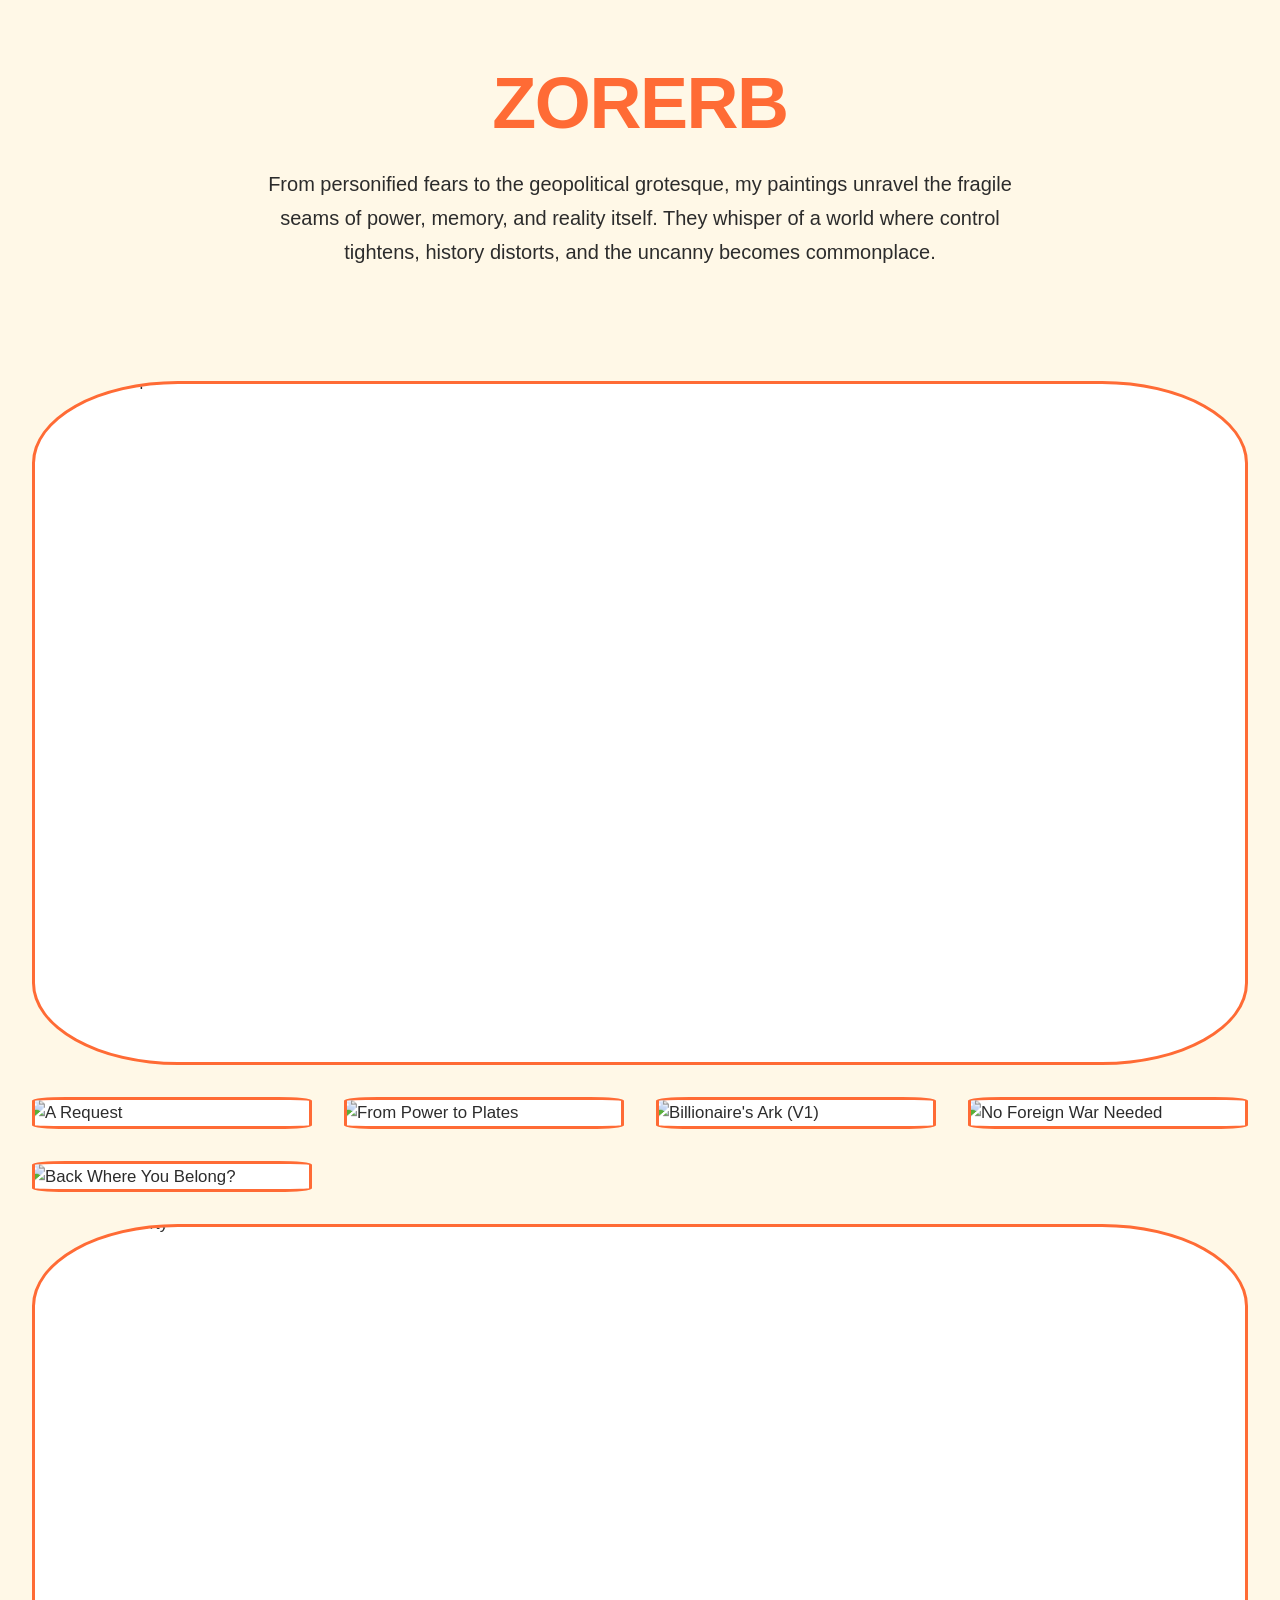
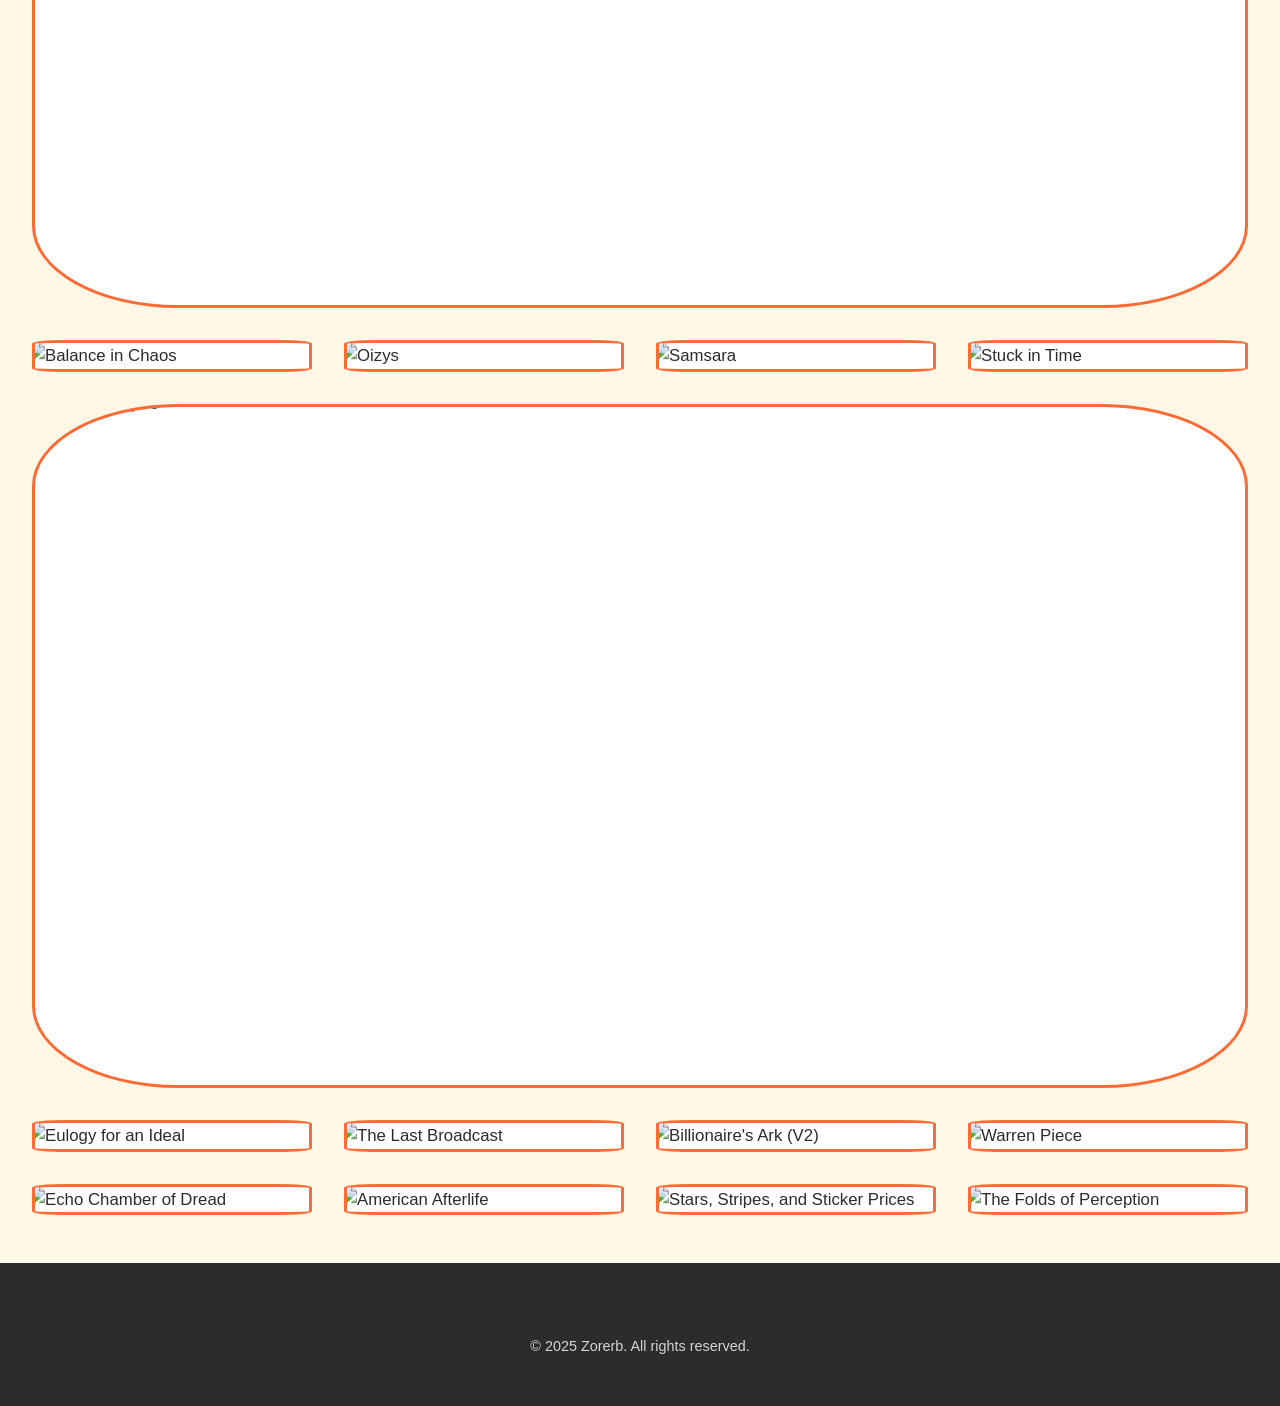
==== commit eda42f24: "Update index.html" ====
--- a/zorerb/index.html
+++ b/zorerb/index.html
@@ -369,8 +369,8 @@
     <main>
         <section class="gallery" id="gallery">
             <!-- Hero Piece 1 -->
-            <div class="gallery-item hero worry-is-worship" data-title="Worry is Worship" data-medium="Acrylic marker on paper" data-size="11&quot; x 15&quot;" data-date="January 2025" data-image="uploads/worry_is_worship.jpg">
-                <img src="uploads/worry_is_worship.jpg" alt="Worry is Worship">
+            <div class="gallery-item hero worry-is-worship" data-title="Worry is Worship" data-medium="Acrylic marker on paper" data-size="11&quot; x 15&quot;" data-date="January 2025" data-image="worry_is_worship.jpg">
+                <img src="zorerb/uploads/worry_is_worship.jpg" alt="Worry is Worship">
                 <div class="gallery-item-info">
                     <h3>Worry is Worship</h3>
                     <p>Acrylic marker on paper • 11" x 15" • January 2025</p>
@@ -379,7 +379,7 @@
 
             <!-- Grid Items -->
             <div class="gallery-item" data-title="A Request" data-medium="Oil on canvas" data-size="12&quot; x 12&quot;" data-date="March 2025" data-image="uploads/a_request.png">
-                <img src="uploads/a_request.png" alt="A Request">
+                <img src="zorerb/uploads/a_request.png" alt="A Request">
                 <div class="gallery-item-info">
                     <h3>A Request</h3>
                     <p>Oil on canvas • 12" x 12"</p>
@@ -387,7 +387,7 @@
             </div>
 
             <div class="gallery-item" data-title="From Power to Plates" data-medium="Oil on canvas" data-size="12&quot; x 12&quot;" data-date="March 2025" data-image="uploads/from_power_to_plates.jpeg">
-                <img src="uploads/from_power_to_plates.jpeg" alt="From Power to Plates">
+                <img src="zorerb/uploads/from_power_to_plates.jpeg" alt="From Power to Plates">
                 <div class="gallery-item-info">
                     <h3>From Power to Plates</h3>
                     <p>Oil on canvas • 12" x 12"</p>
@@ -395,7 +395,7 @@
             </div>
 
             <div class="gallery-item" data-title="Billionaire's Ark (V1)" data-medium="Oil on canvas" data-size="11&quot; x 14&quot;" data-date="March 2025" data-image="uploads/billionaires_ark_v1.png">
-                <img src="uploads/billionaires_ark_v1.png" alt="Billionaire's Ark (V1)">
+                <img src="zorerb/uploads/billionaires_ark_v1.png" alt="Billionaire's Ark (V1)">
                 <div class="gallery-item-info">
                     <h3>Billionaire's Ark (V1)</h3>
                     <p>Oil on canvas • 11" x 14"</p>
@@ -403,7 +403,7 @@
             </div>
 
             <div class="gallery-item" data-title="No Foreign War Needed" data-medium="Oil on canvas" data-size="11&quot; x 14&quot;" data-date="March 2025" data-image="uploads/no_foreign_war_needed.png">
-                <img src="uploads/no_foreign_war_needed.png" alt="No Foreign War Needed">
+                <img src="zorerb/uploads/no_foreign_war_needed.png" alt="No Foreign War Needed">
                 <div class="gallery-item-info">
                     <h3>No Foreign War Needed</h3>
                     <p>Oil on canvas • 11" x 14"</p>
@@ -411,7 +411,7 @@
             </div>
 
             <div class="gallery-item" data-title="Back Where You Belong?" data-medium="Oil on canvas" data-size="11&quot; x 14&quot;" data-date="March 2025" data-image="uploads/back_where_you_belong.png">
-                <img src="uploads/back_where_you_belong.png" alt="Back Where You Belong?">
+                <img src="zorerb/uploads/back_where_you_belong.png" alt="Back Where You Belong?">
                 <div class="gallery-item-info">
                     <h3>Back Where You Belong?</h3>
                     <p>Oil on canvas • 11" x 14"</p>
@@ -420,7 +420,7 @@
 
             <!-- Hero Piece 2 -->
             <div class="gallery-item hero" data-title="Last Light of Liberty" data-medium="Oil on paper" data-size="11&quot; x 15&quot;" data-date="March 2025" data-image="uploads/last_light_of_liberty.png">
-                <img src="uploads/last_light_of_liberty.png" alt="Last Light of Liberty">
+                <img src="zorerb/uploads/last_light_of_liberty.png" alt="Last Light of Liberty">
                 <div class="gallery-item-info">
                     <h3>Last Light of Liberty</h3>
                     <p>Oil on paper • 11" x 15" • March 2025</p>
@@ -429,7 +429,7 @@
 
             <!-- More Grid Items -->
             <div class="gallery-item" data-title="Balance in Chaos" data-medium="Oil on paper" data-size="11&quot; x 15&quot;" data-date="February 2025" data-image="uploads/balance_in_chaos.png">
-                <img src="uploads/balance_in_chaos.png" alt="Balance in Chaos">
+                <img src="zorerb/uploads/balance_in_chaos.png" alt="Balance in Chaos">
                 <div class="gallery-item-info">
                     <h3>Balance in Chaos</h3>
                     <p>Oil on paper • 11" x 15"</p>
@@ -437,7 +437,7 @@
             </div>
 
             <div class="gallery-item" data-title="Oizys" data-medium="Oil on canvas" data-size="5&quot; x 7&quot;" data-date="February 2025" data-image="uploads/oizys.png">
-                <img src="uploads/oizys.png" alt="Oizys">
+                <img src="zorerb/uploads/oizys.png" alt="Oizys">
                 <div class="gallery-item-info">
                     <h3>Oizys</h3>
                     <p>Oil on canvas • 5" x 7"</p>
@@ -445,7 +445,7 @@
             </div>
 
             <div class="gallery-item" data-title="Samsara" data-medium="Oil on paper" data-size="11&quot; x 15&quot;" data-date="February 2025" data-image="uploads/samsara.png">
-                <img src="uploads/samsara.png" alt="Samsara">
+                <img src="zorerb/uploads/samsara.png" alt="Samsara">
                 <div class="gallery-item-info">
                     <h3>Samsara</h3>
                     <p>Oil on paper • 11" x 15"</p>
@@ -453,7 +453,7 @@
             </div>
 
             <div class="gallery-item" data-title="Stuck in Time" data-medium="Oil on paper" data-size="11&quot; x 15&quot;" data-date="February 2025" data-image="uploads/stuck_in_time.png">
-                <img src="uploads/stuck_in_time.png" alt="Stuck in Time">
+                <img src="zorerb/uploads/stuck_in_time.png" alt="Stuck in Time">
                 <div class="gallery-item-info">
                     <h3>Stuck in Time</h3>
                     <p>Oil on paper • 11" x 15"</p>
@@ -462,7 +462,7 @@
 
             <!-- Hero Piece 3 -->
             <div class="gallery-item hero sipping-on-empire" data-title="Sipping on Empire" data-medium="Acrylic marker on canvas" data-size="24&quot; x 36&quot;" data-date="January 2025" data-image="uploads/sipping_on_empire.jpg">
-                <img src="uploads/sipping_on_empire.jpg" alt="Sipping on Empire">
+                <img src="zorerb/uploads/sipping_on_empire.jpg" alt="Sipping on Empire">
                 <div class="gallery-item-info">
                     <h3>Sipping on Empire</h3>
                     <p>Acrylic marker on canvas • 24" x 36" • January 2025</p>
@@ -471,7 +471,7 @@
 
             <!-- More Grid Items -->
             <div class="gallery-item" data-title="Eulogy for an Ideal" data-medium="Acrylic marker on paper" data-size="11&quot; x 15&quot;" data-date="January 2025" data-image="uploads/eulogy_for_an_ideal.jpg">
-                <img src="uploads/eulogy_for_an_ideal.jpg" alt="Eulogy for an Ideal">
+                <img src="zorerb/uploads/eulogy_for_an_ideal.jpg" alt="Eulogy for an Ideal">
                 <div class="gallery-item-info">
                     <h3>Eulogy for an Ideal</h3>
                     <p>Acrylic marker on paper • 11" x 15"</p>
@@ -479,7 +479,7 @@
             </div>
 
             <div class="gallery-item" data-title="The Last Broadcast" data-medium="Acrylic marker on canvas" data-size="24&quot; x 36&quot;" data-date="January 2025" data-image="uploads/the_last_broadcast.jpg">
-                <img src="uploads/the_last_broadcast.jpg" alt="The Last Broadcast">
+                <img src="zorerb/uploads/the_last_broadcast.jpg" alt="The Last Broadcast">
                 <div class="gallery-item-info">
                     <h3>The Last Broadcast</h3>
                     <p>Acrylic marker on canvas • 24" x 36"</p>
@@ -487,7 +487,7 @@
             </div>
 
             <div class="gallery-item" data-title="Billionaire's Ark (V2)" data-medium="Oil on canvas" data-size="12&quot; x 12&quot;" data-date="March 2025" data-image="uploads/billionaires_ark_v2.png">
-                <img src="uploads/billionaires_ark_v2.png" alt="Billionaire's Ark (V2)">
+                <img src="zorerb/uploads/billionaires_ark_v2.png" alt="Billionaire's Ark (V2)">
                 <div class="gallery-item-info">
                     <h3>Billionaire's Ark (V2)</h3>
                     <p>Oil on canvas • 12" x 12"</p>
@@ -495,7 +495,7 @@
             </div>
 
             <div class="gallery-item" data-title="Warren Piece" data-medium="Acrylic marker on canvas" data-image="uploads/warren_piece.png">
-                <img src="uploads/warren_piece.png" alt="Warren Piece">
+                <img src="zorerb/uploads/warren_piece.png" alt="Warren Piece">
                 <div class="gallery-item-info">
                     <h3>Warren Piece</h3>
                     <p>Acrylic marker on canvas</p>
@@ -503,7 +503,7 @@
             </div>
 
             <div class="gallery-item" data-title="Echo Chamber of Dread" data-medium="Acrylic marker on canvas" data-size="11&quot; x 14&quot;" data-date="January 2025" data-image="uploads/echo_chamber_of_dread.jpg">
-                <img src="uploads/echo_chamber_of_dread.jpg" alt="Echo Chamber of Dread">
+                <img src="zorerb/uploads/echo_chamber_of_dread.jpg" alt="Echo Chamber of Dread">
                 <div class="gallery-item-info">
                     <h3>Echo Chamber of Dread</h3>
                     <p>Acrylic marker on canvas • 11" x 14"</p>
@@ -511,7 +511,7 @@
             </div>
 
             <div class="gallery-item" data-title="American Afterlife" data-medium="Acrylic marker on canvas" data-size="24&quot; x 36&quot;" data-date="January 2025" data-image="uploads/american_afterlife.jpg">
-                <img src="uploads/american_afterlife.jpg" alt="American Afterlife">
+                <img src="zorerb/uploads/american_afterlife.jpg" alt="American Afterlife">
                 <div class="gallery-item-info">
                     <h3>American Afterlife</h3>
                     <p>Acrylic marker on canvas • 24" x 36"</p>
@@ -519,7 +519,7 @@
             </div>
 
             <div class="gallery-item" data-title="Stars, Stripes, and Sticker Prices" data-medium="Oil on canvas" data-size="12&quot; x 12&quot;" data-date="March 2025" data-image="uploads/starsstripesandsticker_prices.png">
-                <img src="uploads/starsstripesandsticker_prices.png" alt="Stars, Stripes, and Sticker Prices">
+                <img src="zorerb/uploads/starsstripesandsticker_prices.png" alt="Stars, Stripes, and Sticker Prices">
                 <div class="gallery-item-info">
                     <h3>Stars, Stripes, and Sticker Prices</h3>
                     <p>Oil on canvas • 12" x 12"</p>
@@ -527,7 +527,7 @@
             </div>
 
             <div class="gallery-item" data-title="The Folds of Perception" data-medium="Acrylic on canvas" data-image="uploads/the_folds_of_perception.png">
-                <img src="uploads/the_folds_of_perception.png" alt="The Folds of Perception">
+                <img src="zorerb/uploads/the_folds_of_perception.png" alt="The Folds of Perception">
                 <div class="gallery-item-info">
                     <h3>The Folds of Perception</h3>
                     <p>Acrylic on canvas</p>
@@ -616,4 +616,4 @@
         });
     </script>
 </body>
-</html>+</html>
